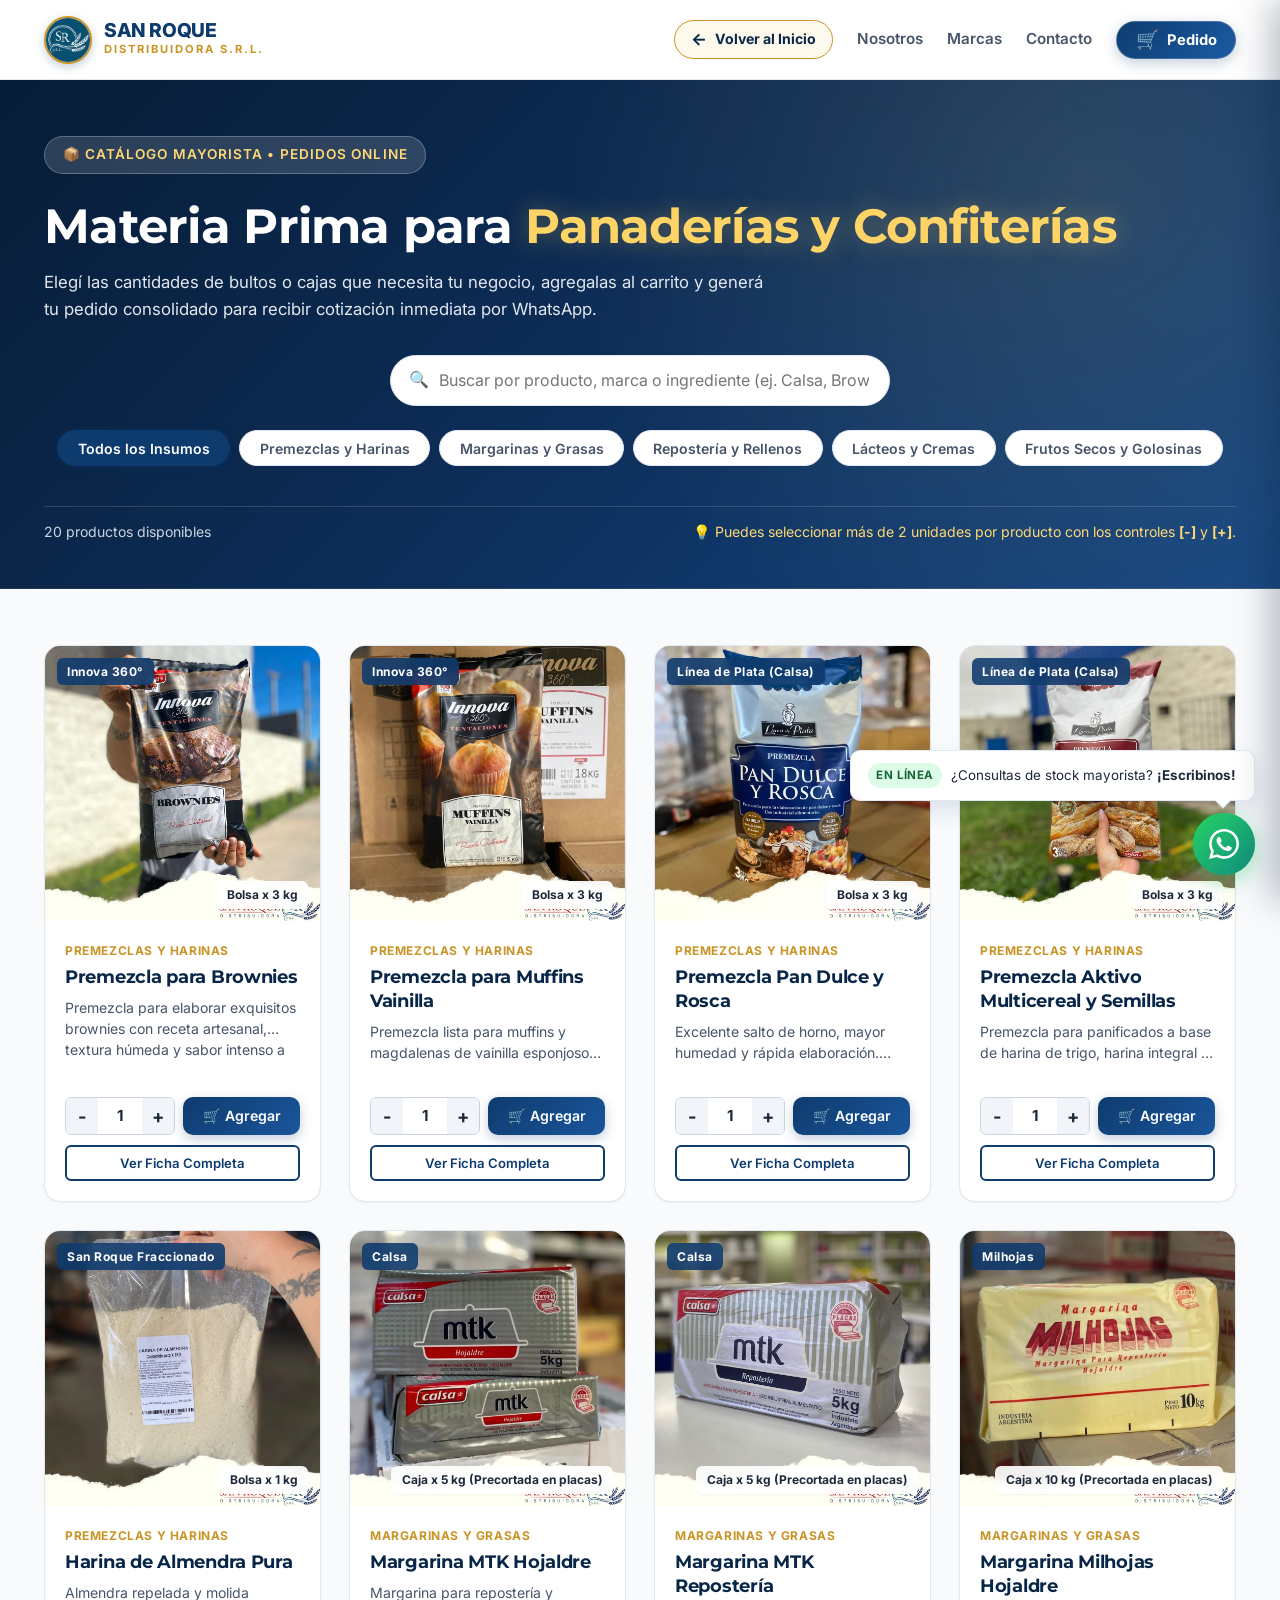
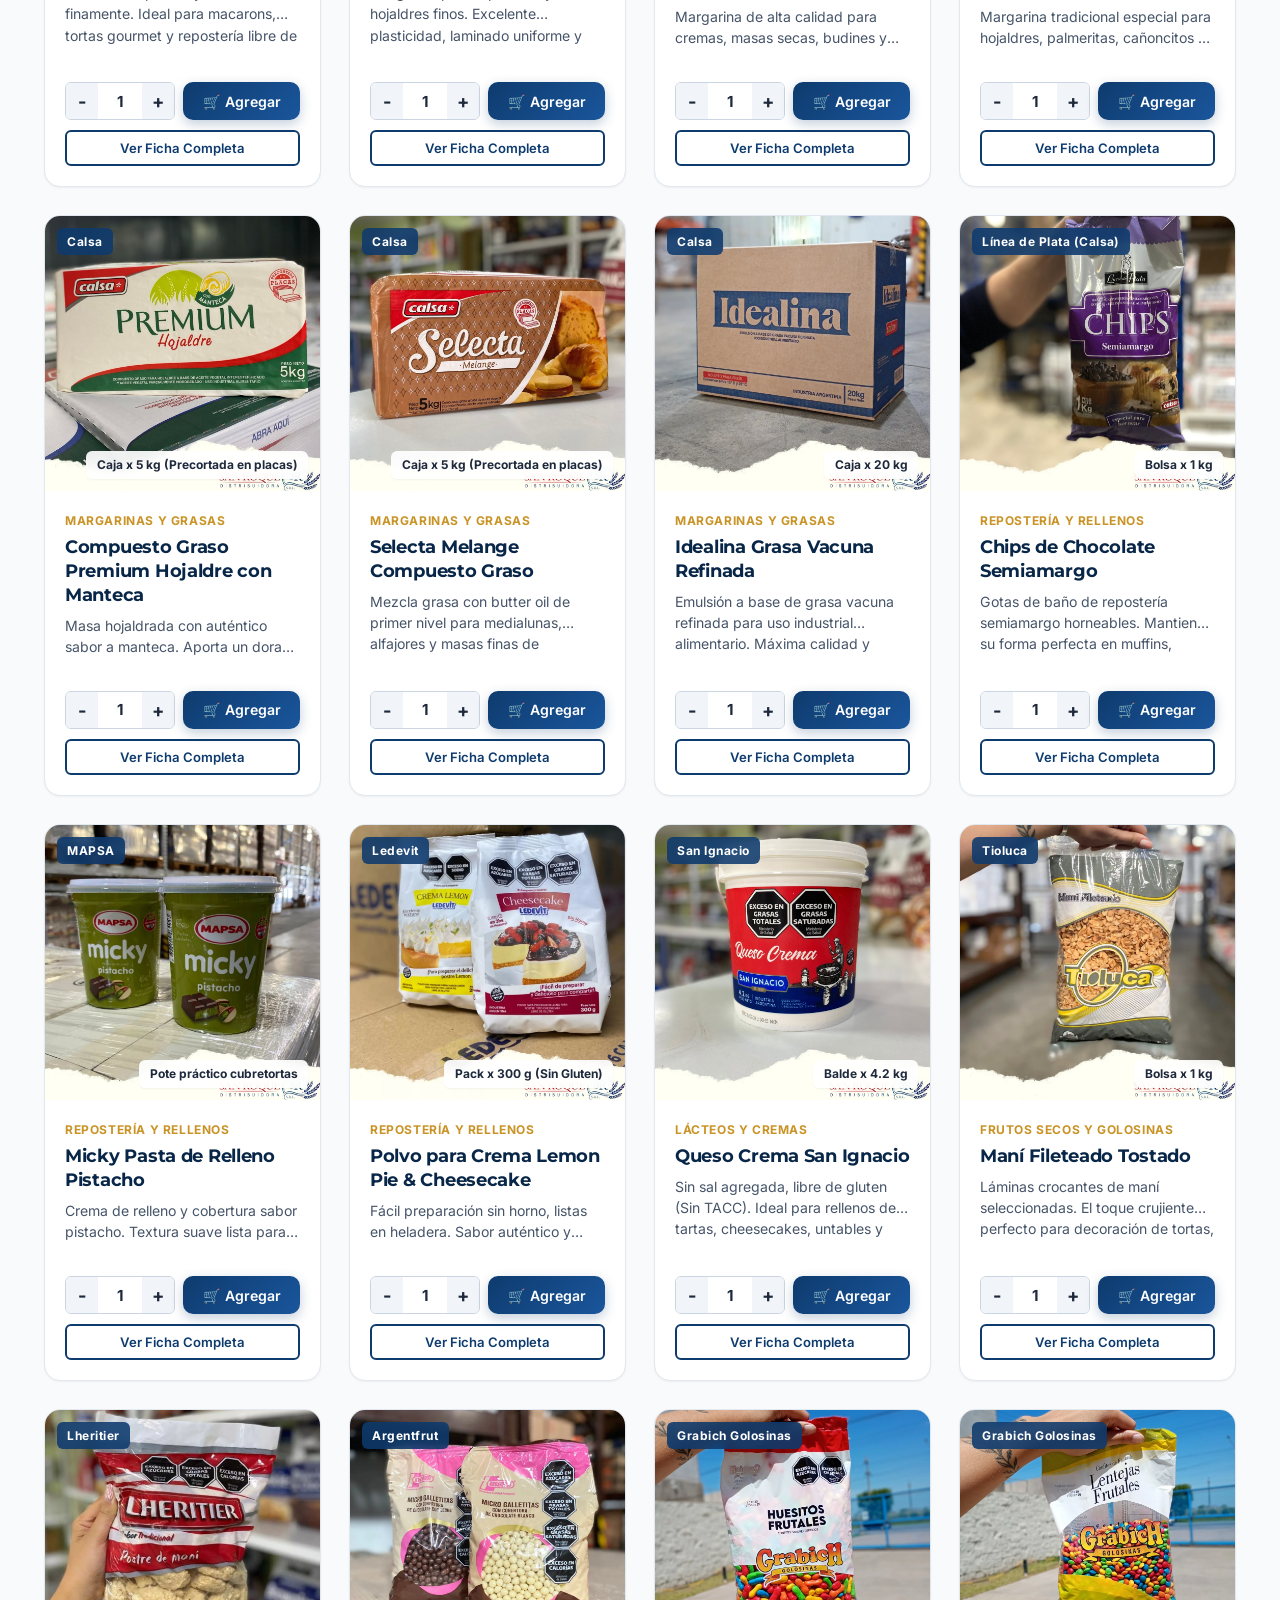
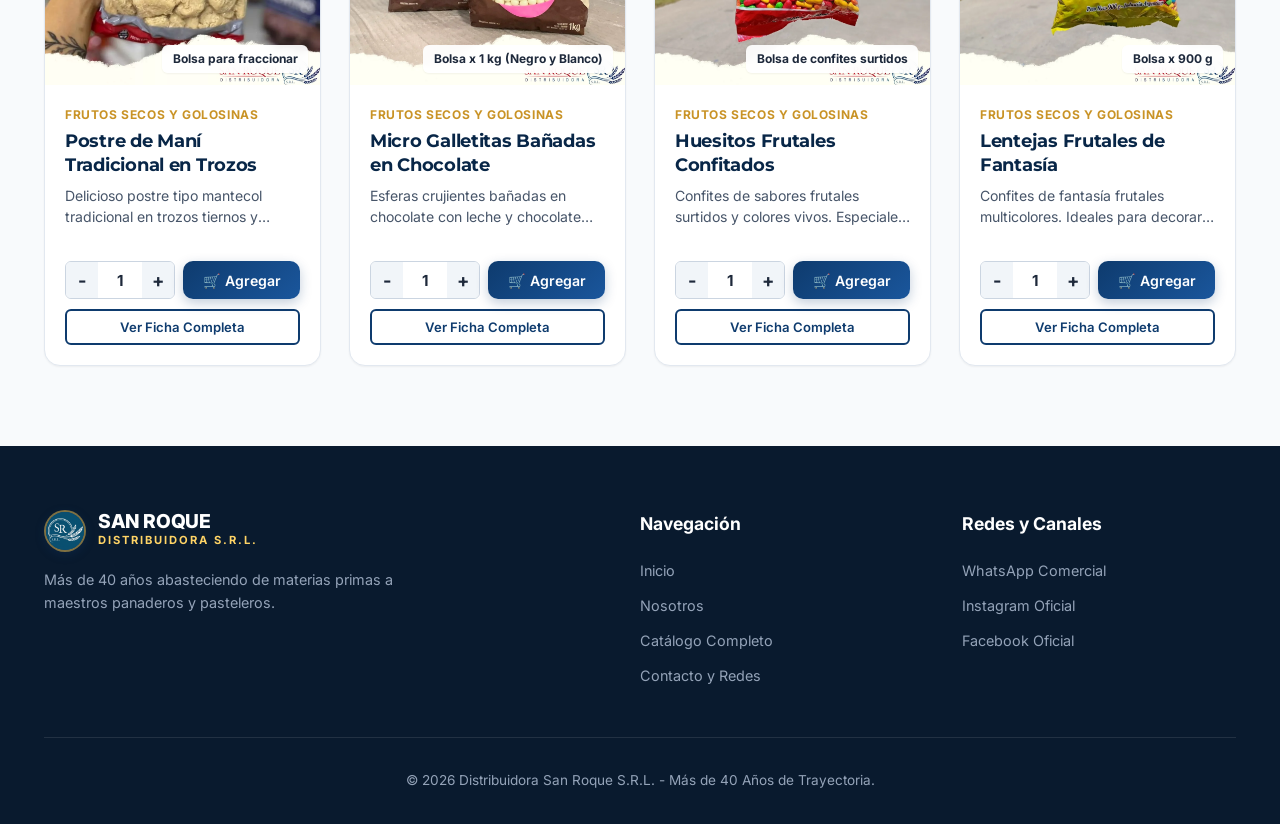
==== catalogo.html @ 1fc4676a "update" ====
<!DOCTYPE html>
<html lang="es">
<head>
  <meta charset="UTF-8">
  <meta name="viewport" content="width=device-width, initial-scale=1.0">
  <title>Catálogo Mayorista | Materia Prima para Panaderías y Confiterías | San Roque</title>
  <meta name="description" content="Catálogo completo de materias primas para panaderías y repostería. Agrega productos al carrito y haz tu pedido mayorista consolidado directamente por WhatsApp.">
  
  <!-- Google Fonts: Montserrat + Outfit + Inter -->
  <link rel="preconnect" href="https://fonts.googleapis.com">
  <link rel="preconnect" href="https://fonts.gstatic.com" crossorigin>
  <link href="https://fonts.googleapis.com/css2?family=Inter:wght@400;500;600;700&family=Montserrat:wght@600;700;800&family=Outfit:wght@600;700;800&display=swap" rel="stylesheet">
  
  <!-- Estilos CSS -->
  <link rel="stylesheet" href="css/style.css">
</head>
<body class="page-catalogo">

  <!-- Header Específico de Catálogo -->
  <header class="site-header site-header-catalogo">
    <div class="container header-container">
      <a href="index.html" class="brand-logo" aria-label="Distribuidora San Roque Volver al Inicio">
        <img src="imagenes de pagina/logo.jpg" alt="Distribuidora San Roque Logo" class="logo-img">
        <div class="logo-text">
          <span class="logo-title">SAN ROQUE</span>
          <span class="logo-subtitle">DISTRIBUIDORA S.R.L.</span>
        </div>
      </a>

      <!-- Acciones de Navegación del Catálogo -->
      <div class="catalogo-header-actions">
        <a href="index.html" class="btn-back-home" aria-label="Volver al Inicio">
          <span class="back-icon" aria-hidden="true">←</span>
          <span class="back-text-full">Volver al Inicio</span>
          <span class="back-text-short">Inicio</span>
        </a>

        <nav class="catalogo-nav-desktop" aria-label="Navegación secundaria">
          <a href="index.html#nosotros" class="nav-link">Nosotros</a>
          <a href="index.html#marcas" class="nav-link">Marcas</a>
          <a href="index.html#contacto" class="nav-link">Contacto</a>
        </nav>

        <!-- Botón de Carrito con Contador Dinámico -->
        <button class="btn-cart-toggle open-cart-btn" id="header-cart-btn" aria-label="Ver Carrito de Compras">
          <span class="cart-btn-icon">🛒</span>
          <span class="cart-btn-label">Pedido</span>
          <span class="cart-badge cart-badge-hidden" id="header-cart-badge">0</span>
        </button>
      </div>
    </div>
  </header>

  <!-- Main Catálogo Screen -->
  <main class="catalogo-main-content">
    <!-- Banner de Cabecera con Degradado Corporativo -->
    <section class="catalogo-hero">
      <div class="container">
        <div class="catalogo-hero-content">
          <div class="hero-pill">
            <span>📦 Catálogo Mayorista • Pedidos Online</span>
          </div>
          <h1 class="catalogo-hero-title">
            Materia Prima para <span>Panaderías y Confiterías</span>
          </h1>
          <p class="catalogo-hero-desc">
            Elegí las cantidades de bultos o cajas que necesita tu negocio, agregalas al carrito y generá tu pedido consolidado para recibir cotización inmediata por WhatsApp.
          </p>

          <!-- Barra de Búsqueda y Filtros -->
          <div class="catalog-controls catalogo-page-controls">
            <!-- Buscador -->
            <div class="search-box">
              <span class="search-icon">🔍</span>
              <input type="text" id="product-search" placeholder="Buscar por producto, marca o ingrediente (ej. Calsa, Brownies, Margarina)..." aria-label="Buscar producto">
            </div>

            <!-- Filtros de categoría -->
            <div class="filter-pills" role="tablist">
              <button class="filter-btn active" data-category="all">Todos los Insumos</button>
              <button class="filter-btn" data-category="premezclas">Premezclas y Harinas</button>
              <button class="filter-btn" data-category="margarinas">Margarinas y Grasas</button>
              <button class="filter-btn" data-category="reposteria">Repostería y Rellenos</button>
              <button class="filter-btn" data-category="lacteos">Lácteos y Cremas</button>
              <button class="filter-btn" data-category="golosinas">Frutos Secos y Golosinas</button>
            </div>

            <!-- Contador de disponibilidad -->
            <div class="catalogo-status-bar">
              <span id="total-products-count">Cargando insumos...</span>
              <span class="status-tip">💡 Puedes seleccionar más de 2 unidades por producto con los controles <strong>[-]</strong> y <strong>[+]</strong>.</span>
            </div>
          </div>
        </div>
      </div>
    </section>

    <!-- Grilla de Productos -->
    <section class="catalogo-products-section">
      <div class="container">
        <div class="products-grid" id="products-grid">
          <!-- Inyectado dinámicamente con catalogo.js -->
        </div>
      </div>
    </section>
  </main>

  <!-- Panel Lateral Desplegable: Carrito de Compras (Drawer) -->
  <div class="cart-overlay" id="cart-overlay"></div>
  
  <aside class="cart-drawer" id="cart-drawer" aria-label="Carrito de Pedidos" aria-hidden="true">
    <div class="cart-drawer-header">
      <div class="cart-header-title-box">
        <h3>🛒 Tu Pedido de Insumos</h3>
        <span class="cart-total-badge" id="cart-total-qty">0 bultos</span>
      </div>
      <button class="close-cart-btn" id="close-cart-btn" aria-label="Cerrar Carrito">✕</button>
    </div>

    <div class="cart-drawer-body">
      <!-- Estado cuando el carrito está vacío -->
      <div class="cart-drawer-empty" id="cart-drawer-empty">
        <div class="cart-empty-icon">🧺</div>
        <h4>Tu carrito de pedidos está vacío</h4>
        <p>Explora nuestras líneas de productos, selecciona las cantidades que necesitas y agrégalas aquí para armar tu pedido.</p>
      </div>

      <!-- Lista dinámica de productos agregados -->
      <div class="cart-items-list" id="cart-items-list">
        <!-- Renderizado dinámicamente con catalogo.js -->
      </div>
    </div>

    <!-- Pie del Carrito con Formulario de Datos y Botón de WhatsApp -->
    <div class="cart-drawer-footer" id="cart-drawer-footer" style="display: none;">
      <div class="cart-customer-info">
        <label class="cart-input-label" for="customer-name">Nombre o Razón Social</label>
        <input type="text" id="customer-name" class="cart-input" placeholder="Ej: Panadería La Espiga">
        
        <label class="cart-input-label" for="customer-notes" style="margin-top: 0.5rem;">Localidad o indicación (opcional)</label>
        <input type="text" id="customer-notes" class="cart-input" placeholder="Ej: Ramos Mejía, entregar por la mañana">
      </div>

      <button type="button" class="btn btn-whatsapp-order" id="btn-send-whatsapp-order">
        <span class="btn-wa-icon">📲</span>
        <span>Hacer Pedido por WhatsApp</span>
      </button>

      <div class="cart-footer-actions">
        <button type="button" class="btn-clear-cart" id="btn-clear-cart">
          Vaciar pedido
        </button>
      </div>
    </div>
  </aside>

  <!-- Botón Flotante de Carrito en Móviles / Tablets -->
  <button class="floating-cart-btn open-cart-btn" id="floating-cart-btn" aria-label="Ver pedido en carrito">
    <span class="floating-cart-icon">🛒</span>
    <span class="cart-badge floating-cart-badge cart-badge-hidden">0</span>
  </button>

  <!-- Botón Flotante de WhatsApp -->
  <div class="floating-whatsapp-wrapper" id="whatsapp-wrapper">
    <div class="whatsapp-tooltip" id="whatsapp-tooltip">
      <span class="tooltip-badge">En línea</span>
      <p>¿Consultas de stock mayorista? <strong>¡Escribinos!</strong></p>
    </div>
    <a href="https://wa.me/5491112345678?text=Hola%20Distribuidora%20San%20Roque%2C%20quisiera%20hacer%20una%20consulta%20mayorista" target="_blank" rel="noopener noreferrer" class="floating-whatsapp" aria-label="Contactar por WhatsApp">
      <span class="pulse-ring"></span>
      <span class="pulse-ring pulse-ring-delay"></span>
      <svg width="30" height="30" fill="currentColor" viewBox="0 0 24 24"><path d="M.057 24l1.687-6.163c-1.041-1.804-1.588-3.849-1.587-5.946.003-6.556 5.338-11.891 11.893-11.891 3.181.001 6.167 1.24 8.413 3.488 2.245 2.248 3.481 5.236 3.48 8.414-.003 6.557-5.338 11.892-11.893 11.892-1.99-.001-3.951-.5-5.688-1.448l-6.305 1.654zm6.597-3.807c1.676.995 3.276 1.591 5.392 1.592 5.448 0 9.886-4.434 9.889-9.885.002-5.462-4.415-9.89-9.881-9.892-5.452 0-9.887 4.434-9.889 9.884-.001 2.225.651 3.891 1.746 5.634l-.999 3.648 3.742-.981zm11.387-5.464c-.074-.124-.272-.198-.57-.347-.297-.149-1.758-.868-2.031-.967-.272-.099-.47-.149-.669.149-.198.297-.768.967-.941 1.165-.173.198-.347.223-.644.074-.297-.149-1.255-.462-2.39-1.475-.883-.788-1.48-1.761-1.653-2.059-.173-.297-.018-.458.13-.606.134-.133.297-.347.446-.521.151-.172.2-.296.3-.495.099-.198.05-.372-.025-.521-.075-.148-.669-1.611-.916-2.206-.242-.579-.487-.501-.669-.51l-.57-.01c-.198 0-.52.074-.792.372s-1.04 1.016-1.04 2.479 1.065 2.876 1.213 3.074c.149.198 2.095 3.2 5.076 4.487.709.306 1.263.489 1.694.626.712.226 1.36.194 1.872.118.571-.085 1.758-.719 2.006-1.413.248-.695.248-1.29.173-1.414z"/></svg>
    </a>
  </div>

  <!-- Modal Detalle de Producto con Selector de Cantidad -->
  <div class="modal-overlay" id="product-modal" aria-hidden="true">
    <div class="modal-content" role="dialog" aria-modal="true">
      <button class="modal-close-btn" id="modal-close-btn" aria-label="Cerrar modal">&times;</button>
      <div class="modal-grid">
        <div class="modal-image-wrapper">
          <img id="modal-image" src="" alt="Producto">
        </div>
        <div class="modal-details">
          <span class="modal-brand" id="modal-brand">Marca</span>
          <h3 class="modal-title" id="modal-title">Título del Producto</h3>
          
          <div class="modal-meta-box">
            <div class="modal-meta-row">
              <strong>Categoría:</strong>
              <span id="modal-category">-</span>
            </div>
            <div class="modal-meta-row" style="margin-top: 0.35rem;">
              <strong>Presentación:</strong>
              <span id="modal-presentation">-</span>
            </div>
          </div>

          <p class="modal-desc" id="modal-description"></p>

          <!-- Cantidad y Agregar al Carrito dentro del Modal -->
          <div class="modal-order-box">
            <label style="font-size: 0.88rem; font-weight: 600; color: var(--text-primary); margin-bottom: 0.4rem; display: block;">
              Cantidad de bultos a solicitar:
            </label>
            <div style="display: flex; gap: 0.75rem; align-items: center; margin-bottom: 0.85rem;">
              <div class="qty-selector" style="flex: 0 0 130px;">
                <button type="button" class="qty-btn" id="modal-qty-minus">-</button>
                <input type="number" class="qty-input" id="modal-qty-input" value="1" min="1" max="999">
                <button type="button" class="qty-btn" id="modal-qty-plus">+</button>
              </div>
              <button class="btn btn-primary" id="modal-add-to-cart-btn" style="flex: 1;">
                🛒 Agregar al Carrito
              </button>
            </div>
          </div>

          <div style="margin-top: 0.5rem;">
            <a href="#" id="modal-whatsapp-btn" target="_blank" rel="noopener noreferrer" class="btn btn-whatsapp" style="width: 100%;">
              Consultar por este producto en WhatsApp
            </a>
          </div>
        </div>
      </div>
    </div>
  </div>

  <!-- Footer -->
  <footer class="site-footer">
    <div class="container">
      <div class="footer-grid">
        <div class="footer-brand">
          <div class="brand-logo" style="margin-bottom: 1rem;">
            <img src="imagenes de pagina/logo.jpg" alt="Distribuidora San Roque Logo" class="logo-img logo-img-footer">
            <div class="logo-text">
              <span class="logo-title" style="color: #fff;">SAN ROQUE</span>
              <span class="logo-subtitle" style="color: #ffd466;">DISTRIBUIDORA S.R.L.</span>
            </div>
          </div>
          <p>
            Más de 40 años abasteciendo de materias primas a maestros panaderos y pasteleros.
          </p>
        </div>
        <div class="footer-col">
          <h5>Navegación</h5>
          <ul class="footer-links">
            <li><a href="index.html#inicio">Inicio</a></li>
            <li><a href="index.html#nosotros">Nosotros</a></li>
            <li><a href="catalogo.html">Catálogo Completo</a></li>
            <li><a href="index.html#contacto">Contacto y Redes</a></li>
          </ul>
        </div>
        <div class="footer-col">
          <h5>Redes y Canales</h5>
          <ul class="footer-links">
            <li><a href="https://wa.me/5491112345678" target="_blank" rel="noopener noreferrer">WhatsApp Comercial</a></li>
            <li><a href="https://www.instagram.com/distribuidorasanroquesrl/" target="_blank" rel="noopener noreferrer">Instagram Oficial</a></li>
            <li><a href="https://www.facebook.com/DISTSANROQUESRL/?locale=es_LA" target="_blank" rel="noopener noreferrer">Facebook Oficial</a></li>
          </ul>
        </div>
      </div>
      <div class="footer-bottom">
        <p>&copy; 2026 Distribuidora San Roque S.R.L. - Más de 40 Años de Trayectoria.</p>
      </div>
    </div>
  </footer>

  <!-- Barra de Navegación Inferior Móvil para Catálogo -->
  <nav class="mobile-bottom-nav" id="mobile-bottom-nav" aria-label="Navegación Móvil">
    <a href="index.html" class="mobile-nav-item">
      <span class="mobile-nav-icon">🏠</span>
      <span class="mobile-nav-label">Inicio</span>
    </a>
    <a href="catalogo.html" class="mobile-nav-item active">
      <span class="mobile-nav-icon">📦</span>
      <span class="mobile-nav-label">Catálogo</span>
    </a>
    <a href="javascript:void(0)" class="mobile-nav-item open-cart-btn">
      <span class="mobile-nav-icon">🛒</span>
      <span class="mobile-nav-label">Mi Pedido</span>
    </a>
    <a href="index.html#contacto" class="mobile-nav-item">
      <span class="mobile-nav-icon">📍</span>
      <span class="mobile-nav-label">Contacto</span>
    </a>
    <a href="https://wa.me/5491112345678?text=Hola%20Distribuidora%20San%20Roque%2C%20quisiera%20hacer%20un%20pedido" target="_blank" rel="noopener noreferrer" class="mobile-nav-item mobile-nav-wa">
      <span class="mobile-nav-icon">💬</span>
      <span class="mobile-nav-label">Pedir</span>
    </a>
  </nav>

  <!-- Contenedor para Notificaciones Toast Dinámicas -->
  <div class="toast-container" id="toast-container" aria-live="polite"></div>

  <!-- Scripts -->
  <script src="js/products-data.js"></script>
  <script src="js/cart.js"></script>
  <script src="js/catalogo.js"></script>
</body>
</html>
---- css/style.css ----
/* ==========================================================================
   Distribuidora San Roque S.R.L. - Estilos Globales y Sistema de Diseño
   ========================================================================== */

:root {
  /* Paleta Corporativa - Artisanal Supply Framework (Stitch) */
  --color-primary: #0e3b6e;
  --color-primary-dark: #082647;
  --color-primary-light: #1a569c;
  --color-secondary: #c99326;
  --color-secondary-hover: #b07d1a;
  --color-secondary-light: #e5b04b;
  --color-secondary-subtle: #fef9ed;
  --color-accent: #25d366;
  /* WhatsApp */
  --color-accent-hover: #1eb954;

  /* Neutros y Superficies */
  --bg-main: #f8fafc;
  --bg-surface: #ffffff;
  --bg-surface-alt: #f1f5f9;
  --bg-dark: #091a2e;
  --text-primary: #1e293b;
  --text-secondary: #475569;
  --text-muted: #64748b;
  --text-light: #f8fafc;
  --border-color: #e2e8f0;
  --border-focus: #94a3b8;

  /* Sombras y Elevaciones Industriales Tonal */
  --shadow-sm: 0 1px 2px 0 rgb(0 0 0 / 0.05);
  --shadow-md: 0 4px 12px rgba(14, 59, 110, 0.08);
  --shadow-lg: 0 10px 20px -3px rgba(14, 59, 110, 0.12);
  --shadow-xl: 0 20px 30px -5px rgba(14, 59, 110, 0.16);
  --shadow-glow: 0 0 20px rgba(201, 147, 38, 0.35);

  /* Bordes */
  --radius-sm: 6px;
  --radius-md: 10px;
  --radius-lg: 16px;
  --radius-full: 9999px;

  /* Transiciones y Curvas de Animación Suaves y Pausadas (Stitch Artisanal) */
  --transition-fast: 0.35s cubic-bezier(0.16, 1, 0.3, 1);
  --transition-normal: 0.65s cubic-bezier(0.16, 1, 0.3, 1);
  --transition-spring: 0.95s cubic-bezier(0.34, 1.56, 0.64, 1);
  --transition-slow: 1.4s cubic-bezier(0.16, 1, 0.3, 1);

  /* Layout */
  --max-width: 1240px;
  --header-height: 80px;
}

/* Reset básico */
*,
*::before,
*::after {
  box-sizing: border-box;
  margin: 0;
  padding: 0;
}

html {
  scroll-behavior: smooth;
  font-family: 'Inter', system-ui, -apple-system, sans-serif;
  color: var(--text-primary);
  background-color: var(--bg-main);
  line-height: 1.6;
}

body {
  overflow-x: hidden;
  display: flex;
  flex-direction: column;
  min-height: 100vh;
}

img {
  max-width: 100%;
  height: auto;
  display: block;
}

a {
  color: inherit;
  text-decoration: none;
}

button,
input,
textarea,
select {
  font-family: inherit;
  font-size: inherit;
}

.container {
  width: 100%;
  max-width: var(--max-width);
  margin-left: auto;
  margin-right: auto;
  padding-left: 1.5rem;
  padding-right: 1.5rem;
}

/* Tipografía de títulos - Stitch Artisanal Supply Framework */
h1,
h2,
h3,
h4,
.font-heading {
  font-family: 'Montserrat', 'Outfit', sans-serif;
  font-weight: 700;
  line-height: 1.25;
  color: var(--color-primary-dark);
  letter-spacing: -0.015em;
}

/* ==========================================================================
   Header y Barra de Navegación
   ========================================================================== */
.site-header {
  position: sticky;
  top: 0;
  left: 0;
  right: 0;
  height: var(--header-height);
  background: rgba(255, 255, 255, 0.94);
  backdrop-filter: blur(12px);
  -webkit-backdrop-filter: blur(12px);
  border-bottom: 1px solid var(--border-color);
  z-index: 1000;
  transition: box-shadow var(--transition-normal);
}

.site-header.scrolled {
  box-shadow: var(--shadow-md);
}

.header-container {
  display: flex;
  align-items: center;
  justify-content: space-between;
  height: 100%;
}

.brand-logo {
  display: flex;
  align-items: center;
  gap: 0.75rem;
}

.logo-badge {
  width: 46px;
  height: 46px;
  border-radius: 50%;
  background: linear-gradient(135deg, var(--color-primary), var(--color-primary-dark));
  color: #fff;
  display: flex;
  align-items: center;
  justify-content: center;
  font-family: 'Outfit', sans-serif;
  font-weight: 800;
  font-size: 1.25rem;
  box-shadow: 0 3px 8px rgba(14, 59, 110, 0.35);
  border: 2px solid var(--color-secondary);
}

.logo-img {
  width: 48px;
  height: 48px;
  border-radius: 50%;
  object-fit: cover;
  box-shadow: 0 3px 10px rgba(14, 59, 110, 0.25);
  border: 2px solid var(--color-secondary);
  transition: transform 0.45s ease, box-shadow 0.45s ease;
  flex-shrink: 0;
  background-color: #0e3b6e;
}

.brand-logo:hover .logo-img {
  transform: scale(1.06) rotate(-2deg);
  box-shadow: 0 6px 16px rgba(14, 59, 110, 0.35);
}

.logo-img-footer {
  width: 42px;
  height: 42px;
  border-color: rgba(201, 147, 38, 0.6);
}

.logo-text {
  display: flex;
  flex-direction: column;
}

.logo-title {
  font-size: 1.2rem;
  font-weight: 800;
  letter-spacing: -0.02em;
  color: var(--color-primary);
  line-height: 1.1;
}

.logo-subtitle {
  font-size: 0.7rem;
  text-transform: uppercase;
  letter-spacing: 0.18em;
  color: var(--color-secondary);
  font-weight: 700;
}

.nav-menu {
  display: flex;
  align-items: center;
  gap: 1.75rem;
  list-style: none;
}

.nav-link {
  font-size: 0.95rem;
  font-weight: 600;
  color: var(--text-secondary);
  transition: color var(--transition-fast);
  position: relative;
  padding: 0.5rem 0;
}

.nav-link:hover,
.nav-link.active {
  color: var(--color-primary);
}

.nav-link::after {
  content: '';
  position: absolute;
  bottom: 0;
  left: 0;
  width: 0;
  height: 2px;
  background-color: var(--color-secondary);
  transition: width var(--transition-fast);
}

.nav-link:hover::after,
.nav-link.active::after {
  width: 100%;
}

.header-cta {
  display: flex;
  align-items: center;
  gap: 0.75rem;
}

.mobile-menu-toggle {
  display: none;
  background: transparent;
  border: none;
  font-size: 1.5rem;
  color: var(--color-primary);
  cursor: pointer;
  padding: 0.5rem;
}

/* ==========================================================================
   Botones Globales
   ========================================================================== */
.btn {
  display: inline-flex;
  align-items: center;
  justify-content: center;
  gap: 0.5rem;
  padding: 0.75rem 1.5rem;
  border-radius: var(--radius-md);
  font-weight: 600;
  font-size: 0.95rem;
  cursor: pointer;
  border: none;
  transition: all var(--transition-fast);
  text-align: center;
}

.btn-primary {
  background: linear-gradient(135deg, var(--color-primary), var(--color-primary-light));
  color: #ffffff;
  box-shadow: 0 4px 12px rgba(14, 59, 110, 0.25);
}

.btn-primary:hover {
  background: linear-gradient(135deg, var(--color-primary-dark), var(--color-primary));
  box-shadow: 0 6px 16px rgba(14, 59, 110, 0.35);
  transform: translateY(-2px);
}

.btn-secondary {
  background: var(--color-secondary);
  color: #fff;
  box-shadow: 0 4px 12px rgba(201, 147, 38, 0.25);
}

.btn-secondary:hover {
  background: var(--color-secondary-hover);
  transform: translateY(-2px);
}

.btn-outline {
  background: transparent;
  border: 2px solid var(--color-primary);
  color: var(--color-primary);
}

.btn-outline:hover {
  background: var(--color-primary);
  color: #ffffff;
}

.btn-whatsapp {
  background-color: var(--color-accent);
  color: #ffffff;
  box-shadow: 0 4px 12px rgba(37, 211, 102, 0.3);
}

.btn-whatsapp:hover {
  background-color: var(--color-accent-hover);
  transform: translateY(-2px);
}

.btn-sm {
  padding: 0.5rem 1rem;
  font-size: 0.85rem;
  border-radius: var(--radius-sm);
}

/* ==========================================================================
   Hero Section
   ========================================================================== */
/* Grain overlay texture (Stitch Artisanal Supply Framework) */
.grain-overlay {
  position: absolute;
  top: 0;
  left: 0;
  width: 100%;
  height: 100%;
  pointer-events: none;
  background-image: url('data:image/svg+xml,%3Csvg viewBox="0 0 200 200" xmlns="http://www.w3.org/2000/svg"%3E%3Cfilter id="noiseFilter"%3E%3CfeTurbulence type="fractalNoise" baseFrequency="0.65" numOctaves="3" stitchTiles="stitch"/%3E%3C/filter%3E%3Crect width="100%25" height="100%25" filter="url(%23noiseFilter)"/%3E%3C/svg%3E');
  opacity: 0.04;
  z-index: 1;
}

.hero {
  position: relative;
  min-height: calc(100vh - var(--header-height));
  display: flex;
  align-items: center;
  background: linear-gradient(135deg, rgba(8, 38, 71, 0.92) 0%, rgba(14, 59, 110, 0.85) 100%),
    url('../imagenes de pagina/imagen de local.jpg') center/cover no-repeat;
  color: #ffffff;
  padding: 5rem 0;
  overflow: hidden;
}

.hero-content {
  max-width: 780px;
  position: relative;
  z-index: 2;
}

.hero-pill {
  display: inline-flex;
  align-items: center;
  gap: 0.5rem;
  background: rgba(255, 255, 255, 0.15);
  backdrop-filter: blur(8px);
  border: 1px solid rgba(255, 255, 255, 0.25);
  padding: 0.45rem 1.1rem;
  border-radius: var(--radius-full);
  font-size: 0.85rem;
  font-weight: 600;
  text-transform: uppercase;
  letter-spacing: 0.08em;
  color: #ffd875;
  margin-bottom: 1.5rem;
  animation: heroSlideUp 1.4s cubic-bezier(0.16, 1, 0.3, 1) backwards, pillGlow 5.5s ease-in-out infinite 1.4s;
}

.hero-title {
  font-size: clamp(2.3rem, 5vw, 3.8rem);
  color: #ffffff;
  margin-bottom: 1.25rem;
  line-height: 1.15;
  animation: heroSlideUp 1.4s cubic-bezier(0.16, 1, 0.3, 1) 0.25s backwards;
}

.hero-title span {
  color: #ffd466;
  text-shadow: 0 0 30px rgba(255, 212, 102, 0.4);
}

.hero-desc {
  font-size: clamp(1.05rem, 2vw, 1.25rem);
  color: #e2e8f0;
  margin-bottom: 2.25rem;
  line-height: 1.6;
  animation: heroSlideUp 1.4s cubic-bezier(0.16, 1, 0.3, 1) 0.5s backwards;
}

.hero-buttons {
  display: flex;
  flex-wrap: wrap;
  gap: 1rem;
  margin-bottom: 3.5rem;
  animation: heroSlideUp 1.4s cubic-bezier(0.16, 1, 0.3, 1) 0.75s backwards;
}

.hero-features {
  display: grid;
  grid-template-columns: repeat(auto-fit, minmax(180px, 1fr));
  gap: 1.5rem;
  border-top: 1px solid rgba(255, 255, 255, 0.2);
  padding-top: 2rem;
  animation: heroSlideUp 1.4s cubic-bezier(0.16, 1, 0.3, 1) 1s backwards;
}

.hero-feature-item {
  display: flex;
  flex-direction: column;
}

.hero-feature-num {
  font-family: 'Outfit', sans-serif;
  font-size: 1.8rem;
  font-weight: 800;
  color: #ffd466;
  transition: transform var(--transition-fast);
}

.hero-feature-item:hover .hero-feature-num {
  transform: scale(1.08);
}

.hero-feature-text {
  font-size: 0.9rem;
  color: #cbd5e1;
}

/* ==========================================================================
   Secciones Generales
   ========================================================================== */
section {
  padding: 5rem 0;
}

.section-header {
  text-align: center;
  max-width: 680px;
  margin: 0 auto 3.5rem;
}

.section-pill {
  display: inline-block;
  color: var(--color-secondary);
  font-size: 0.85rem;
  font-weight: 700;
  text-transform: uppercase;
  letter-spacing: 0.15em;
  margin-bottom: 0.75rem;
}

.section-title {
  font-size: clamp(1.8rem, 3.5vw, 2.6rem);
  margin-bottom: 1rem;
}

.section-subtitle {
  color: var(--text-secondary);
  font-size: 1.05rem;
}

/* ==========================================================================
   Sección Nosotros (Con Degradado Cálido Artesanal)
   ========================================================================== */
.about-section {
  background: linear-gradient(180deg, #fdfbf7 0%, #f6efe2 50%, #fcfaf5 100%);
  position: relative;
  border-bottom: 1px solid rgba(201, 147, 38, 0.18);
}

.about-grid {
  display: grid;
  grid-template-columns: 1fr 1fr;
  gap: 3.5rem;
  align-items: center;
}

.about-images-wrapper {
  position: relative;
}

.about-img-main {
  width: 100%;
  border-radius: var(--radius-lg);
  box-shadow: var(--shadow-xl);
  object-fit: cover;
  aspect-ratio: 4/3;
}

.about-floating-card {
  position: absolute;
  bottom: -25px;
  right: -25px;
  background: var(--bg-surface);
  padding: 1.5rem;
  border-radius: var(--radius-md);
  box-shadow: var(--shadow-xl);
  border: 1px solid var(--border-color);
  max-width: 240px;
  animation: floatCard 7s ease-in-out infinite;
}

.about-floating-card strong {
  display: block;
  font-size: 1.6rem;
  color: var(--color-primary);
  font-family: 'Outfit', sans-serif;
}

.about-floating-card span {
  font-size: 0.85rem;
  color: var(--text-secondary);
}

.about-text h3 {
  font-size: 1.8rem;
  margin-bottom: 1.25rem;
}

.about-text p {
  color: var(--text-secondary);
  margin-bottom: 1.25rem;
}

.about-points {
  list-style: none;
  margin-top: 1.75rem;
  display: flex;
  flex-direction: column;
  gap: 0.9rem;
}

.about-points li {
  display: flex;
  align-items: center;
  gap: 0.75rem;
  font-weight: 600;
  color: var(--color-primary-dark);
}

.about-points li span.icon {
  display: flex;
  align-items: center;
  justify-content: center;
  width: 26px;
  height: 26px;
  border-radius: 50%;
  background-color: #e0f2fe;
  color: var(--color-primary);
  font-size: 0.85rem;
}

/* ==========================================================================
   Sección Vista Previa Catálogo en Inicio (Degradado Azul Profundo & Glassmorphism)
   ========================================================================== */
.catalog-preview-section {
  background: radial-gradient(circle at 10% 20%, rgba(255, 212, 102, 0.08) 0%, transparent 40%),
              radial-gradient(circle at 90% 80%, rgba(37, 211, 102, 0.06) 0%, transparent 40%),
              linear-gradient(135deg, #071e3d 0%, #0d3463 50%, #154c8e 100%);
  color: #ffffff;
  position: relative;
  overflow: hidden;
  border-bottom: 1px solid rgba(255, 255, 255, 0.1);
}

.catalog-preview-section .section-title {
  color: #ffffff;
}

.catalog-preview-section .section-subtitle {
  color: #cbd5e1;
}

.catalog-preview-section .section-pill {
  color: #ffd466;
  background: rgba(255, 212, 102, 0.12);
  border: 1px solid rgba(255, 212, 102, 0.35);
  padding: 0.4rem 1rem;
  border-radius: var(--radius-full);
}

.catalog-preview-grid {
  display: grid;
  grid-template-columns: repeat(auto-fit, minmax(280px, 1fr));
  gap: 1.75rem;
  margin-bottom: 3rem;
}

.category-card-preview {
  background: rgba(255, 255, 255, 0.07);
  backdrop-filter: blur(12px);
  -webkit-backdrop-filter: blur(12px);
  border: 1px solid rgba(255, 255, 255, 0.15);
  border-radius: var(--radius-lg);
  padding: 2.25rem 1.75rem;
  display: flex;
  flex-direction: column;
  transition: transform 0.4s cubic-bezier(0.16, 1, 0.3, 1), background 0.4s ease, border-color 0.4s ease, box-shadow 0.4s ease;
}

.category-card-preview:hover {
  transform: translateY(-8px);
  background: rgba(255, 255, 255, 0.14);
  border-color: rgba(255, 212, 102, 0.5);
  box-shadow: 0 15px 30px rgba(0, 0, 0, 0.25);
}

.category-card-icon {
  font-size: 2.5rem;
  margin-bottom: 1rem;
}

.category-card-preview h3 {
  font-size: 1.3rem;
  color: #ffffff;
  margin-bottom: 0.6rem;
  font-family: 'Outfit', sans-serif;
}

.category-card-preview p {
  font-size: 0.95rem;
  color: #cbd5e1;
  line-height: 1.55;
  margin-bottom: 1.5rem;
}

.category-preview-link {
  margin-top: auto;
  font-weight: 700;
  font-size: 0.92rem;
  color: #ffd466;
  text-decoration: none;
  display: inline-flex;
  align-items: center;
  gap: 0.4rem;
  transition: transform 0.2s ease, color 0.2s ease;
}

.category-card-preview:hover .category-preview-link {
  color: #ffffff;
  transform: translateX(6px);
}

.cta-preview-card {
  background: linear-gradient(135deg, rgba(201, 147, 38, 0.3) 0%, rgba(14, 59, 110, 0.4) 100%);
  border: 1px solid rgba(255, 212, 102, 0.45);
}

.preview-banner-box {
  background: linear-gradient(135deg, rgba(255, 255, 255, 0.12) 0%, rgba(255, 255, 255, 0.05) 100%);
  border: 1px solid rgba(255, 255, 255, 0.25);
  border-radius: var(--radius-xl);
  padding: 2.5rem;
  display: flex;
  align-items: center;
  justify-content: space-between;
  gap: 2rem;
  flex-wrap: wrap;
  box-shadow: 0 10px 30px rgba(0, 0, 0, 0.2);
}

.preview-banner-text h3 {
  font-size: 1.6rem;
  color: #ffffff;
  margin-bottom: 0.5rem;
  font-family: 'Outfit', sans-serif;
}

.preview-banner-text p {
  color: #cbd5e1;
  font-size: 1rem;
  max-width: 620px;
  line-height: 1.55;
}

/* ==========================================================================
   Catálogo de Productos
   ========================================================================== */
.catalog-section {
  background-color: var(--bg-surface-alt);
}

.catalog-controls {
  display: flex;
  flex-direction: column;
  gap: 1.5rem;
  margin-bottom: 2.5rem;
}

.search-box {
  position: relative;
  max-width: 500px;
  margin: 0 auto;
  width: 100%;
}

.search-box input {
  width: 100%;
  padding: 0.9rem 1.25rem 0.9rem 3rem;
  border-radius: var(--radius-full);
  border: 1px solid var(--border-color);
  background: var(--bg-surface);
  box-shadow: var(--shadow-sm);
  outline: none;
  transition: all var(--transition-fast);
}

.search-box input:focus {
  border-color: var(--color-primary);
  box-shadow: 0 0 0 3px rgba(14, 59, 110, 0.15);
}

.search-icon {
  position: absolute;
  left: 1.2rem;
  top: 50%;
  transform: translateY(-50%);
  color: var(--text-muted);
}

.filter-pills {
  display: flex;
  flex-wrap: wrap;
  justify-content: center;
  gap: 0.6rem;
}

.filter-btn {
  padding: 0.55rem 1.2rem;
  border-radius: var(--radius-full);
  border: 1px solid var(--border-color);
  background: var(--bg-surface);
  color: var(--text-secondary);
  font-weight: 600;
  font-size: 0.88rem;
  cursor: pointer;
  transition: all var(--transition-fast);
}

.filter-btn:hover {
  border-color: var(--color-primary-light);
  color: var(--color-primary);
}

.filter-btn.active {
  background: var(--color-primary);
  color: #ffffff;
  border-color: var(--color-primary);
  box-shadow: 0 2px 8px rgba(14, 59, 110, 0.25);
}

/* Grilla de Productos */
.products-grid {
  display: grid;
  grid-template-columns: repeat(auto-fill, minmax(270px, 1fr));
  gap: 1.75rem;
}

.product-card {
  background: var(--bg-surface);
  border-radius: var(--radius-lg);
  border: 1px solid var(--border-color);
  overflow: hidden;
  display: flex;
  flex-direction: column;
  box-shadow: var(--shadow-sm);
  transition: transform 0.35s cubic-bezier(0.16, 1, 0.3, 1), box-shadow 0.35s cubic-bezier(0.16, 1, 0.3, 1), border-color 0.3s ease;
  position: relative;
}

.product-card:hover {
  transform: translateY(-8px);
  box-shadow: 0 16px 32px -4px rgba(14, 59, 110, 0.14), 0 4px 12px rgba(14, 59, 110, 0.06);
  border-color: rgba(201, 147, 38, 0.45);
}

.product-image-container {
  position: relative;
  aspect-ratio: 1/1;
  background-color: #ffffff;
  overflow: hidden;
  cursor: pointer;
}

.product-image-container::after {
  content: '';
  position: absolute;
  top: 0;
  left: -120%;
  width: 60%;
  height: 100%;
  background: linear-gradient(90deg, transparent, rgba(255, 255, 255, 0.45), transparent);
  transform: skewX(-25deg);
  pointer-events: none;
}

.product-card:hover .product-image-container::after {
  animation: lightSweep 1.2s ease forwards;
}

.product-image {
  width: 100%;
  height: 100%;
  object-fit: cover;
  transition: transform 0.7s cubic-bezier(0.16, 1, 0.3, 1);
}

.product-card:hover .product-image {
  transform: scale(1.07);
}

.product-badge-brand {
  position: absolute;
  top: 12px;
  left: 12px;
  background: rgba(14, 59, 110, 0.88);
  backdrop-filter: blur(4px);
  color: #fff;
  padding: 0.25rem 0.65rem;
  border-radius: var(--radius-sm);
  font-size: 0.75rem;
  font-weight: 700;
  letter-spacing: 0.04em;
  z-index: 2;
}

.product-badge-presentation {
  position: absolute;
  bottom: 12px;
  right: 12px;
  background: rgba(255, 255, 255, 0.92);
  backdrop-filter: blur(4px);
  color: var(--text-primary);
  padding: 0.25rem 0.65rem;
  border-radius: var(--radius-sm);
  font-size: 0.75rem;
  font-weight: 700;
  box-shadow: var(--shadow-sm);
  z-index: 2;
}

.product-body {
  padding: 1.25rem;
  display: flex;
  flex-direction: column;
  flex-grow: 1;
}

.product-category-tag {
  font-size: 0.75rem;
  text-transform: uppercase;
  letter-spacing: 0.05em;
  color: var(--color-secondary);
  font-weight: 700;
  margin-bottom: 0.35rem;
}

.product-title {
  font-size: 1.15rem;
  font-weight: 700;
  color: var(--color-primary-dark);
  margin-bottom: 0.5rem;
  cursor: pointer;
  transition: color var(--transition-fast);
  line-height: 1.3;
}

.product-title:hover {
  color: var(--color-primary-light);
}

.product-description {
  font-size: 0.88rem;
  color: var(--text-secondary);
  line-height: 1.5;
  margin-bottom: 1.25rem;
  flex-grow: 1;
  display: -webkit-box;
  -webkit-line-clamp: 2;
  line-clamp: 2;
  -webkit-box-orient: vertical;
  overflow: hidden;
}

.product-actions {
  display: flex;
  gap: 0.5rem;
  margin-top: auto;
}

.no-products-found {
  grid-column: 1 / -1;
  text-align: center;
  padding: 4rem 1rem;
  color: var(--text-muted);
}

.no-products-found h3 {
  color: var(--text-secondary);
  margin-bottom: 0.5rem;
}

/* ==========================================================================
   Marcas (Con Degradado Platino / Slate Suave)
   ========================================================================== */
.brands-section {
  background: linear-gradient(180deg, #f1f5fa 0%, #e2eaf5 50%, #ecf2f9 100%);
  position: relative;
  border-bottom: 1px solid #dbe3ed;
}

.brands-grid {
  display: grid;
  grid-template-columns: repeat(auto-fit, minmax(220px, 1fr));
  gap: 1.5rem;
}

.brand-card {
  background: #ffffff;
  border: 1px solid rgba(14, 59, 110, 0.1);
  padding: 1.75rem 1.5rem;
  border-radius: var(--radius-md);
  text-align: center;
  box-shadow: 0 4px 15px rgba(14, 59, 110, 0.05);
  transition: all var(--transition-fast);
}

.brand-card:hover {
  border-color: var(--color-primary-light);
  transform: translateY(-5px);
  box-shadow: 0 12px 25px rgba(14, 59, 110, 0.12);
}

.brand-card h4 {
  font-size: 1.25rem;
  color: var(--color-primary);
  margin-bottom: 0.5rem;
  font-family: 'Outfit', sans-serif;
}

.brand-card p {
  font-size: 0.88rem;
  color: var(--text-secondary);
  line-height: 1.45;
}

/* ==========================================================================
   Ventajas / Logística (Degradado Blanco a Hielo Luminoso)
   ========================================================================== */
.features-section {
  background: linear-gradient(180deg, #ffffff 0%, #f8fafc 50%, #ffffff 100%);
  border-bottom: 1px solid #e2e8f0;
}

.features-grid {
  display: grid;
  grid-template-columns: repeat(auto-fit, minmax(280px, 1fr));
  gap: 2rem;
}

.feature-box {
  background: #ffffff;
  padding: 2.25rem 1.75rem;
  border-radius: var(--radius-lg);
  border: 1px solid var(--border-color);
  box-shadow: 0 4px 14px rgba(14, 59, 110, 0.05);
  display: flex;
  flex-direction: column;
  gap: 1rem;
  transition: transform var(--transition-fast), box-shadow var(--transition-fast);
}

.feature-box:hover {
  transform: translateY(-5px);
  box-shadow: 0 12px 28px rgba(14, 59, 110, 0.1);
}

.feature-icon-wrapper {
  width: 52px;
  height: 52px;
  border-radius: var(--radius-md);
  background: #e0f2fe;
  color: var(--color-primary);
  display: flex;
  align-items: center;
  justify-content: center;
  font-size: 1.5rem;
}

.feature-box h4 {
  font-size: 1.2rem;
  font-family: 'Outfit', sans-serif;
}

.feature-box p {
  color: var(--text-secondary);
  font-size: 0.95rem;
  line-height: 1.55;
}

/* ==========================================================================
   Contacto, Redes Sociales y Ubicación (Degradado Crema & Tarjetas Oficiales)
   ========================================================================== */
.contact-section {
  background: linear-gradient(180deg, #fbf8f2 0%, #f4eee2 50%, #faf6ee 100%);
  position: relative;
  border-bottom: 1px solid rgba(201, 147, 38, 0.15);
}

/* Grilla de Canales Oficiales */
.social-channels-grid {
  display: grid;
  grid-template-columns: repeat(auto-fit, minmax(280px, 1fr));
  gap: 1.5rem;
  margin-bottom: 2rem;
}

.social-channel-card {
  background: #ffffff;
  border-radius: var(--radius-lg);
  padding: 1.75rem;
  display: flex;
  flex-direction: column;
  border: 1px solid var(--border-color);
  box-shadow: 0 4px 18px rgba(14, 59, 110, 0.06);
  transition: transform var(--transition-fast), box-shadow var(--transition-fast), border-color var(--transition-fast);
  position: relative;
  overflow: hidden;
}

.social-channel-card:hover {
  transform: translateY(-6px);
  box-shadow: 0 14px 30px rgba(14, 59, 110, 0.14);
}

.social-channel-card.card-whatsapp:hover {
  border-color: #25d366;
}

.social-channel-card.card-instagram:hover {
  border-color: #e1306c;
}

.social-channel-card.card-facebook:hover {
  border-color: #1877f2;
}

.social-icon-wrapper {
  width: 54px;
  height: 54px;
  border-radius: 14px;
  display: flex;
  align-items: center;
  justify-content: center;
  margin-bottom: 1.25rem;
  color: #ffffff;
}

.wa-icon-bg {
  background: linear-gradient(135deg, #25d366, #128c7e);
  box-shadow: 0 4px 12px rgba(37, 211, 102, 0.35);
}

.ig-icon-bg {
  background: linear-gradient(45deg, #f09433 0%, #e6683c 25%, #dc2743 50%, #cc2366 75%, #bc1888 100%);
  box-shadow: 0 4px 12px rgba(220, 39, 67, 0.35);
}

.fb-icon-bg {
  background: linear-gradient(135deg, #1877f2, #0d5dc7);
  box-shadow: 0 4px 12px rgba(24, 119, 242, 0.35);
}

.social-channel-badge {
  font-size: 0.72rem;
  text-transform: uppercase;
  letter-spacing: 0.08em;
  font-weight: 700;
  color: var(--text-secondary);
  margin-bottom: 0.35rem;
  display: block;
}

.social-channel-card h4 {
  font-size: 1.25rem;
  color: var(--color-primary-dark);
  margin-bottom: 0.4rem;
  font-family: 'Outfit', sans-serif;
}

.social-channel-card p {
  font-size: 0.9rem;
  color: var(--text-secondary);
  line-height: 1.45;
  margin-bottom: 0.75rem;
}

.social-channel-handle {
  font-family: 'Outfit', sans-serif;
  font-weight: 700;
  color: var(--color-primary);
  font-size: 0.95rem;
  display: block;
  margin-bottom: 1.25rem;
}

.btn-channel {
  margin-top: auto;
  width: 100%;
  padding: 0.75rem 1rem;
  border-radius: var(--radius-sm);
  font-weight: 600;
  font-size: 0.92rem;
  text-align: center;
  display: inline-flex;
  align-items: center;
  justify-content: center;
  color: #ffffff !important;
  transition: opacity var(--transition-fast), transform var(--transition-fast);
  text-decoration: none;
  cursor: pointer;
}

.btn-channel:hover {
  opacity: 0.92;
  transform: translateY(-2px);
}

.btn-channel-wa {
  background: linear-gradient(135deg, #25d366, #128c7e);
  box-shadow: 0 4px 14px rgba(37, 211, 102, 0.35);
}

.btn-channel-ig {
  background: linear-gradient(45deg, #f09433 0%, #e6683c 25%, #dc2743 50%, #cc2366 75%, #bc1888 100%);
  box-shadow: 0 4px 14px rgba(220, 39, 67, 0.35);
}

.btn-channel-fb {
  background: linear-gradient(135deg, #1877f2, #0d5dc7);
  box-shadow: 0 4px 14px rgba(24, 119, 242, 0.35);
}

.contact-grid {
  display: grid;
  grid-template-columns: 1fr 1fr;
  gap: 3.5rem;
}

.contact-info-list {
  display: flex;
  flex-direction: column;
  gap: 1.5rem;
  margin-top: 1.25rem;
}

.contact-item {
  display: flex;
  gap: 1rem;
  align-items: flex-start;
}

.contact-icon {
  width: 44px;
  height: 44px;
  border-radius: 50%;
  background-color: #e0f2fe;
  color: var(--color-primary);
  display: flex;
  align-items: center;
  justify-content: center;
  font-size: 1.2rem;
  flex-shrink: 0;
}

.contact-item h5 {
  font-size: 1rem;
  color: var(--color-primary-dark);
  margin-bottom: 0.2rem;
}

.contact-item p {
  color: var(--text-secondary);
  font-size: 0.95rem;
}

.contact-form-card {
  background: var(--bg-surface);
  padding: 2.5rem;
  border-radius: var(--radius-lg);
  border: 1px solid var(--border-color);
  box-shadow: var(--shadow-lg);
}

.form-group {
  margin-bottom: 1.25rem;
}

.form-label {
  display: block;
  font-size: 0.88rem;
  font-weight: 600;
  margin-bottom: 0.4rem;
  color: var(--text-primary);
}

.form-control {
  width: 100%;
  padding: 0.75rem 1rem;
  border-radius: var(--radius-sm);
  border: 1px solid var(--border-color);
  background-color: #fff;
  transition: all var(--transition-fast);
}

.form-control:focus {
  outline: none;
  border-color: var(--color-primary);
  box-shadow: 0 0 0 3px rgba(14, 59, 110, 0.12);
}

textarea.form-control {
  min-height: 120px;
  resize: vertical;
}

/* ==========================================================================
   Footer
   ========================================================================== */
.site-footer {
  background-color: var(--bg-dark);
  color: #94a3b8;
  padding: 4rem 0 2rem;
  margin-top: auto;
}

.footer-grid {
  display: grid;
  grid-template-columns: 2fr 1fr 1fr;
  gap: 3rem;
  margin-bottom: 3rem;
}

.footer-brand h3 {
  color: #ffffff;
  font-size: 1.5rem;
  margin-bottom: 0.75rem;
}

.footer-brand p {
  max-width: 380px;
  font-size: 0.9rem;
  line-height: 1.6;
}

.footer-col h5 {
  color: #ffffff;
  font-size: 1.1rem;
  margin-bottom: 1.25rem;
}

.footer-links {
  list-style: none;
  display: flex;
  flex-direction: column;
  gap: 0.6rem;
}

.footer-links a {
  font-size: 0.9rem;
  transition: color var(--transition-fast);
}

.footer-links a:hover {
  color: #ffd466;
}

.footer-bottom {
  border-top: 1px solid rgba(255, 255, 255, 0.1);
  padding-top: 2rem;
  text-align: center;
  font-size: 0.85rem;
}

/* ==========================================================================
   Modal de Detalle de Producto
   ========================================================================== */
.modal-overlay {
  position: fixed;
  inset: 0;
  background: rgba(9, 26, 46, 0.75);
  backdrop-filter: blur(6px);
  z-index: 2000;
  display: flex;
  align-items: center;
  justify-content: center;
  padding: 1.5rem;
  opacity: 0;
  pointer-events: none;
  transition: opacity var(--transition-normal);
}

.modal-overlay.active {
  opacity: 1;
  pointer-events: auto;
}

.modal-content {
  background: var(--bg-surface);
  border-radius: var(--radius-lg);
  max-width: 800px;
  width: 100%;
  max-height: 90vh;
  overflow-y: auto;
  position: relative;
  box-shadow: var(--shadow-xl);
  transform: scale(0.92) translateY(20px);
  opacity: 0;
  transition: transform var(--transition-spring), opacity var(--transition-normal);
}

.modal-overlay.active .modal-content {
  transform: scale(1) translateY(0);
  opacity: 1;
}

.modal-close-btn {
  position: absolute;
  top: 1rem;
  right: 1rem;
  background: rgba(255, 255, 255, 0.9);
  border: 1px solid var(--border-color);
  width: 36px;
  height: 36px;
  border-radius: 50%;
  display: flex;
  align-items: center;
  justify-content: center;
  font-size: 1.25rem;
  cursor: pointer;
  z-index: 10;
  transition: all var(--transition-fast);
}

.modal-close-btn:hover {
  background: #fee2e2;
  color: #dc2626;
  border-color: #fca5a5;
  transform: rotate(90deg) scale(1.1);
}

.modal-grid {
  display: grid;
  grid-template-columns: 1fr 1fr;
}

.modal-image-wrapper {
  background: #ffffff;
  padding: 1rem;
  display: flex;
  align-items: center;
  justify-content: center;
}

.modal-image-wrapper img {
  max-height: 420px;
  width: 100%;
  object-fit: contain;
  border-radius: var(--radius-md);
}

.modal-details {
  padding: 2.25rem;
  display: flex;
  flex-direction: column;
}

.modal-brand {
  font-size: 0.85rem;
  font-weight: 700;
  color: var(--color-secondary);
  text-transform: uppercase;
  letter-spacing: 0.08em;
  margin-bottom: 0.25rem;
}

.modal-title {
  font-size: 1.6rem;
  margin-bottom: 1rem;
}

.modal-meta-box {
  background: var(--bg-surface-alt);
  padding: 0.85rem 1rem;
  border-radius: var(--radius-sm);
  margin-bottom: 1.25rem;
  border: 1px solid var(--border-color);
}

.modal-meta-row {
  display: flex;
  justify-content: space-between;
  font-size: 0.9rem;
}

.modal-desc {
  font-size: 0.95rem;
  color: var(--text-secondary);
  line-height: 1.6;
  margin-bottom: 1.75rem;
}

/* ==========================================================================
   Botón Flotante WhatsApp con Tooltip y Pulso (Stitch Enhancements)
   ========================================================================== */
.floating-whatsapp-wrapper {
  position: fixed;
  bottom: 25px;
  right: 25px;
  z-index: 1000;
  display: flex;
  align-items: center;
  flex-direction: column;
}

.floating-whatsapp {
  position: relative;
  width: 62px;
  height: 62px;
  border-radius: 50%;
  background: linear-gradient(135deg, #25d366, #128c7e);
  color: #ffffff;
  display: flex;
  align-items: center;
  justify-content: center;
  font-size: 2rem;
  box-shadow: 0 6px 20px rgba(37, 211, 102, 0.4);
  transition: transform var(--transition-fast), box-shadow var(--transition-fast);
  animation: floatWhatsApp 6s ease-in-out infinite;
}

.floating-whatsapp:hover {
  transform: scale(1.12);
  box-shadow: 0 8px 25px rgba(37, 211, 102, 0.65);
}

.pulse-ring {
  position: absolute;
  top: 50%;
  left: 50%;
  transform: translate(-50%, -50%);
  width: 100%;
  height: 100%;
  border-radius: 50%;
  background-color: rgba(37, 211, 102, 0.45);
  z-index: -1;
  animation: ringPulse 3.8s cubic-bezier(0.25, 0, 0, 1) infinite;
  pointer-events: none;
}

.pulse-ring-delay {
  animation-delay: 1.9s;
}

.whatsapp-tooltip {
  position: absolute;
  bottom: 74px;
  right: 0;
  background: #ffffff;
  color: var(--text-primary);
  padding: 0.75rem 1.1rem;
  border-radius: var(--radius-md);
  box-shadow: 0 10px 25px -3px rgba(14, 59, 110, 0.15);
  border: 1px solid var(--border-color);
  white-space: nowrap;
  font-size: 0.84rem;
  display: flex;
  align-items: center;
  gap: 0.6rem;
  animation: tooltipBounce 6.5s ease-in-out infinite;
  cursor: pointer;
  transition: opacity var(--transition-fast), transform var(--transition-fast);
}

.whatsapp-tooltip::after {
  content: '';
  position: absolute;
  bottom: -6px;
  right: 25px;
  width: 12px;
  height: 12px;
  background: #ffffff;
  border-right: 1px solid var(--border-color);
  border-bottom: 1px solid var(--border-color);
  transform: rotate(45deg);
}

.whatsapp-tooltip .tooltip-badge {
  background: #dcfce7;
  color: #166534;
  font-weight: 700;
  font-size: 0.72rem;
  padding: 0.2rem 0.5rem;
  border-radius: var(--radius-full);
  text-transform: uppercase;
  letter-spacing: 0.04em;
}

/* ==========================================================================
   Sistema de Notificaciones Toast Dinámicas
   ========================================================================== */
.toast-container {
  position: fixed;
  bottom: 25px;
  left: 50%;
  transform: translateX(-50%);
  z-index: 3000;
  display: flex;
  flex-direction: column;
  gap: 0.75rem;
  pointer-events: none;
  width: 90%;
  max-width: 440px;
}

.toast {
  pointer-events: auto;
  background: #ffffff;
  color: var(--text-primary);
  border-radius: var(--radius-md);
  padding: 1rem 1.25rem;
  box-shadow: 0 12px 30px -4px rgba(14, 59, 110, 0.22);
  border-left: 4px solid var(--color-primary);
  display: flex;
  align-items: center;
  justify-content: space-between;
  gap: 0.75rem;
  font-size: 0.92rem;
  animation: toastIn 0.4s cubic-bezier(0.16, 1, 0.3, 1) forwards;
}

.toast.toast-success {
  border-left-color: #22c55e;
}

.toast.toast-hide {
  animation: toastOut 0.3s cubic-bezier(0.4, 0, 1, 1) forwards;
}

.toast-content {
  display: flex;
  align-items: center;
  gap: 0.6rem;
}

.toast-icon {
  font-size: 1.25rem;
  flex-shrink: 0;
}

/* ==========================================================================
   Scroll Reveal Animations
   ========================================================================== */
.animate-on-scroll {
  opacity: 0;
  transform: translateY(28px);
  transition: opacity 0.75s cubic-bezier(0.16, 1, 0.3, 1), transform 0.75s cubic-bezier(0.16, 1, 0.3, 1);
  will-change: opacity, transform;
}

.animate-on-scroll.animate-slide-left {
  transform: translateX(36px);
}

.animate-on-scroll.animate-slide-right {
  transform: translateX(-36px);
}

.animate-on-scroll.animate-scale-up {
  transform: scale(0.94);
}

.animate-on-scroll.revealed {
  opacity: 1;
  transform: translate(0, 0) scale(1);
}

/* Staggered animation for grid items */
.animate-stagger>* {
  opacity: 0;
  transform: translateY(22px);
  transition: opacity 0.7s cubic-bezier(0.16, 1, 0.3, 1), transform 0.7s cubic-bezier(0.16, 1, 0.3, 1);
}

.animate-stagger.revealed>*:nth-child(1) {
  transition-delay: 0.08s;
  opacity: 1;
  transform: translateY(0);
}

.animate-stagger.revealed>*:nth-child(2) {
  transition-delay: 0.16s;
  opacity: 1;
  transform: translateY(0);
}

.animate-stagger.revealed>*:nth-child(3) {
  transition-delay: 0.24s;
  opacity: 1;
  transform: translateY(0);
}

.animate-stagger.revealed>*:nth-child(4) {
  transition-delay: 0.32s;
  opacity: 1;
  transform: translateY(0);
}

.animate-stagger.revealed>*:nth-child(5) {
  transition-delay: 0.40s;
  opacity: 1;
  transform: translateY(0);
}

.animate-stagger.revealed>*:nth-child(6) {
  transition-delay: 0.48s;
  opacity: 1;
  transform: translateY(0);
}

/* ==========================================================================
   Keyframe Animations
   ========================================================================== */
@keyframes heroSlideUp {
  0% {
    opacity: 0;
    transform: translateY(30px);
  }

  100% {
    opacity: 1;
    transform: translateY(0);
  }
}

@keyframes pillGlow {

  0%,
  100% {
    box-shadow: 0 0 0 rgba(255, 216, 117, 0);
    border-color: rgba(255, 255, 255, 0.25);
  }

  50% {
    box-shadow: 0 0 16px rgba(255, 216, 117, 0.35);
    border-color: rgba(255, 216, 117, 0.6);
  }
}

@keyframes floatCard {

  0%,
  100% {
    transform: translateY(0);
  }

  50% {
    transform: translateY(-8px);
  }
}

@keyframes lightSweep {
  0% {
    left: -120%;
  }

  100% {
    left: 140%;
  }
}

@keyframes floatWhatsApp {

  0%,
  100% {
    transform: translateY(0);
  }

  50% {
    transform: translateY(-6px);
  }
}

@keyframes ringPulse {
  0% {
    width: 62px;
    height: 62px;
    opacity: 0.85;
  }

  100% {
    width: 110px;
    height: 110px;
    opacity: 0;
  }
}

@keyframes tooltipBounce {

  0%,
  100% {
    transform: translateY(0);
  }

  50% {
    transform: translateY(-4px);
  }
}

@keyframes toastIn {
  0% {
    opacity: 0;
    transform: translateY(20px) scale(0.95);
  }

  100% {
    opacity: 1;
    transform: translateY(0) scale(1);
  }
}

@keyframes toastOut {
  0% {
    opacity: 1;
    transform: translateY(0) scale(1);
  }

  100% {
    opacity: 0;
    transform: translateY(15px) scale(0.95);
  }
}

/* ==========================================================================
   Accesibilidad: Reduced Motion
   ========================================================================== */
@media (prefers-reduced-motion: reduce) {

  *,
  *::before,
  *::after {
    animation-duration: 0.01ms !important;
    animation-iteration-count: 1 !important;
    transition-duration: 0.01ms !important;
    scroll-behavior: auto !important;
  }

  .animate-on-scroll,
  .animate-stagger>* {
    opacity: 1 !important;
    transform: none !important;
  }
}

/* ==========================================================================
   Badge en Menú de Navegación
   ========================================================================== */
.nav-pill-badge {
  display: inline-block;
  font-size: 0.72rem;
  background: linear-gradient(135deg, #ef4444, #dc2626);
  color: #ffffff;
  padding: 0.15rem 0.5rem;
  border-radius: var(--radius-full);
  font-weight: 700;
  margin-left: 0.3rem;
  vertical-align: middle;
  box-shadow: 0 2px 6px rgba(239, 68, 68, 0.3);
}

/* ==========================================================================
   Botón de Carrito en Header y Badges
   ========================================================================== */
.btn-cart-toggle {
  display: inline-flex;
  align-items: center;
  gap: 0.5rem;
  background: linear-gradient(135deg, var(--color-primary), #1b5ba4);
  color: #ffffff;
  border: 1px solid rgba(255, 255, 255, 0.2);
  padding: 0.55rem 1.15rem;
  border-radius: var(--radius-full);
  font-weight: 700;
  font-size: 0.92rem;
  cursor: pointer;
  box-shadow: 0 4px 14px rgba(14, 59, 110, 0.25);
  transition: transform var(--transition-fast), box-shadow var(--transition-fast), background var(--transition-fast);
}

.btn-cart-toggle:hover {
  transform: translateY(-2px);
  box-shadow: 0 6px 18px rgba(14, 59, 110, 0.35);
  background: linear-gradient(135deg, var(--color-primary-light), #1e66b8);
}

.cart-btn-icon {
  font-size: 1.15rem;
  line-height: 1;
}

.cart-badge {
  background: #ef4444;
  color: #ffffff;
  font-size: 0.75rem;
  font-weight: 800;
  padding: 0.15rem 0.55rem;
  border-radius: var(--radius-full);
  min-width: 22px;
  text-align: center;
  box-shadow: 0 2px 6px rgba(239, 68, 68, 0.4);
  transition: transform 0.3s ease;
}

.cart-badge.cart-badge-hidden {
  display: none !important;
}

.cart-badge.pulse {
  transform: scale(1.35);
}

/* Botón Flotante de Carrito (Móvil / Tablet) */
.floating-cart-btn {
  position: fixed;
  bottom: 84px;
  left: 18px;
  width: 54px;
  height: 54px;
  border-radius: 50%;
  background: linear-gradient(135deg, #0e3b6e, #1a569a);
  color: #ffffff;
  display: none;
  align-items: center;
  justify-content: center;
  font-size: 1.4rem;
  box-shadow: 0 6px 20px rgba(14, 59, 110, 0.4);
  z-index: 1000;
  border: none;
  cursor: pointer;
  transition: transform var(--transition-fast);
}

.floating-cart-btn:hover {
  transform: scale(1.08);
}

.floating-cart-badge {
  position: absolute;
  top: -3px;
  right: -3px;
}

/* ==========================================================================
   Pantalla Dedicada: Catálogo (catalogo.html)
   ========================================================================== */
.page-catalogo {
  background-color: #f8fafc;
}

.site-header-catalogo {
  border-bottom: 1px solid #e2e8f0;
}

.catalogo-header-actions {
  display: flex;
  align-items: center;
  gap: 1.5rem;
}

.btn-back-home {
  display: inline-flex;
  align-items: center;
  gap: 0.5rem;
  padding: 0.45rem 1rem;
  border-radius: var(--radius-full);
  background: var(--color-secondary-subtle);
  border: 1.5px solid var(--color-secondary);
  color: var(--color-primary-dark);
  font-weight: 700;
  font-size: 0.88rem;
  transition: all var(--transition-fast);
  white-space: nowrap;
  flex-shrink: 0;
}

.btn-back-home:hover {
  background: var(--color-secondary);
  color: #ffffff;
  transform: translateX(-3px);
  box-shadow: 0 4px 12px rgba(201, 147, 38, 0.3);
}

.btn-back-home .back-icon {
  font-size: 1.05rem;
  line-height: 1;
  transition: transform var(--transition-fast);
}

.btn-back-home:hover .back-icon {
  transform: translateX(-2px);
}

.btn-back-home .back-text-short {
  display: none;
}

.btn-back-home .back-text-full {
  display: inline;
}

.catalogo-nav-desktop {
  display: flex;
  gap: 1.5rem;
  align-items: center;
}

.catalogo-hero {
  background: radial-gradient(circle at 85% 20%, rgba(255, 212, 102, 0.12) 0%, transparent 45%),
              linear-gradient(135deg, #071c36 0%, #0d2e59 50%, #154784 100%);
  color: #ffffff;
  padding: 3.5rem 0 2.75rem;
  position: relative;
  overflow: hidden;
  border-bottom: 1px solid rgba(255, 255, 255, 0.12);
}

.catalogo-hero-title {
  font-size: clamp(2rem, 4vw, 3rem);
  color: #ffffff;
  margin-bottom: 0.85rem;
  line-height: 1.2;
}

.catalogo-hero-title span {
  color: #ffd466;
  text-shadow: 0 0 25px rgba(255, 212, 102, 0.35);
}

.catalogo-hero-desc {
  font-size: 1.05rem;
  color: #e2e8f0;
  max-width: 720px;
  line-height: 1.6;
  margin-bottom: 2rem;
}

.catalogo-page-controls {
  margin-bottom: 0;
}

.catalogo-status-bar {
  display: flex;
  justify-content: space-between;
  align-items: center;
  flex-wrap: wrap;
  gap: 1rem;
  margin-top: 1rem;
  font-size: 0.88rem;
  color: #cbd5e1;
  border-top: 1px solid rgba(255, 255, 255, 0.15);
  padding-top: 0.85rem;
}

.status-tip {
  color: #ffd875;
}

.catalogo-products-section {
  padding: 3.5rem 0 5rem;
  background-color: #f8fafc;
}

/* ==========================================================================
   Controles de Pedido y Cantidad en Ficha de Producto
   ========================================================================== */
.product-order-controls {
  display: flex;
  gap: 0.5rem;
  align-items: center;
  margin-top: 0.85rem;
}

.qty-selector {
  display: flex;
  align-items: center;
  border: 1px solid #cbd5e1;
  border-radius: var(--radius-sm);
  overflow: hidden;
  background: #ffffff;
  height: 38px;
  flex-shrink: 0;
}

.qty-btn {
  background: #f1f5f9;
  border: none;
  color: var(--text-primary);
  font-size: 1.15rem;
  font-weight: 700;
  width: 32px;
  height: 100%;
  cursor: pointer;
  transition: background 0.2s ease;
  display: flex;
  align-items: center;
  justify-content: center;
}

.qty-btn:hover {
  background: #e2e8f0;
}

.qty-input {
  width: 44px;
  text-align: center;
  border: none;
  font-size: 0.95rem;
  font-weight: 700;
  color: var(--text-primary);
  outline: none;
  background: transparent;
  -moz-appearance: textfield;
}

.qty-input::-webkit-outer-spin-button,
.qty-input::-webkit-inner-spin-button {
  -webkit-appearance: none;
  margin: 0;
}

.btn-add-cart {
  flex: 1;
  height: 38px;
  padding: 0 0.85rem;
  font-size: 0.88rem;
  font-weight: 600;
  display: flex;
  align-items: center;
  justify-content: center;
  gap: 0.35rem;
  white-space: nowrap;
  transition: all var(--transition-fast);
}

.btn-added-success {
  background: #16a34a !important;
  color: #ffffff !important;
}

.modal-order-box {
  background: #f8fafc;
  padding: 1rem;
  border-radius: var(--radius-md);
  border: 1px solid #e2e8f0;
  margin-top: 1rem;
}

/* ==========================================================================
   Panel Lateral Desplegable: Carrito de Compras (Drawer)
   ========================================================================== */
.cart-overlay {
  position: fixed;
  inset: 0;
  background: rgba(8, 28, 54, 0.65);
  backdrop-filter: blur(5px);
  -webkit-backdrop-filter: blur(5px);
  z-index: 2900;
  opacity: 0;
  pointer-events: none;
  transition: opacity 0.35s cubic-bezier(0.16, 1, 0.3, 1);
}

.cart-overlay.active {
  opacity: 1;
  pointer-events: auto;
}

.cart-drawer {
  position: fixed;
  top: 0;
  right: 0;
  bottom: 0;
  width: 100%;
  max-width: 460px;
  background: #ffffff;
  z-index: 3000;
  box-shadow: -8px 0 35px rgba(8, 28, 54, 0.3);
  display: flex;
  flex-direction: column;
  transform: translateX(100%);
  transition: transform 0.4s cubic-bezier(0.16, 1, 0.3, 1);
}

.cart-drawer.active {
  transform: translateX(0);
}

.cart-drawer-header {
  padding: 1.25rem 1.5rem;
  background: linear-gradient(135deg, #09203f 0%, #0e3b6e 100%);
  color: #ffffff;
  display: flex;
  align-items: center;
  justify-content: space-between;
  border-bottom: 1px solid rgba(255, 255, 255, 0.15);
}

.cart-header-title-box {
  display: flex;
  align-items: center;
  gap: 0.75rem;
}

.cart-header-title-box h3 {
  font-size: 1.2rem;
  margin: 0;
  color: #ffffff;
  font-family: 'Outfit', sans-serif;
}

.cart-total-badge {
  background: rgba(255, 212, 102, 0.25);
  border: 1px solid #ffd466;
  color: #ffd466;
  font-size: 0.75rem;
  padding: 0.2rem 0.65rem;
  border-radius: var(--radius-full);
  font-weight: 700;
}

.close-cart-btn {
  background: rgba(255, 255, 255, 0.12);
  border: 1px solid rgba(255, 255, 255, 0.2);
  color: #ffffff;
  font-size: 1.2rem;
  cursor: pointer;
  width: 34px;
  height: 34px;
  border-radius: 50%;
  display: flex;
  align-items: center;
  justify-content: center;
  transition: all 0.2s ease;
}

.close-cart-btn:hover {
  background: rgba(255, 255, 255, 0.25);
  transform: scale(1.1);
}

.cart-drawer-body {
  flex: 1;
  overflow-y: auto;
  padding: 1.25rem;
}

.cart-drawer-empty {
  text-align: center;
  padding: 4rem 1.5rem;
  color: var(--text-secondary);
}

.cart-empty-icon {
  font-size: 3.5rem;
  margin-bottom: 1rem;
}

.cart-drawer-empty h4 {
  font-size: 1.25rem;
  color: var(--color-primary-dark);
  margin-bottom: 0.5rem;
}

.cart-drawer-empty p {
  font-size: 0.92rem;
  line-height: 1.5;
}

.cart-items-list {
  display: flex;
  flex-direction: column;
  gap: 0.85rem;
}

.cart-item-row {
  display: flex;
  gap: 0.85rem;
  padding: 0.85rem;
  border-radius: var(--radius-md);
  border: 1px solid #e2e8f0;
  background: #ffffff;
  box-shadow: 0 2px 8px rgba(14, 59, 110, 0.04);
}

.cart-item-thumb {
  width: 68px;
  height: 68px;
  object-fit: cover;
  border-radius: var(--radius-sm);
  border: 1px solid #e2e8f0;
  flex-shrink: 0;
}

.cart-item-info {
  flex: 1;
  display: flex;
  flex-direction: column;
}

.cart-item-brand {
  font-size: 0.68rem;
  font-weight: 700;
  text-transform: uppercase;
  color: var(--color-secondary);
}

.cart-item-title {
  font-size: 0.92rem;
  font-weight: 700;
  color: var(--color-primary-dark);
  margin: 0.15rem 0;
  line-height: 1.25;
}

.cart-item-pres {
  font-size: 0.76rem;
  color: var(--text-secondary);
}

.cart-item-controls {
  display: flex;
  align-items: center;
  justify-content: space-between;
  margin-top: 0.5rem;
}

.cart-qty-picker {
  display: flex;
  align-items: center;
  border: 1px solid #cbd5e1;
  border-radius: var(--radius-sm);
  overflow: hidden;
  background: #ffffff;
}

.btn-cart-minus,
.btn-cart-plus {
  background: #f1f5f9;
  border: none;
  width: 26px;
  height: 26px;
  cursor: pointer;
  font-weight: 700;
  font-size: 0.95rem;
  display: flex;
  align-items: center;
  justify-content: center;
  transition: background 0.2s ease;
}

.btn-cart-minus:hover,
.btn-cart-plus:hover {
  background: #e2e8f0;
}

.cart-qty-num {
  padding: 0 0.6rem;
  font-size: 0.88rem;
  font-weight: 700;
  color: var(--text-primary);
}

.btn-cart-remove {
  background: none;
  border: none;
  color: #ef4444;
  font-size: 0.78rem;
  font-weight: 600;
  cursor: pointer;
  padding: 0.2rem 0.4rem;
  transition: color 0.2s ease;
}

.btn-cart-remove:hover {
  text-decoration: underline;
  color: #b91c1c;
}

.cart-drawer-footer {
  padding: 1.25rem 1.5rem;
  background: #f8fafc;
  border-top: 1px solid #e2e8f0;
}

.cart-customer-info {
  margin-bottom: 1rem;
}

.cart-input-label {
  display: block;
  font-size: 0.78rem;
  font-weight: 600;
  color: var(--text-secondary);
  margin-bottom: 0.25rem;
}

.cart-input {
  width: 100%;
  padding: 0.6rem 0.8rem;
  border: 1px solid #cbd5e1;
  border-radius: var(--radius-sm);
  font-size: 0.88rem;
  background: #ffffff;
  outline: none;
}

.cart-input:focus {
  border-color: var(--color-primary);
  box-shadow: 0 0 0 2px rgba(14, 59, 110, 0.12);
}

.btn-whatsapp-order {
  width: 100%;
  padding: 0.95rem;
  background: linear-gradient(135deg, #25d366 0%, #128c7e 100%);
  color: #ffffff;
  border: none;
  border-radius: var(--radius-md);
  font-size: 1.05rem;
  font-weight: 700;
  cursor: pointer;
  display: flex;
  align-items: center;
  justify-content: center;
  gap: 0.5rem;
  box-shadow: 0 6px 18px rgba(37, 211, 102, 0.35);
  transition: transform var(--transition-fast), box-shadow var(--transition-fast);
}

.btn-whatsapp-order:hover {
  transform: translateY(-2px);
  box-shadow: 0 8px 24px rgba(37, 211, 102, 0.45);
}

.btn-wa-icon {
  font-size: 1.2rem;
}

.cart-footer-actions {
  margin-top: 0.75rem;
  text-align: center;
}

.btn-clear-cart {
  background: none;
  border: none;
  color: #64748b;
  font-size: 0.8rem;
  cursor: pointer;
  text-decoration: underline;
  padding: 0.3rem 0.6rem;
}

.btn-clear-cart:hover {
  color: #ef4444;
}

/* ==========================================================================
   Notificaciones Toast Flotantes
   ========================================================================== */
.toast-container {
  position: fixed;
  bottom: 28px;
  right: 28px;
  z-index: 99999;
  display: flex;
  flex-direction: column;
  gap: 0.65rem;
  pointer-events: none;
  max-width: calc(100vw - 32px);
}

.toast {
  pointer-events: auto;
  display: flex;
  align-items: center;
  justify-content: space-between;
  gap: 0.85rem;
  background: #ffffff;
  color: #0f172a;
  padding: 0.85rem 1.15rem;
  border-radius: 12px;
  box-shadow: 0 12px 32px rgba(8, 28, 54, 0.18), 0 2px 8px rgba(8, 28, 54, 0.08);
  border: 1px solid #e2e8f0;
  border-left: 5px solid #16a34a;
  font-size: 0.9rem;
  font-weight: 600;
  min-width: 280px;
  max-width: 400px;
  animation: toastSlideUp 0.35s cubic-bezier(0.16, 1, 0.3, 1) forwards;
  transition: transform 0.25s ease, opacity 0.25s ease;
}

.toast-success {
  border-left-color: #16a34a;
}

.toast-info {
  border-left-color: #0284c7;
}

.toast-error {
  border-left-color: #dc2626;
}

.toast-content {
  display: flex;
  align-items: center;
  gap: 0.65rem;
  overflow: hidden;
  text-overflow: ellipsis;
  line-height: 1.35;
}

.toast-icon {
  font-size: 1.35rem;
  flex-shrink: 0;
}

.toast-hide {
  opacity: 0;
  transform: translateY(14px) scale(0.95);
  pointer-events: none;
}

@keyframes toastSlideUp {
  0% {
    opacity: 0;
    transform: translateY(24px) scale(0.92);
  }
  100% {
    opacity: 1;
    transform: translateY(0) scale(1);
  }
}

/* ==========================================================================
   Responsive Breakpoints
   ========================================================================== */
@media (max-width: 992px) {

  .about-grid,
  .contact-grid {
    grid-template-columns: 1fr;
    gap: 2.5rem;
  }

  .about-floating-card {
    right: 10px;
    bottom: -15px;
  }

  .modal-grid {
    grid-template-columns: 1fr;
  }

  .footer-grid {
    grid-template-columns: 1fr;
    gap: 2rem;
  }
}

/* Base style for Mobile Bottom Nav (Desktop: hidden) */
.mobile-bottom-nav {
  display: none;
}

/* ==========================================================================
   Diseño Móvil Completo - Stitch Artisanal Supply Framework (Smartphone)
   ========================================================================== */
@media (max-width: 768px) {
  /* Espacio inferior para la barra de navegación móvil */
  body {
    padding-bottom: 74px;
  }

  /* Header compacto tipo App Bar */
  .site-header {
    height: 64px;
    padding: 0 0.5rem;
  }

  .logo-img {
    width: 40px;
    height: 40px;
  }

  .logo-title {
    font-size: 1.05rem;
  }

  .logo-subtitle {
    font-size: 0.62rem;
    letter-spacing: 0.12em;
  }

  .mobile-menu-toggle {
    display: flex;
    align-items: center;
    justify-content: center;
    width: 44px;
    height: 44px;
    border-radius: var(--radius-sm);
    font-size: 1.4rem;
  }

  .nav-menu {
    position: fixed;
    top: 64px;
    left: 0;
    right: 0;
    background: rgba(255, 255, 255, 0.98);
    backdrop-filter: blur(16px);
    -webkit-backdrop-filter: blur(16px);
    flex-direction: column;
    padding: 1.5rem 1.25rem 2rem;
    gap: 0.85rem;
    box-shadow: var(--shadow-xl);
    border-bottom: 2px solid var(--color-secondary);
    transform: translateY(-160%);
    transition: transform 0.45s cubic-bezier(0.16, 1, 0.3, 1);
    z-index: 999;
  }

  .nav-menu.open {
    transform: translateY(0);
  }

  .nav-link {
    font-size: 1.05rem;
    padding: 0.6rem 0.5rem;
    border-bottom: 1px solid #f1f5f9;
    display: block;
    width: 100%;
  }

  .header-cta .btn {
    display: none;
  }

  /* Header Específico de Catálogo en Móvil */
  .site-header-catalogo {
    height: 62px;
    padding: 0 0.5rem;
  }

  .site-header-catalogo .header-container {
    display: flex;
    align-items: center;
    justify-content: space-between;
    gap: 0.5rem;
    width: 100%;
  }

  .site-header-catalogo .brand-logo {
    gap: 0.45rem;
    flex-shrink: 1;
    min-width: 0;
  }

  .site-header-catalogo .logo-img {
    width: 38px;
    height: 38px;
    flex-shrink: 0;
  }

  .site-header-catalogo .logo-title {
    font-size: 0.98rem;
    white-space: nowrap;
  }

  .site-header-catalogo .logo-subtitle {
    font-size: 0.56rem;
    letter-spacing: 0.1em;
    white-space: nowrap;
  }

  .catalogo-nav-desktop {
    display: none !important;
  }

  .catalogo-header-actions {
    display: flex;
    align-items: center;
    gap: 0.45rem;
    flex-shrink: 0;
  }

  .btn-back-home {
    padding: 0.4rem 0.75rem;
    font-size: 0.8rem;
    gap: 0.25rem;
    background-color: var(--color-secondary-subtle);
    border: 1.5px solid var(--color-secondary);
    color: var(--color-primary-dark);
    font-weight: 700;
    border-radius: var(--radius-full);
    box-shadow: 0 2px 6px rgba(201, 147, 38, 0.2);
    min-height: 36px;
  }

  .btn-back-home .back-text-full {
    display: none !important;
  }

  .btn-back-home .back-text-short {
    display: inline !important;
  }

  .btn-back-home .back-icon {
    font-size: 0.95rem;
  }

  .site-header-catalogo .btn-cart-toggle {
    padding: 0.4rem 0.75rem;
    font-size: 0.8rem;
    gap: 0.35rem;
    min-height: 36px;
  }

  .site-header-catalogo .cart-btn-label {
    display: none;
  }

  .site-header-catalogo .cart-btn-icon {
    font-size: 1.05rem;
  }

  .site-header-catalogo .cart-badge {
    font-size: 0.7rem;
    padding: 0.12rem 0.45rem;
    min-width: 19px;
  }

  /* Hero Section Móvil */
  .hero {
    min-height: auto;
    padding: 3.5rem 0 2.5rem;
  }

  .hero-content {
    text-align: center;
  }

  .hero-pill {
    font-size: 0.76rem;
    padding: 0.35rem 0.85rem;
    margin-bottom: 1rem;
  }

  .hero-title {
    font-size: 1.95rem;
    line-height: 1.2;
    margin-bottom: 1rem;
  }

  .hero-desc {
    font-size: 0.95rem;
    line-height: 1.55;
    margin-bottom: 1.75rem;
  }

  .hero-buttons {
    flex-direction: column;
    gap: 0.75rem;
    margin-bottom: 2.25rem;
  }

  .hero-buttons .btn {
    width: 100%;
    min-height: 48px;
    display: flex;
    align-items: center;
    justify-content: center;
    font-size: 0.95rem;
  }

  .hero-features {
    grid-template-columns: repeat(2, 1fr);
    gap: 1rem;
    padding-top: 1.5rem;
  }

  .hero-feature-item:last-child {
    grid-column: 1 / -1;
  }

  .hero-feature-num {
    font-size: 1.5rem;
  }

  .hero-feature-text {
    font-size: 0.8rem;
  }

  /* Secciones Generales Móvil */
  section {
    padding: 3.25rem 0;
  }

  .section-header {
    margin-bottom: 2rem;
  }

  .section-title {
    font-size: 1.6rem;
    line-height: 1.25;
  }

  .section-subtitle {
    font-size: 0.92rem;
  }

  /* Vista Previa de Catálogo y Redes Sociales en Móvil */
  .catalog-preview-grid {
    grid-template-columns: 1fr;
    gap: 1.25rem;
  }

  .preview-banner-box {
    padding: 1.75rem 1.25rem;
    flex-direction: column;
    text-align: center;
  }

  .preview-banner-box .btn {
    width: 100%;
  }

  .social-channels-grid {
    grid-template-columns: 1fr;
    gap: 1.25rem;
  }

  /* Banner Hero de Catálogo en Móvil */
  .catalogo-hero {
    padding: 2rem 0 1.5rem !important;
  }

  .catalogo-hero-content {
    text-align: center !important;
  }

  .catalogo-hero .hero-pill {
    font-size: 0.74rem !important;
    padding: 0.3rem 0.8rem !important;
    margin-bottom: 0.75rem !important;
    display: inline-flex !important;
  }

  .catalogo-hero-title {
    font-size: 1.5rem !important;
    line-height: 1.25 !important;
    margin-bottom: 0.65rem !important;
    text-align: center !important;
  }

  .catalogo-hero-desc {
    font-size: 0.88rem !important;
    line-height: 1.5 !important;
    margin-bottom: 1.35rem !important;
    margin-left: auto !important;
    margin-right: auto !important;
    text-align: center !important;
  }

  .catalogo-status-bar {
    flex-direction: column !important;
    align-items: center !important;
    text-align: center !important;
    gap: 0.4rem !important;
    padding-top: 0.75rem !important;
    font-size: 0.82rem !important;
  }

  .status-tip {
    font-size: 0.78rem !important;
    line-height: 1.4 !important;
    display: block !important;
  }

  /* Filtros de Categoría con Scroll Horizontal Móvil */
  .catalog-controls {
    margin-bottom: 1.75rem;
    gap: 1rem;
  }

  .filter-pills {
    display: flex !important;
    overflow-x: auto !important;
    white-space: nowrap !important;
    padding: 0.25rem 0.5rem 0.6rem !important;
    margin-left: -0.5rem !important;
    margin-right: -0.5rem !important;
    gap: 0.5rem !important;
    -webkit-overflow-scrolling: touch !important;
    scrollbar-width: none !important;
  }

  .filter-pills::-webkit-scrollbar {
    display: none !important;
  }

  .filter-btn {
    flex-shrink: 0 !important;
    padding: 0.5rem 1rem !important;
    font-size: 0.82rem !important;
    border-radius: var(--radius-full) !important;
  }

  /* Grilla de Catálogo en 2 Columnas de Alta Densidad */
  .products-grid {
    grid-template-columns: repeat(2, 1fr) !important;
    gap: 0.65rem !important;
  }

  .product-card {
    border-radius: var(--radius-md) !important;
    box-shadow: 0 2px 10px rgba(14, 59, 110, 0.05) !important;
  }

  .product-image-container {
    height: 125px !important;
  }

  .product-badge-brand {
    font-size: 0.65rem !important;
    padding: 0.15rem 0.45rem !important;
    top: 6px !important;
    left: 6px !important;
  }

  .product-badge-presentation {
    font-size: 0.65rem !important;
    padding: 0.15rem 0.45rem !important;
    bottom: 6px !important;
    right: 6px !important;
  }

  .product-body {
    padding: 0.75rem 0.65rem !important;
  }

  .product-category-tag {
    font-size: 0.65rem !important;
    margin-bottom: 0.2rem !important;
  }

  .product-title {
    font-size: 0.88rem !important;
    line-height: 1.25 !important;
    margin-bottom: 0.35rem !important;
    display: -webkit-box !important;
    -webkit-line-clamp: 2 !important;
    line-clamp: 2 !important;
    -webkit-box-orient: vertical !important;
    overflow: hidden !important;
    height: 2.3rem !important;
  }

  .product-description {
    display: none !important;
  }

  .product-order-controls {
    flex-direction: column !important;
    gap: 0.35rem !important;
    margin-top: 0.45rem !important;
  }

  .product-order-controls .qty-selector {
    width: 100% !important;
    height: 32px !important;
    justify-content: space-between !important;
  }

  .product-order-controls .qty-btn {
    width: 32px !important;
    font-size: 1rem !important;
  }

  .product-order-controls .qty-input {
    width: 38px !important;
    font-size: 0.88rem !important;
  }

  .product-order-controls .btn-add-cart {
    width: 100% !important;
    height: 35px !important;
    font-size: 0.8rem !important;
    padding: 0 0.45rem !important;
  }

  .product-actions {
    flex-direction: column !important;
    gap: 0.35rem !important;
    margin-top: 0.35rem !important;
  }

  .product-actions .btn {
    padding: 0.45rem 0.5rem !important;
    font-size: 0.78rem !important;
    min-height: 38px !important;
    width: 100% !important;
    justify-content: center !important;
    border-radius: var(--radius-sm) !important;
  }

  /* Modal de Producto en formato Bottom Sheet Móvil */
  .modal-overlay {
    align-items: flex-end !important;
    padding: 0 !important;
  }

  .modal-content {
    max-width: 100% !important;
    width: 100% !important;
    max-height: 86vh !important;
    overflow-y: auto !important;
    border-radius: 24px 24px 0 0 !important;
    padding: 1.5rem 1.25rem 2.5rem !important;
    animation: sheetSlideUp 0.4s cubic-bezier(0.16, 1, 0.3, 1) !important;
  }

  .modal-grid {
    grid-template-columns: 1fr !important;
    gap: 1.25rem !important;
  }

  .modal-image-wrapper {
    height: 200px !important;
  }

  /* Botón Flotante de WhatsApp en Móvil (posicionado sobre la barra inferior) */
  .floating-whatsapp-wrapper {
    bottom: 78px !important;
    right: 14px !important;
  }

  .floating-whatsapp {
    width: 52px !important;
    height: 52px !important;
    font-size: 1.7rem !important;
  }

  /* Ocultar mensaje flotante 'Estamos en línea' de WhatsApp en móviles */
  .whatsapp-tooltip {
    display: none !important;
  }

  /* Mostrar botón flotante de carrito en móviles */
  .floating-cart-btn {
    display: flex !important;
  }
  .mobile-bottom-nav {
    display: flex !important;
    position: fixed !important;
    bottom: 0 !important;
    left: 0 !important;
    right: 0 !important;
    height: 64px !important;
    background: rgba(255, 255, 255, 0.97) !important;
    backdrop-filter: blur(16px) !important;
    -webkit-backdrop-filter: blur(16px) !important;
    border-top: 1px solid #e2e8f0 !important;
    box-shadow: 0 -4px 16px rgba(14, 59, 110, 0.08) !important;
    z-index: 2500 !important;
    align-items: center !important;
    justify-content: space-around !important;
    padding: 0 0.5rem max(0.4rem, env(safe-area-inset-bottom)) !important;
  }

  .mobile-nav-item {
    display: flex !important;
    flex-direction: column !important;
    align-items: center !important;
    justify-content: center !important;
    flex: 1 !important;
    height: 100% !important;
    color: var(--text-secondary) !important;
    text-decoration: none !important;
    transition: color 0.3s ease, transform 0.2s ease !important;
    min-width: 48px !important;
  }

  .mobile-nav-item:active {
    transform: scale(0.94);
  }

  .mobile-nav-icon {
    font-size: 1.25rem !important;
    line-height: 1 !important;
    margin-bottom: 0.2rem !important;
  }

  .mobile-nav-label {
    font-size: 0.68rem !important;
    font-weight: 600 !important;
    letter-spacing: 0.02em !important;
  }

  .mobile-nav-item.active {
    color: var(--color-primary) !important;
    font-weight: 700 !important;
  }

  .mobile-nav-item.active .mobile-nav-label {
    color: var(--color-primary) !important;
  }

  .mobile-nav-item.mobile-nav-wa {
    color: #15803d !important;
  }

  .mobile-nav-item.mobile-nav-wa .mobile-nav-label {
    color: #15803d !important;
    font-weight: 700 !important;
  }

  /* Toast en móvil: centrado sobre la barra inferior */
  .toast-container {
    bottom: 76px !important;
    left: 12px !important;
    right: 12px !important;
    align-items: center !important;
  }

  .toast {
    width: 100% !important;
    max-width: 100% !important;
  }
}

/* Animación de entrada Bottom Sheet para móvil */
@keyframes sheetSlideUp {
  0% {
    transform: translateY(100%);
    opacity: 0.8;
  }

  100% {
    transform: translateY(0);
    opacity: 1;
  }
}
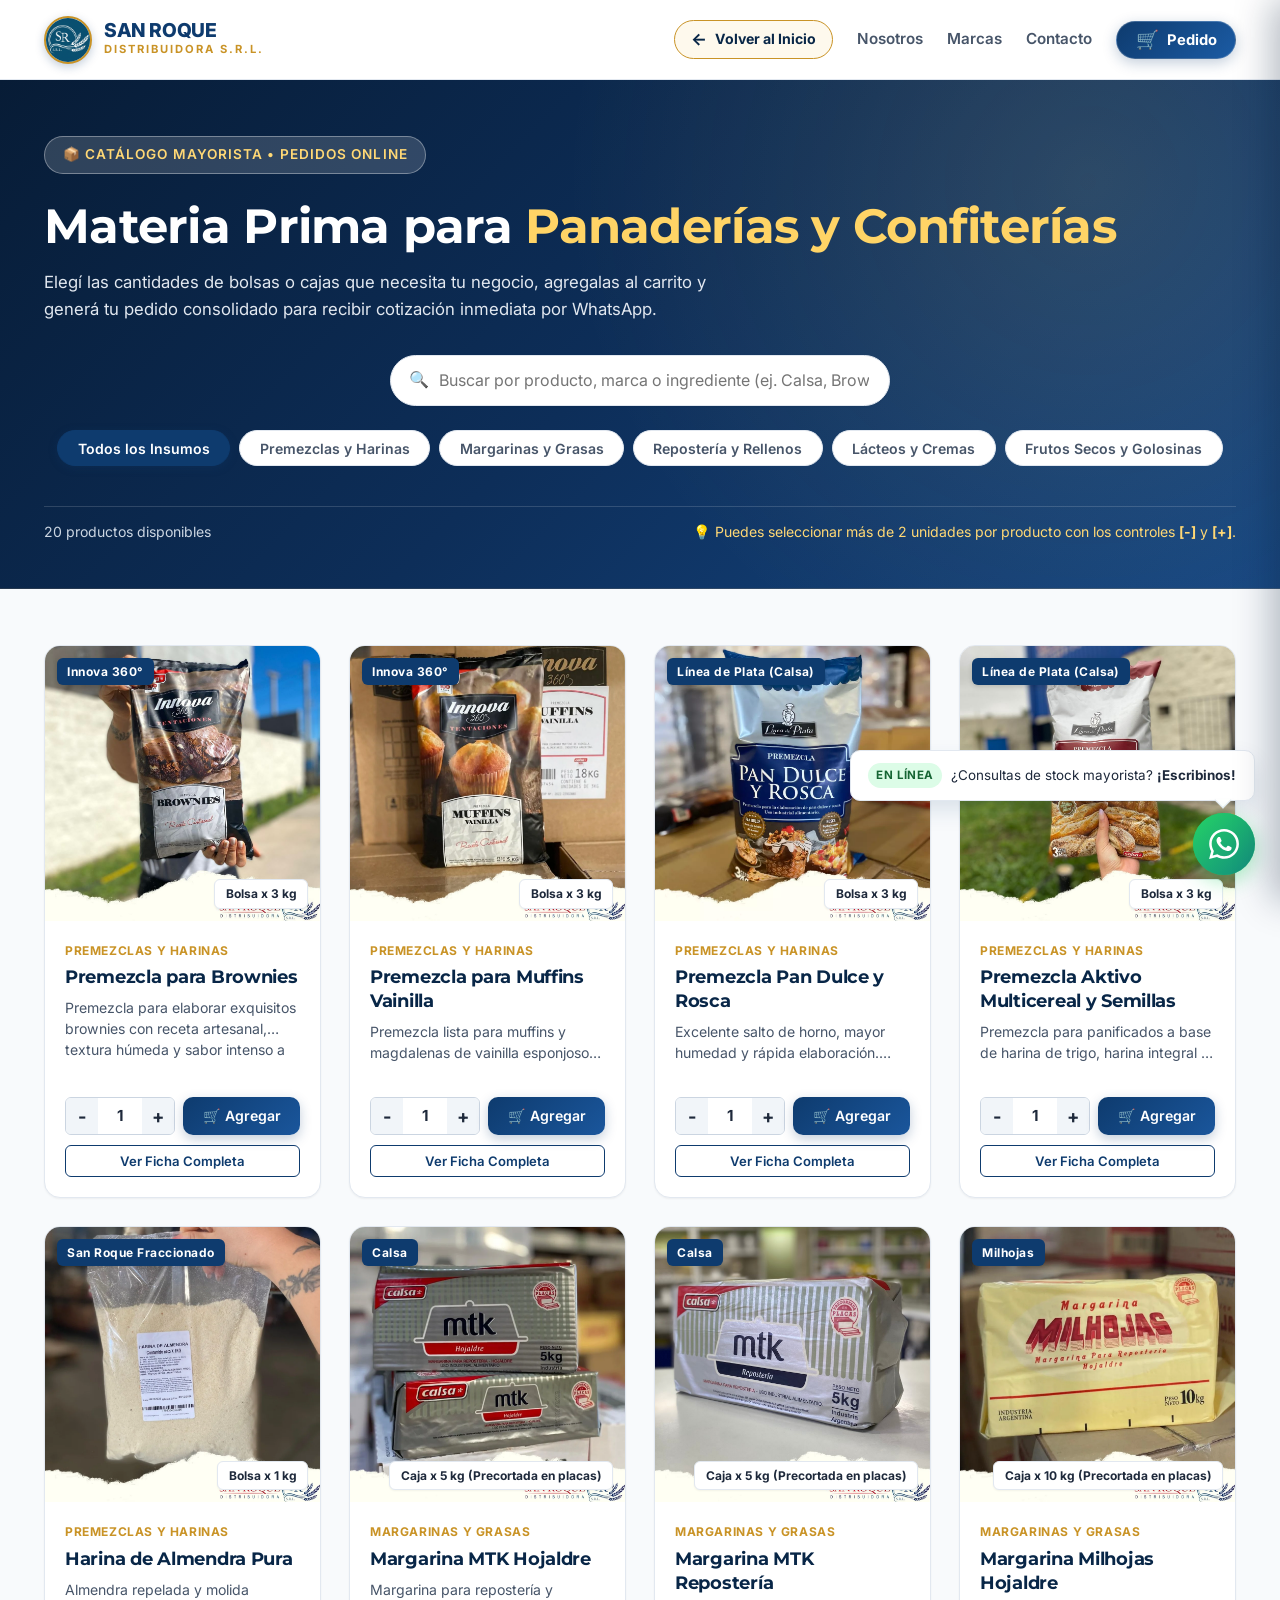
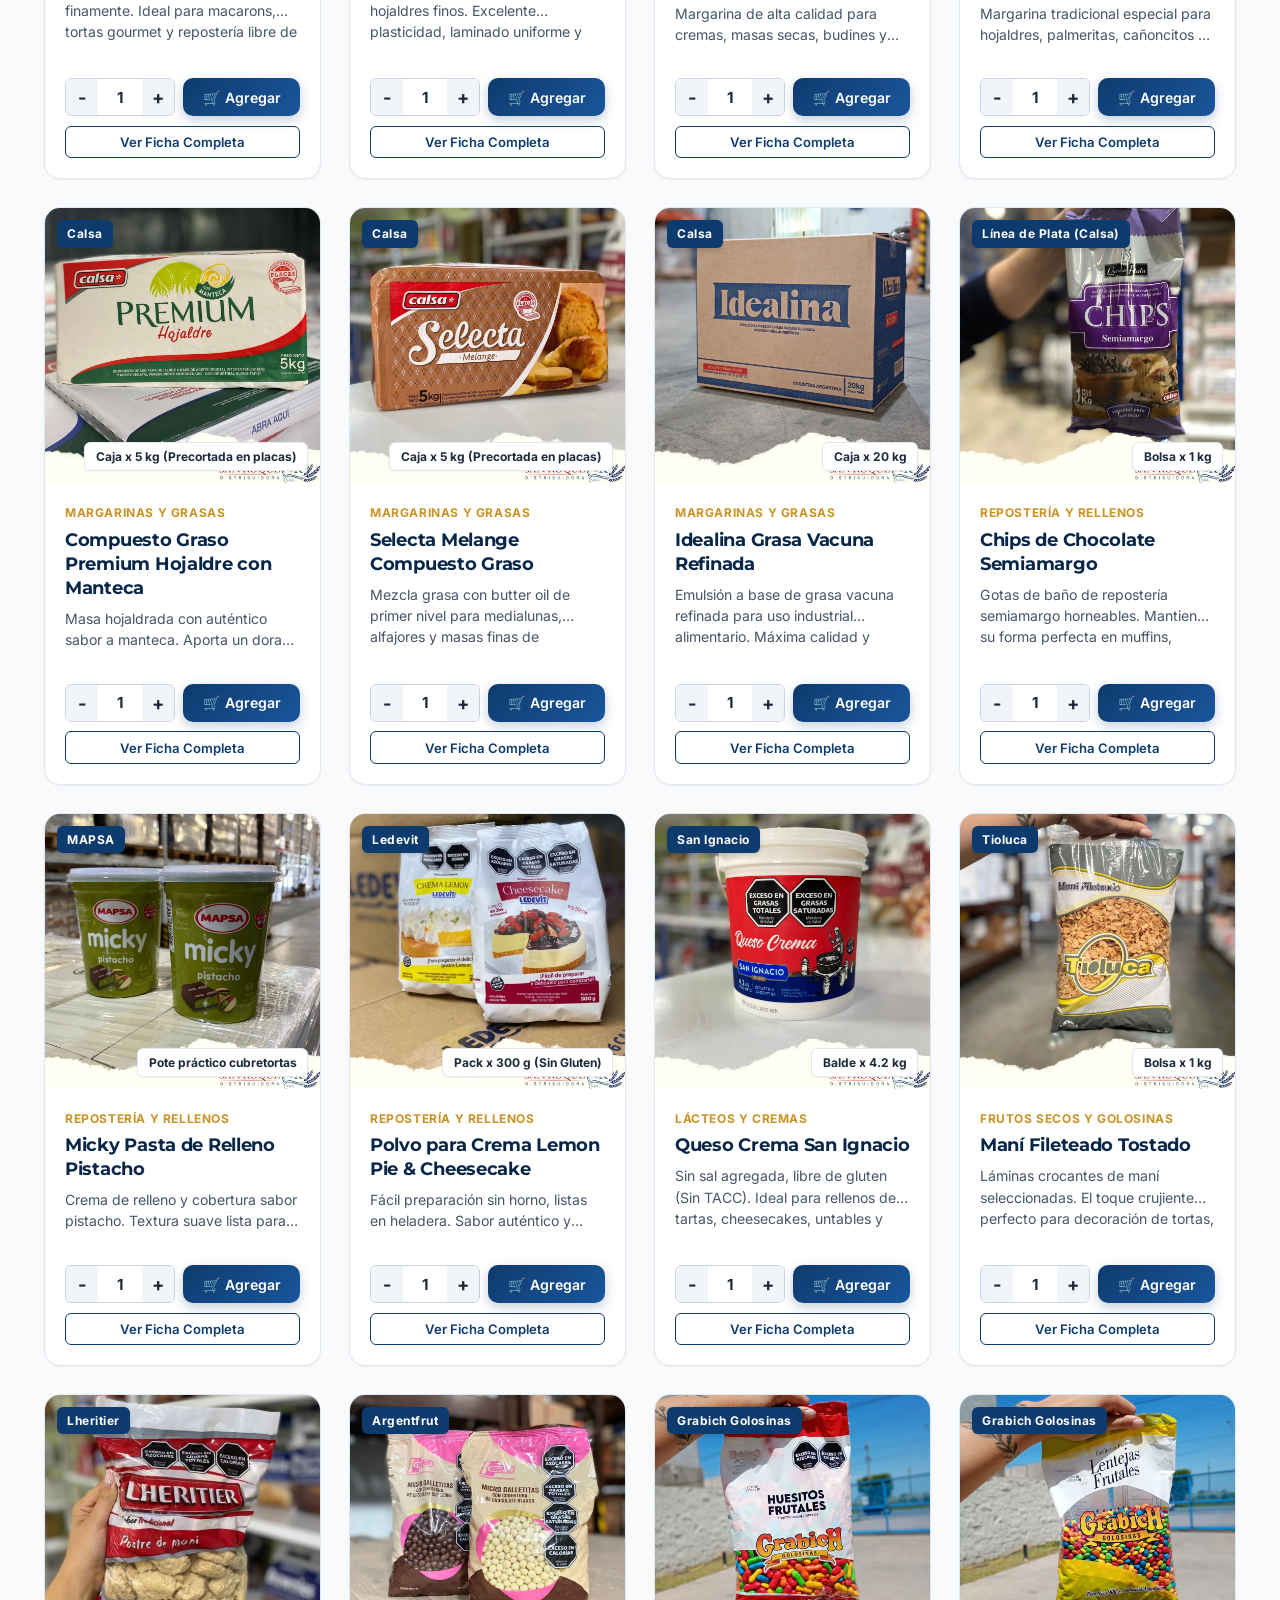
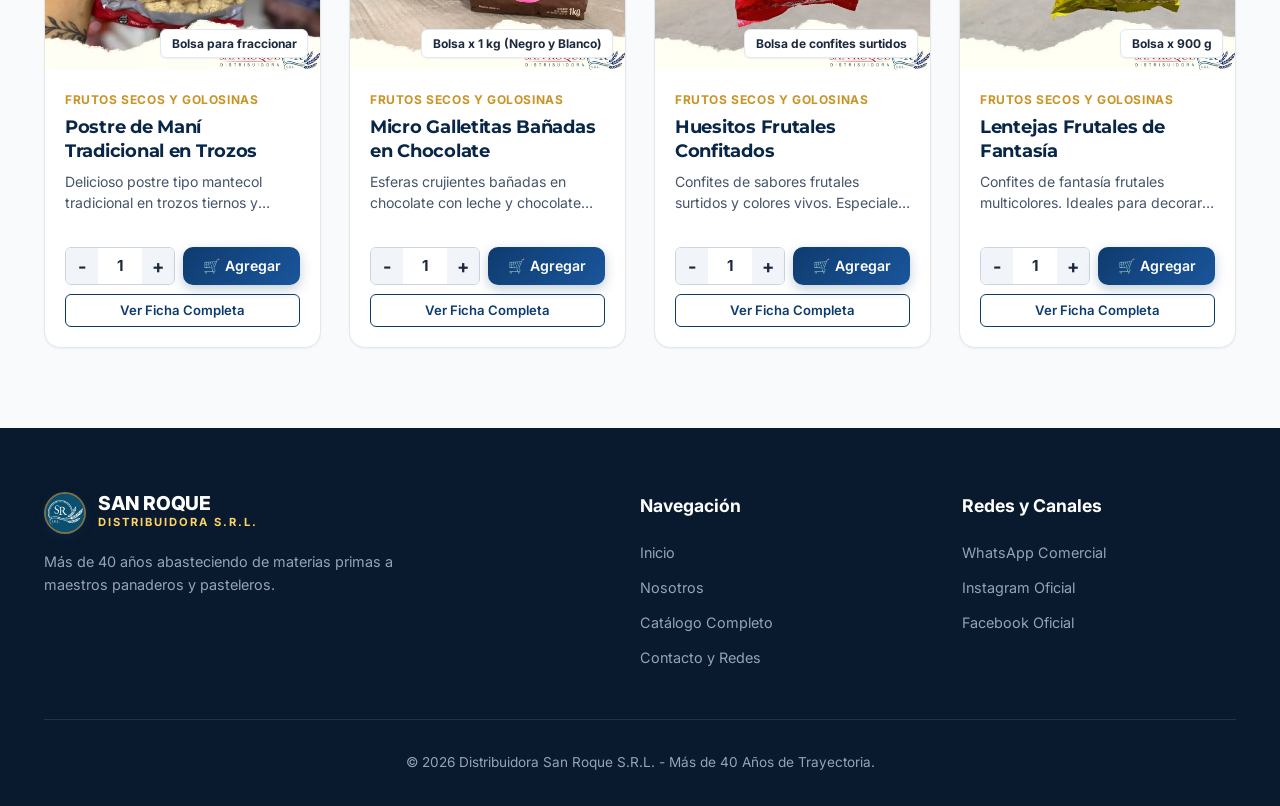
==== commit 059055a9: "actualizacion" ====
--- a/catalogo.html
+++ b/catalogo.html
@@ -1,19 +1,24 @@
 <!DOCTYPE html>
 <html lang="es">
+
 <head>
   <meta charset="UTF-8">
   <meta name="viewport" content="width=device-width, initial-scale=1.0">
   <title>Catálogo Mayorista | Materia Prima para Panaderías y Confiterías | San Roque</title>
-  <meta name="description" content="Catálogo completo de materias primas para panaderías y repostería. Agrega productos al carrito y haz tu pedido mayorista consolidado directamente por WhatsApp.">
-  
+  <meta name="description"
+    content="Catálogo completo de materias primas para panaderías y repostería. Agrega productos al carrito y haz tu pedido mayorista consolidado directamente por WhatsApp.">
+
   <!-- Google Fonts: Montserrat + Outfit + Inter -->
   <link rel="preconnect" href="https://fonts.googleapis.com">
   <link rel="preconnect" href="https://fonts.gstatic.com" crossorigin>
-  <link href="https://fonts.googleapis.com/css2?family=Inter:wght@400;500;600;700&family=Montserrat:wght@600;700;800&family=Outfit:wght@600;700;800&display=swap" rel="stylesheet">
-  
+  <link
+    href="https://fonts.googleapis.com/css2?family=Inter:wght@400;500;600;700&family=Montserrat:wght@600;700;800&family=Outfit:wght@600;700;800&display=swap"
+    rel="stylesheet">
+
   <!-- Estilos CSS -->
   <link rel="stylesheet" href="css/style.css">
 </head>
+
 <body class="page-catalogo">
 
   <!-- Header Específico de Catálogo -->
@@ -64,7 +69,8 @@
             Materia Prima para <span>Panaderías y Confiterías</span>
           </h1>
           <p class="catalogo-hero-desc">
-            Elegí las cantidades de bultos o cajas que necesita tu negocio, agregalas al carrito y generá tu pedido consolidado para recibir cotización inmediata por WhatsApp.
+            Elegí las cantidades de bolsas o cajas que necesita tu negocio, agregalas al carrito y generá tu pedido
+            consolidado para recibir cotización inmediata por WhatsApp.
           </p>
 
           <!-- Barra de Búsqueda y Filtros -->
@@ -72,7 +78,9 @@
             <!-- Buscador -->
             <div class="search-box">
               <span class="search-icon">🔍</span>
-              <input type="text" id="product-search" placeholder="Buscar por producto, marca o ingrediente (ej. Calsa, Brownies, Margarina)..." aria-label="Buscar producto">
+              <input type="text" id="product-search"
+                placeholder="Buscar por producto, marca o ingrediente (ej. Calsa, Brownies, Margarina)..."
+                aria-label="Buscar producto">
             </div>
 
             <!-- Filtros de categoría -->
@@ -88,7 +96,8 @@
             <!-- Contador de disponibilidad -->
             <div class="catalogo-status-bar">
               <span id="total-products-count">Cargando insumos...</span>
-              <span class="status-tip">💡 Puedes seleccionar más de 2 unidades por producto con los controles <strong>[-]</strong> y <strong>[+]</strong>.</span>
+              <span class="status-tip">💡 Puedes seleccionar más de 2 unidades por producto con los controles
+                <strong>[-]</strong> y <strong>[+]</strong>.</span>
             </div>
           </div>
         </div>
@@ -107,12 +116,12 @@
 
   <!-- Panel Lateral Desplegable: Carrito de Compras (Drawer) -->
   <div class="cart-overlay" id="cart-overlay"></div>
-  
+
   <aside class="cart-drawer" id="cart-drawer" aria-label="Carrito de Pedidos" aria-hidden="true">
     <div class="cart-drawer-header">
       <div class="cart-header-title-box">
         <h3>🛒 Tu Pedido de Insumos</h3>
-        <span class="cart-total-badge" id="cart-total-qty">0 bultos</span>
+        <span class="cart-total-badge" id="cart-total-qty">0 bolsas</span>
       </div>
       <button class="close-cart-btn" id="close-cart-btn" aria-label="Cerrar Carrito">✕</button>
     </div>
@@ -122,7 +131,8 @@
       <div class="cart-drawer-empty" id="cart-drawer-empty">
         <div class="cart-empty-icon">🧺</div>
         <h4>Tu carrito de pedidos está vacío</h4>
-        <p>Explora nuestras líneas de productos, selecciona las cantidades que necesitas y agrégalas aquí para armar tu pedido.</p>
+        <p>Explora nuestras líneas de productos, selecciona las cantidades que necesitas y agrégalas aquí para armar tu
+          pedido.</p>
       </div>
 
       <!-- Lista dinámica de productos agregados -->
@@ -136,8 +146,9 @@
       <div class="cart-customer-info">
         <label class="cart-input-label" for="customer-name">Nombre o Razón Social</label>
         <input type="text" id="customer-name" class="cart-input" placeholder="Ej: Panadería La Espiga">
-        
-        <label class="cart-input-label" for="customer-notes" style="margin-top: 0.5rem;">Localidad o indicación (opcional)</label>
+
+        <label class="cart-input-label" for="customer-notes" style="margin-top: 0.5rem;">Localidad o indicación
+          (opcional)</label>
         <input type="text" id="customer-notes" class="cart-input" placeholder="Ej: Ramos Mejía, entregar por la mañana">
       </div>
 
@@ -166,10 +177,14 @@
       <span class="tooltip-badge">En línea</span>
       <p>¿Consultas de stock mayorista? <strong>¡Escribinos!</strong></p>
     </div>
-    <a href="https://wa.me/5491112345678?text=Hola%20Distribuidora%20San%20Roque%2C%20quisiera%20hacer%20una%20consulta%20mayorista" target="_blank" rel="noopener noreferrer" class="floating-whatsapp" aria-label="Contactar por WhatsApp">
+    <a href="https://wa.me/5491112345678?text=Hola%20Distribuidora%20San%20Roque%2C%20quisiera%20hacer%20una%20consulta%20mayorista"
+      target="_blank" rel="noopener noreferrer" class="floating-whatsapp" aria-label="Contactar por WhatsApp">
       <span class="pulse-ring"></span>
       <span class="pulse-ring pulse-ring-delay"></span>
-      <svg width="30" height="30" fill="currentColor" viewBox="0 0 24 24"><path d="M.057 24l1.687-6.163c-1.041-1.804-1.588-3.849-1.587-5.946.003-6.556 5.338-11.891 11.893-11.891 3.181.001 6.167 1.24 8.413 3.488 2.245 2.248 3.481 5.236 3.48 8.414-.003 6.557-5.338 11.892-11.893 11.892-1.99-.001-3.951-.5-5.688-1.448l-6.305 1.654zm6.597-3.807c1.676.995 3.276 1.591 5.392 1.592 5.448 0 9.886-4.434 9.889-9.885.002-5.462-4.415-9.89-9.881-9.892-5.452 0-9.887 4.434-9.889 9.884-.001 2.225.651 3.891 1.746 5.634l-.999 3.648 3.742-.981zm11.387-5.464c-.074-.124-.272-.198-.57-.347-.297-.149-1.758-.868-2.031-.967-.272-.099-.47-.149-.669.149-.198.297-.768.967-.941 1.165-.173.198-.347.223-.644.074-.297-.149-1.255-.462-2.39-1.475-.883-.788-1.48-1.761-1.653-2.059-.173-.297-.018-.458.13-.606.134-.133.297-.347.446-.521.151-.172.2-.296.3-.495.099-.198.05-.372-.025-.521-.075-.148-.669-1.611-.916-2.206-.242-.579-.487-.501-.669-.51l-.57-.01c-.198 0-.52.074-.792.372s-1.04 1.016-1.04 2.479 1.065 2.876 1.213 3.074c.149.198 2.095 3.2 5.076 4.487.709.306 1.263.489 1.694.626.712.226 1.36.194 1.872.118.571-.085 1.758-.719 2.006-1.413.248-.695.248-1.29.173-1.414z"/></svg>
+      <svg width="30" height="30" fill="currentColor" viewBox="0 0 24 24">
+        <path
+          d="M.057 24l1.687-6.163c-1.041-1.804-1.588-3.849-1.587-5.946.003-6.556 5.338-11.891 11.893-11.891 3.181.001 6.167 1.24 8.413 3.488 2.245 2.248 3.481 5.236 3.48 8.414-.003 6.557-5.338 11.892-11.893 11.892-1.99-.001-3.951-.5-5.688-1.448l-6.305 1.654zm6.597-3.807c1.676.995 3.276 1.591 5.392 1.592 5.448 0 9.886-4.434 9.889-9.885.002-5.462-4.415-9.89-9.881-9.892-5.452 0-9.887 4.434-9.889 9.884-.001 2.225.651 3.891 1.746 5.634l-.999 3.648 3.742-.981zm11.387-5.464c-.074-.124-.272-.198-.57-.347-.297-.149-1.758-.868-2.031-.967-.272-.099-.47-.149-.669.149-.198.297-.768.967-.941 1.165-.173.198-.347.223-.644.074-.297-.149-1.255-.462-2.39-1.475-.883-.788-1.48-1.761-1.653-2.059-.173-.297-.018-.458.13-.606.134-.133.297-.347.446-.521.151-.172.2-.296.3-.495.099-.198.05-.372-.025-.521-.075-.148-.669-1.611-.916-2.206-.242-.579-.487-.501-.669-.51l-.57-.01c-.198 0-.52.074-.792.372s-1.04 1.016-1.04 2.479 1.065 2.876 1.213 3.074c.149.198 2.095 3.2 5.076 4.487.709.306 1.263.489 1.694.626.712.226 1.36.194 1.872.118.571-.085 1.758-.719 2.006-1.413.248-.695.248-1.29.173-1.414z" />
+      </svg>
     </a>
   </div>
 
@@ -184,7 +199,7 @@
         <div class="modal-details">
           <span class="modal-brand" id="modal-brand">Marca</span>
           <h3 class="modal-title" id="modal-title">Título del Producto</h3>
-          
+
           <div class="modal-meta-box">
             <div class="modal-meta-row">
               <strong>Categoría:</strong>
@@ -200,10 +215,12 @@
 
           <!-- Cantidad y Agregar al Carrito dentro del Modal -->
           <div class="modal-order-box">
-            <label style="font-size: 0.88rem; font-weight: 600; color: var(--text-primary); margin-bottom: 0.4rem; display: block;">
-              Cantidad de bultos a solicitar:
+            <label
+              style="font-size: 0.88rem; font-weight: 600; color: var(--text-primary); margin-bottom: 0.4rem; display: block;">
+              Cantidad de bolsas a solicitar:
             </label>
-            <div style="display: flex; gap: 0.75rem; align-items: center; margin-bottom: 0.85rem;">
+            <div class="modal-order-row"
+              style="display: flex; gap: 0.75rem; align-items: center; margin-bottom: 0.85rem;">
               <div class="qty-selector" style="flex: 0 0 130px;">
                 <button type="button" class="qty-btn" id="modal-qty-minus">-</button>
                 <input type="number" class="qty-input" id="modal-qty-input" value="1" min="1" max="999">
@@ -216,7 +233,8 @@
           </div>
 
           <div style="margin-top: 0.5rem;">
-            <a href="#" id="modal-whatsapp-btn" target="_blank" rel="noopener noreferrer" class="btn btn-whatsapp" style="width: 100%;">
+            <a href="#" id="modal-whatsapp-btn" target="_blank" rel="noopener noreferrer" class="btn btn-whatsapp"
+              style="width: 100%;">
               Consultar por este producto en WhatsApp
             </a>
           </div>
@@ -253,9 +271,12 @@
         <div class="footer-col">
           <h5>Redes y Canales</h5>
           <ul class="footer-links">
-            <li><a href="https://wa.me/5491112345678" target="_blank" rel="noopener noreferrer">WhatsApp Comercial</a></li>
-            <li><a href="https://www.instagram.com/distribuidorasanroquesrl/" target="_blank" rel="noopener noreferrer">Instagram Oficial</a></li>
-            <li><a href="https://www.facebook.com/DISTSANROQUESRL/?locale=es_LA" target="_blank" rel="noopener noreferrer">Facebook Oficial</a></li>
+            <li><a href="https://wa.me/5491112345678" target="_blank" rel="noopener noreferrer">WhatsApp Comercial</a>
+            </li>
+            <li><a href="https://www.instagram.com/distribuidorasanroquesrl/" target="_blank"
+                rel="noopener noreferrer">Instagram Oficial</a></li>
+            <li><a href="https://www.facebook.com/DISTSANROQUESRL/?locale=es_LA" target="_blank"
+                rel="noopener noreferrer">Facebook Oficial</a></li>
           </ul>
         </div>
       </div>
@@ -275,15 +296,19 @@
       <span class="mobile-nav-icon">📦</span>
       <span class="mobile-nav-label">Catálogo</span>
     </a>
-    <a href="javascript:void(0)" class="mobile-nav-item open-cart-btn">
-      <span class="mobile-nav-icon">🛒</span>
+    <a href="javascript:void(0)" class="mobile-nav-item open-cart-btn" aria-label="Ver mi pedido">
+      <div class="mobile-nav-icon-wrap">
+        <span class="mobile-nav-icon">🛒</span>
+        <span class="cart-badge cart-badge-hidden" id="mobile-nav-cart-badge">0</span>
+      </div>
       <span class="mobile-nav-label">Mi Pedido</span>
     </a>
     <a href="index.html#contacto" class="mobile-nav-item">
       <span class="mobile-nav-icon">📍</span>
       <span class="mobile-nav-label">Contacto</span>
     </a>
-    <a href="https://wa.me/5491112345678?text=Hola%20Distribuidora%20San%20Roque%2C%20quisiera%20hacer%20un%20pedido" target="_blank" rel="noopener noreferrer" class="mobile-nav-item mobile-nav-wa">
+    <a href="https://wa.me/5491112345678?text=Hola%20Distribuidora%20San%20Roque%2C%20quisiera%20hacer%20un%20pedido"
+      target="_blank" rel="noopener noreferrer" class="mobile-nav-item mobile-nav-wa">
       <span class="mobile-nav-icon">💬</span>
       <span class="mobile-nav-label">Pedir</span>
     </a>
@@ -297,4 +322,5 @@
   <script src="js/cart.js"></script>
   <script src="js/catalogo.js"></script>
 </body>
-</html>
+
+</html>
--- a/css/style.css
+++ b/css/style.css
@@ -66,6 +66,9 @@
   color: var(--text-primary);
   background-color: var(--bg-main);
   line-height: 1.6;
+  -webkit-font-smoothing: antialiased;
+  -moz-osx-font-smoothing: grayscale;
+  text-rendering: optimizeLegibility;
 }
 
 body {
@@ -125,9 +128,7 @@
   left: 0;
   right: 0;
   height: var(--header-height);
-  background: rgba(255, 255, 255, 0.94);
-  backdrop-filter: blur(12px);
-  -webkit-backdrop-filter: blur(12px);
+  background: #ffffff;
   border-bottom: 1px solid var(--border-color);
   z-index: 1000;
   transition: box-shadow var(--transition-normal);
@@ -366,13 +367,63 @@
   z-index: 2;
 }
 
+.hero-logo-badge {
+  display: inline-flex;
+  align-items: center;
+  justify-content: center;
+  margin-bottom: 1.75rem;
+  animation: heroLogoPop 1.2s cubic-bezier(0.16, 1, 0.3, 1) backwards;
+  position: relative;
+}
+
+.hero-logo-img {
+  width: 175px;
+  height: 175px;
+  border-radius: 50%;
+  object-fit: cover;
+  border: 4px solid #ffd466;
+  box-shadow: 0 14px 40px rgba(0, 0, 0, 0.5), 0 0 30px rgba(255, 212, 102, 0.4);
+  background-color: #0e3b6e;
+  transition: transform 0.4s ease, box-shadow 0.4s ease;
+  animation: heroLogoFloat 4.5s ease-in-out infinite alternate 1.2s;
+  display: block;
+}
+
+.hero-logo-img:hover {
+  transform: scale(1.06) rotate(-2deg);
+  box-shadow: 0 16px 45px rgba(0, 0, 0, 0.5), 0 0 35px rgba(255, 212, 102, 0.55);
+}
+
+@keyframes heroLogoPop {
+  0% {
+    opacity: 0;
+    transform: scale(0.4) translateY(-30px);
+  }
+  70% {
+    opacity: 1;
+    transform: scale(1.05) translateY(0);
+  }
+  100% {
+    opacity: 1;
+    transform: scale(1) translateY(0);
+  }
+}
+
+@keyframes heroLogoFloat {
+  0% {
+    transform: translateY(0);
+  }
+  100% {
+    transform: translateY(-8px);
+  }
+}
+
 .hero-pill {
   display: inline-flex;
   align-items: center;
   gap: 0.5rem;
-  background: rgba(255, 255, 255, 0.15);
-  backdrop-filter: blur(8px);
-  border: 1px solid rgba(255, 255, 255, 0.25);
+  background: rgba(255, 255, 255, 0.16);
+  border: 1px solid rgba(255, 255, 255, 0.35);
   padding: 0.45rem 1.1rem;
   border-radius: var(--radius-full);
   font-size: 0.85rem;
@@ -394,7 +445,6 @@
 
 .hero-title span {
   color: #ffd466;
-  text-shadow: 0 0 30px rgba(255, 212, 102, 0.4);
 }
 
 .hero-desc {
@@ -512,10 +562,16 @@
   background: var(--bg-surface);
   padding: 1.5rem;
   border-radius: var(--radius-md);
-  box-shadow: var(--shadow-xl);
+  box-shadow: 0 12px 28px -4px rgba(14, 59, 110, 0.14);
   border: 1px solid var(--border-color);
   max-width: 240px;
-  animation: floatCard 7s ease-in-out infinite;
+  animation: floatCard 6s ease-in-out infinite;
+  will-change: transform;
+  transform: translate3d(0, 0, 0);
+  backface-visibility: hidden;
+  -webkit-backface-visibility: hidden;
+  -webkit-font-smoothing: antialiased;
+  -moz-osx-font-smoothing: grayscale;
 }
 
 .about-floating-card strong {
@@ -523,11 +579,21 @@
   font-size: 1.6rem;
   color: var(--color-primary);
   font-family: 'Outfit', sans-serif;
+  text-rendering: geometricPrecision;
+  -webkit-font-smoothing: antialiased;
+  -moz-osx-font-smoothing: grayscale;
+  transform: translateZ(0);
+  backface-visibility: hidden;
 }
 
 .about-floating-card span {
   font-size: 0.85rem;
   color: var(--text-secondary);
+  text-rendering: geometricPrecision;
+  -webkit-font-smoothing: antialiased;
+  -moz-osx-font-smoothing: grayscale;
+  transform: translateZ(0);
+  backface-visibility: hidden;
 }
 
 .about-text h3 {
@@ -605,10 +671,8 @@
 }
 
 .category-card-preview {
-  background: rgba(255, 255, 255, 0.07);
-  backdrop-filter: blur(12px);
-  -webkit-backdrop-filter: blur(12px);
-  border: 1px solid rgba(255, 255, 255, 0.15);
+  background: rgba(255, 255, 255, 0.08);
+  border: 1px solid rgba(255, 255, 255, 0.2);
   border-radius: var(--radius-lg);
   padding: 2.25rem 1.75rem;
   display: flex;
@@ -831,8 +895,7 @@
   position: absolute;
   top: 12px;
   left: 12px;
-  background: rgba(14, 59, 110, 0.88);
-  backdrop-filter: blur(4px);
+  background: #0e3b6e;
   color: #fff;
   padding: 0.25rem 0.65rem;
   border-radius: var(--radius-sm);
@@ -840,15 +903,16 @@
   font-weight: 700;
   letter-spacing: 0.04em;
   z-index: 2;
+  box-shadow: 0 2px 5px rgba(0, 0, 0, 0.15);
 }
 
 .product-badge-presentation {
   position: absolute;
   bottom: 12px;
   right: 12px;
-  background: rgba(255, 255, 255, 0.92);
-  backdrop-filter: blur(4px);
+  background: #ffffff;
   color: var(--text-primary);
+  border: 1px solid #e2e8f0;
   padding: 0.25rem 0.65rem;
   border-radius: var(--radius-sm);
   font-size: 0.75rem;
@@ -1017,6 +1081,193 @@
 }
 
 /* ==========================================================================
+   Sección Banner CTA de Catálogo (Antes de Contacto)
+   ========================================================================== */
+.catalog-cta-section {
+  padding: 4.5rem 0;
+  background: linear-gradient(180deg, #f8fafc 0%, #edf2f7 50%, #f8fafc 100%);
+  position: relative;
+  overflow: hidden;
+}
+
+.catalog-cta-banner {
+  position: relative;
+  background: linear-gradient(135deg, #09203f 0%, #0e3b6e 60%, #1a569c 100%);
+  border-radius: var(--radius-lg);
+  padding: 3.5rem 3rem;
+  color: #ffffff;
+  box-shadow: var(--shadow-xl), 0 0 35px rgba(14, 59, 110, 0.25);
+  border: 1px solid rgba(255, 255, 255, 0.12);
+  overflow: hidden;
+}
+
+.catalog-cta-decor-circle {
+  position: absolute;
+  top: -80px;
+  right: -80px;
+  width: 320px;
+  height: 320px;
+  border-radius: 50%;
+  background: radial-gradient(circle, rgba(201, 147, 38, 0.25) 0%, rgba(201, 147, 38, 0) 70%);
+  pointer-events: none;
+}
+
+/* Grid Layout Principal para Desktop */
+.catalog-cta-grid {
+  position: relative;
+  z-index: 2;
+  display: grid;
+  grid-template-columns: 340px 1fr 230px;
+  grid-template-rows: auto auto;
+  grid-template-areas:
+    "truck title cart"
+    "truck actions cart";
+  align-items: center;
+  justify-items: center;
+  gap: 1.5rem 2.5rem;
+  width: 100%;
+}
+
+.catalog-cta-title-wrap {
+  grid-area: title;
+  text-align: center;
+  max-width: 680px;
+}
+
+.catalog-cta-title {
+  font-family: 'Outfit', 'Montserrat', sans-serif;
+  font-size: 2.25rem;
+  font-weight: 800;
+  line-height: 1.25;
+  color: #ffffff;
+  margin: 0;
+  text-shadow: 0 2px 10px rgba(0, 0, 0, 0.25);
+}
+
+.catalog-cta-title span {
+  color: #ffd466;
+  text-shadow: 0 0 20px rgba(255, 212, 102, 0.4);
+}
+
+.catalog-cta-truck {
+  grid-area: truck;
+  display: flex;
+  align-items: center;
+  justify-content: center;
+  width: 100%;
+}
+
+.catalog-cta-cart {
+  grid-area: cart;
+  display: flex;
+  align-items: center;
+  justify-content: center;
+  width: 100%;
+}
+
+.cta-img {
+  display: block;
+  width: 100%;
+  height: auto;
+  object-fit: contain;
+  filter: drop-shadow(0 15px 25px rgba(0, 0, 0, 0.35));
+  user-select: none;
+  pointer-events: none;
+  transition: transform 0.3s ease;
+}
+
+.cta-truck-img {
+  max-width: 350px;
+  transform: scale(1.08);
+  transform-origin: center center;
+}
+
+.cta-cart-img {
+  max-width: 220px;
+}
+
+.catalog-cta-actions {
+  grid-area: actions;
+  display: flex;
+  align-items: center;
+  justify-content: center;
+  gap: 1.15rem;
+  flex-wrap: wrap;
+  width: 100%;
+}
+
+.catalog-cta-main-btn {
+  background: linear-gradient(135deg, #c99326 0%, #e5b04b 100%) !important;
+  color: #09203f !important;
+  font-weight: 800 !important;
+  box-shadow: 0 6px 20px rgba(201, 147, 38, 0.4) !important;
+  border: none !important;
+  padding: 0.85rem 1.75rem !important;
+  border-radius: var(--radius-full) !important;
+  transition: all 0.25s ease !important;
+}
+
+.catalog-cta-main-btn:hover {
+  transform: translateY(-2px) scale(1.02);
+  box-shadow: 0 10px 25px rgba(201, 147, 38, 0.55) !important;
+}
+
+.catalog-cta-wa-btn {
+  border: 1.5px solid rgba(255, 255, 255, 0.6) !important;
+  color: #ffffff !important;
+  background: rgba(255, 255, 255, 0.08) !important;
+  padding: 0.85rem 1.75rem !important;
+  border-radius: var(--radius-full) !important;
+  font-weight: 700 !important;
+  transition: all 0.25s ease !important;
+}
+
+.catalog-cta-wa-btn:hover {
+  background: rgba(255, 255, 255, 0.2) !important;
+  border-color: #ffffff !important;
+  transform: translateY(-2px);
+}
+
+/* Animaciones específicas de deslizamiento lateral */
+.animate-on-scroll.animate-from-left {
+  opacity: 0;
+  transform: translateX(-80px);
+  transition: opacity 0.85s cubic-bezier(0.16, 1, 0.3, 1), transform 0.85s cubic-bezier(0.16, 1, 0.3, 1);
+  will-change: opacity, transform;
+}
+
+.animate-on-scroll.animate-from-right {
+  opacity: 0;
+  transform: translateX(80px);
+  transition: opacity 0.85s cubic-bezier(0.16, 1, 0.3, 1), transform 0.85s cubic-bezier(0.16, 1, 0.3, 1);
+  will-change: opacity, transform;
+}
+
+.animate-on-scroll.animate-from-left.revealed,
+.animate-on-scroll.animate-from-right.revealed {
+  opacity: 1;
+  transform: translateX(0);
+}
+
+.animate-on-scroll.animate-from-left.revealed .cta-truck-img {
+  animation: truckFloat 4s ease-in-out infinite alternate;
+}
+
+.animate-on-scroll.animate-from-right.revealed .cta-cart-img {
+  animation: cartFloat 3.5s ease-in-out infinite alternate;
+}
+
+@keyframes truckFloat {
+  0% { transform: translateY(0) scale(1.08); }
+  100% { transform: translateY(-7px) scale(1.08); }
+}
+
+@keyframes cartFloat {
+  0% { transform: translateY(0) rotate(0deg); }
+  100% { transform: translateY(-6px) rotate(1.2deg); }
+}
+
+/* ==========================================================================
    Contacto, Redes Sociales y Ubicación (Degradado Crema & Tarjetas Oficiales)
    ========================================================================== */
 .contact-section {
@@ -1306,8 +1557,7 @@
 .modal-overlay {
   position: fixed;
   inset: 0;
-  background: rgba(9, 26, 46, 0.75);
-  backdrop-filter: blur(6px);
+  background: rgba(9, 26, 46, 0.85);
   z-index: 2000;
   display: flex;
   align-items: center;
@@ -1600,7 +1850,8 @@
 
 .animate-on-scroll.revealed {
   opacity: 1;
-  transform: translate(0, 0) scale(1);
+  transform: none;
+  will-change: auto;
 }
 
 /* Staggered animation for grid items */
@@ -1679,11 +1930,11 @@
 
   0%,
   100% {
-    transform: translateY(0);
+    transform: translate3d(0, 0, 0);
   }
 
   50% {
-    transform: translateY(-8px);
+    transform: translate3d(0, -8px, 0);
   }
 }
 
@@ -1961,7 +2212,6 @@
 
 .catalogo-hero-title span {
   color: #ffd466;
-  text-shadow: 0 0 25px rgba(255, 212, 102, 0.35);
 }
 
 .catalogo-hero-desc {
@@ -2075,6 +2325,37 @@
   color: #ffffff !important;
 }
 
+.btn-view-product {
+  width: 100%;
+  padding: 0.45rem 0.75rem;
+  font-size: 0.82rem;
+  font-weight: 600;
+  border-radius: var(--radius-sm);
+  background: transparent;
+  color: var(--color-primary);
+  border: 1.5px solid var(--color-primary);
+  cursor: pointer;
+  display: flex;
+  align-items: center;
+  justify-content: center;
+  gap: 0.35rem;
+  transition: all var(--transition-fast);
+  margin-top: 0.6rem;
+}
+
+.btn-view-product:hover {
+  background: var(--color-primary);
+  color: #ffffff;
+}
+
+.btn-text-mobile {
+  display: none;
+}
+
+.btn-text-desktop {
+  display: inline;
+}
+
 .modal-order-box {
   background: #f8fafc;
   padding: 1rem;
@@ -2089,9 +2370,7 @@
 .cart-overlay {
   position: fixed;
   inset: 0;
-  background: rgba(8, 28, 54, 0.65);
-  backdrop-filter: blur(5px);
-  -webkit-backdrop-filter: blur(5px);
+  background: rgba(8, 28, 54, 0.75);
   z-index: 2900;
   opacity: 0;
   pointer-events: none;
@@ -2496,6 +2775,23 @@
     grid-template-columns: 1fr;
     gap: 2rem;
   }
+
+  .catalog-cta-grid {
+    grid-template-columns: 260px 1fr 180px;
+    gap: 1.25rem 1.5rem;
+  }
+
+  .catalog-cta-title {
+    font-size: 1.85rem;
+  }
+
+  .cta-truck-img {
+    max-width: 260px;
+  }
+
+  .cta-cart-img {
+    max-width: 180px;
+  }
 }
 
 /* Base style for Mobile Bottom Nav (Desktop: hidden) */
@@ -2507,8 +2803,8 @@
    Diseño Móvil Completo - Stitch Artisanal Supply Framework (Smartphone)
    ========================================================================== */
 @media (max-width: 768px) {
-  /* Espacio inferior para la barra de navegación móvil */
-  body {
+  /* Espacio inferior para la barra de navegación móvil solo en catálogo */
+  body.page-catalogo {
     padding-bottom: 74px;
   }
 
@@ -2547,9 +2843,7 @@
     top: 64px;
     left: 0;
     right: 0;
-    background: rgba(255, 255, 255, 0.98);
-    backdrop-filter: blur(16px);
-    -webkit-backdrop-filter: blur(16px);
+    background: #ffffff;
     flex-direction: column;
     padding: 1.5rem 1.25rem 2rem;
     gap: 0.85rem;
@@ -2680,6 +2974,16 @@
     text-align: center;
   }
 
+  .hero-logo-badge {
+    margin-bottom: 1.35rem;
+  }
+
+  .hero-logo-img {
+    width: 130px;
+    height: 130px;
+    border-width: 3.5px;
+  }
+
   .hero-pill {
     font-size: 0.76rem;
     padding: 0.35rem 0.85rem;
@@ -2770,9 +3074,28 @@
     gap: 1.25rem;
   }
 
-  /* Banner Hero de Catálogo en Móvil */
+  /* ==========================================================================
+     Diseño Móvil Optimizado: Catálogo San Roque (Smartphone)
+     ========================================================================== */
+
+  /* En la página de catálogo, la barra inferior móvil asume el protagonismo:
+     ocultamos los botones flotantes redundantes que tapan los productos */
+  .page-catalogo .floating-cart-btn,
+  .page-catalogo .floating-whatsapp-wrapper {
+    display: none !important;
+  }
+
+  /* En index.html también hay barra inferior móvil de 60px:
+     subimos el botón flotante de WhatsApp para que no quede tapado */
+  body:not(.page-catalogo) .floating-whatsapp-wrapper {
+    bottom: 80px !important;
+    right: 16px !important;
+  }
+
+  /* Banner Hero de Catálogo en Móvil: Compacto y enfocado a los productos */
   .catalogo-hero {
-    padding: 2rem 0 1.5rem !important;
+    padding: 1.25rem 0 0.85rem !important;
+    background: linear-gradient(180deg, rgba(14, 59, 110, 0.05) 0%, rgba(248, 250, 252, 0) 100%) !important;
   }
 
   .catalogo-hero-content {
@@ -2780,57 +3103,57 @@
   }
 
   .catalogo-hero .hero-pill {
-    font-size: 0.74rem !important;
-    padding: 0.3rem 0.8rem !important;
-    margin-bottom: 0.75rem !important;
+    font-size: 0.72rem !important;
+    padding: 0.22rem 0.75rem !important;
+    margin-bottom: 0.45rem !important;
     display: inline-flex !important;
   }
 
   .catalogo-hero-title {
-    font-size: 1.5rem !important;
-    line-height: 1.25 !important;
-    margin-bottom: 0.65rem !important;
+    font-size: 1.35rem !important;
+    line-height: 1.22 !important;
+    margin-bottom: 0.35rem !important;
     text-align: center !important;
+    letter-spacing: -0.01em !important;
   }
 
   .catalogo-hero-desc {
-    font-size: 0.88rem !important;
-    line-height: 1.5 !important;
-    margin-bottom: 1.35rem !important;
+    font-size: 0.82rem !important;
+    line-height: 1.4 !important;
+    margin-bottom: 0.85rem !important;
     margin-left: auto !important;
     margin-right: auto !important;
+    max-width: 92% !important;
+    color: var(--text-secondary) !important;
     text-align: center !important;
   }
 
-  .catalogo-status-bar {
-    flex-direction: column !important;
-    align-items: center !important;
-    text-align: center !important;
-    gap: 0.4rem !important;
-    padding-top: 0.75rem !important;
-    font-size: 0.82rem !important;
-  }
-
-  .status-tip {
-    font-size: 0.78rem !important;
-    line-height: 1.4 !important;
-    display: block !important;
-  }
-
-  /* Filtros de Categoría con Scroll Horizontal Móvil */
+  /* Controles de Búsqueda y Filtros en Móvil */
   .catalog-controls {
-    margin-bottom: 1.75rem;
-    gap: 1rem;
+    margin-bottom: 0.85rem !important;
+    gap: 0.65rem !important;
+  }
+
+  .search-box {
+    border-radius: var(--radius-full) !important;
+    padding: 0.5rem 0.95rem !important;
+    box-shadow: 0 2px 10px rgba(14, 59, 110, 0.06) !important;
+    border: 1.5px solid #e2e8f0 !important;
+    background: #ffffff !important;
+  }
+
+  .search-box input {
+    font-size: 0.84rem !important;
   }
 
   .filter-pills {
     display: flex !important;
     overflow-x: auto !important;
     white-space: nowrap !important;
-    padding: 0.25rem 0.5rem 0.6rem !important;
+    padding: 0.15rem 0.35rem 0.45rem !important;
     margin-left: -0.5rem !important;
     margin-right: -0.5rem !important;
-    gap: 0.5rem !important;
+    gap: 0.45rem !important;
     -webkit-overflow-scrolling: touch !important;
     scrollbar-width: none !important;
   }
@@ -2841,107 +3164,195 @@
 
   .filter-btn {
     flex-shrink: 0 !important;
-    padding: 0.5rem 1rem !important;
-    font-size: 0.82rem !important;
+    padding: 0.42rem 0.85rem !important;
+    font-size: 0.78rem !important;
+    font-weight: 600 !important;
     border-radius: var(--radius-full) !important;
-  }
-
-  /* Grilla de Catálogo en 2 Columnas de Alta Densidad */
+    min-height: 34px !important;
+    transition: all 0.2s ease !important;
+  }
+
+  .catalogo-status-bar {
+    display: flex !important;
+    flex-direction: row !important;
+    justify-content: space-between !important;
+    align-items: center !important;
+    padding-top: 0.3rem !important;
+    font-size: 0.78rem !important;
+    color: var(--text-muted) !important;
+    font-weight: 600 !important;
+  }
+
+  /* Ocultamos el tip de texto largo para no recargar la pantalla en celular */
+  .status-tip {
+    display: none !important;
+  }
+
+  /* Grilla de Catálogo Móvil en 2 Columnas Limpia y Elegante */
+  .catalogo-products-section {
+    padding-top: 0.25rem !important;
+    padding-bottom: 2rem !important;
+  }
+
   .products-grid {
     grid-template-columns: repeat(2, 1fr) !important;
-    gap: 0.65rem !important;
-  }
-
+    gap: 0.75rem !important;
+    padding: 0 0.15rem !important;
+  }
+
+  /* Tarjeta de Producto en Móvil (2 Columnas) */
   .product-card {
-    border-radius: var(--radius-md) !important;
-    box-shadow: 0 2px 10px rgba(14, 59, 110, 0.05) !important;
-  }
-
+    display: flex !important;
+    flex-direction: column !important;
+    border-radius: 12px !important;
+    border: 1px solid #e2e8f0 !important;
+    background: #ffffff !important;
+    overflow: hidden !important;
+    box-shadow: 0 2px 8px rgba(14, 59, 110, 0.05) !important;
+    transition: transform 0.2s ease, box-shadow 0.2s ease !important;
+  }
+
+  .product-card:active {
+    transform: scale(0.985) !important;
+  }
+
+  /* Las imágenes de los productos en las tarjetas usan aspect-ratio 1/1 y cover */
   .product-image-container {
-    height: 125px !important;
+    position: relative !important;
+    aspect-ratio: 1/1 !important;
+    width: 100% !important;
+    height: auto !important;
+    background-color: #ffffff !important;
+    display: block !important;
+    padding: 0 !important;
+    overflow: hidden !important;
+    border-bottom: 1px solid #f1f5f9 !important;
+    cursor: pointer !important;
+  }
+
+  .product-image {
+    width: 100% !important;
+    height: 100% !important;
+    max-width: none !important;
+    max-height: none !important;
+    object-fit: cover !important;
+    display: block !important;
+    transition: transform 0.3s ease !important;
   }
 
   .product-badge-brand {
-    font-size: 0.65rem !important;
-    padding: 0.15rem 0.45rem !important;
-    top: 6px !important;
-    left: 6px !important;
+    position: absolute !important;
+    top: 7px !important;
+    left: 7px !important;
+    font-size: 0.62rem !important;
+    font-weight: 700 !important;
+    padding: 0.18rem 0.45rem !important;
+    border-radius: 6px !important;
+    background: #0e3b6e !important;
+    color: #ffffff !important;
+    letter-spacing: 0.04em !important;
+    text-transform: uppercase !important;
+    box-shadow: 0 2px 6px rgba(0, 0, 0, 0.12) !important;
+    z-index: 2 !important;
   }
 
   .product-badge-presentation {
-    font-size: 0.65rem !important;
-    padding: 0.15rem 0.45rem !important;
+    position: absolute !important;
     bottom: 6px !important;
     right: 6px !important;
+    font-size: 0.62rem !important;
+    font-weight: 600 !important;
+    padding: 0.15rem 0.42rem !important;
+    border-radius: 6px !important;
+    background: #ffffff !important;
+    color: var(--color-primary-dark) !important;
+    border: 1px solid rgba(14, 59, 110, 0.2) !important;
+    box-shadow: 0 1px 4px rgba(0, 0, 0, 0.06) !important;
+    z-index: 2 !important;
   }
 
   .product-body {
-    padding: 0.75rem 0.65rem !important;
+    padding: 0.65rem 0.65rem 0.75rem !important;
+    display: flex !important;
+    flex-direction: column !important;
+    flex: 1 !important;
+    justify-content: space-between !important;
+    background: #ffffff !important;
   }
 
   .product-category-tag {
-    font-size: 0.65rem !important;
+    font-size: 0.62rem !important;
+    font-weight: 600 !important;
+    color: var(--color-secondary) !important;
+    text-transform: uppercase !important;
+    letter-spacing: 0.03em !important;
     margin-bottom: 0.2rem !important;
+    white-space: nowrap !important;
+    overflow: hidden !important;
+    text-overflow: ellipsis !important;
   }
 
   .product-title {
-    font-size: 0.88rem !important;
+    font-size: 0.84rem !important;
+    font-weight: 700 !important;
+    color: var(--text-primary) !important;
     line-height: 1.25 !important;
-    margin-bottom: 0.35rem !important;
+    margin-bottom: 0.45rem !important;
     display: -webkit-box !important;
     -webkit-line-clamp: 2 !important;
     line-clamp: 2 !important;
     -webkit-box-orient: vertical !important;
     overflow: hidden !important;
-    height: 2.3rem !important;
+    height: 2.15rem !important;
+    cursor: pointer !important;
   }
 
   .product-description {
     display: none !important;
   }
 
+  .btn-text-desktop {
+    display: none !important;
+  }
+
+  .btn-text-mobile {
+    display: inline !important;
+  }
+
+  /* Para el apartado mobile: ocultamos los controles de cantidad en la tarjeta */
   .product-order-controls {
-    flex-direction: column !important;
-    gap: 0.35rem !important;
-    margin-top: 0.45rem !important;
-  }
-
-  .product-order-controls .qty-selector {
+    display: none !important;
+  }
+
+  /* Mostramos un solo botón limpio y destacado que dice 'Ver Ficha' */
+  .product-actions {
+    display: block !important;
+    margin-top: auto !important;
+    padding-top: 0.35rem !important;
     width: 100% !important;
-    height: 32px !important;
-    justify-content: space-between !important;
-  }
-
-  .product-order-controls .qty-btn {
-    width: 32px !important;
-    font-size: 1rem !important;
-  }
-
-  .product-order-controls .qty-input {
-    width: 38px !important;
-    font-size: 0.88rem !important;
-  }
-
-  .product-order-controls .btn-add-cart {
+  }
+
+  .product-actions .btn-view-product {
     width: 100% !important;
-    height: 35px !important;
-    font-size: 0.8rem !important;
-    padding: 0 0.45rem !important;
-  }
-
-  .product-actions {
-    flex-direction: column !important;
-    gap: 0.35rem !important;
-    margin-top: 0.35rem !important;
-  }
-
-  .product-actions .btn {
-    padding: 0.45rem 0.5rem !important;
-    font-size: 0.78rem !important;
-    min-height: 38px !important;
-    width: 100% !important;
+    height: 38px !important;
+    display: flex !important;
+    align-items: center !important;
     justify-content: center !important;
-    border-radius: var(--radius-sm) !important;
+    gap: 0.4rem !important;
+    font-size: 0.84rem !important;
+    font-weight: 700 !important;
+    border-radius: 9px !important;
+    background: linear-gradient(135deg, #0e3b6e 0%, #1a569a 100%) !important;
+    color: #ffffff !important;
+    border: none !important;
+    box-shadow: 0 3px 8px rgba(14, 59, 110, 0.22) !important;
+    cursor: pointer !important;
+    transition: transform 0.15s ease, box-shadow 0.15s ease !important;
+  }
+
+  .product-actions .btn-view-product:active {
+    transform: scale(0.97) !important;
+    box-shadow: 0 1px 3px rgba(14, 59, 110, 0.35) !important;
   }
 
   /* Modal de Producto en formato Bottom Sheet Móvil */
@@ -2953,11 +3364,12 @@
   .modal-content {
     max-width: 100% !important;
     width: 100% !important;
-    max-height: 86vh !important;
+    max-height: 88vh !important;
     overflow-y: auto !important;
-    border-radius: 24px 24px 0 0 !important;
-    padding: 1.5rem 1.25rem 2.5rem !important;
-    animation: sheetSlideUp 0.4s cubic-bezier(0.16, 1, 0.3, 1) !important;
+    border-radius: 22px 22px 0 0 !important;
+    padding: 1.5rem 1.25rem calc(2rem + env(safe-area-inset-bottom)) !important;
+    animation: sheetSlideUp 0.35s cubic-bezier(0.16, 1, 0.3, 1) !important;
+    box-shadow: 0 -8px 30px rgba(0, 0, 0, 0.2) !important;
   }
 
   .modal-grid {
@@ -2965,47 +3377,212 @@
     gap: 1.25rem !important;
   }
 
+  .modal-close-btn {
+    top: 12px !important;
+    right: 12px !important;
+    width: 36px !important;
+    height: 36px !important;
+    background: #f1f5f9 !important;
+    border-radius: 50% !important;
+  }
+
+  /* Al apretar ver ficha en mobile: imagen con object-fit cover sin márgenes vacíos */
   .modal-image-wrapper {
-    height: 200px !important;
-  }
-
-  /* Botón Flotante de WhatsApp en Móvil (posicionado sobre la barra inferior) */
-  .floating-whatsapp-wrapper {
-    bottom: 78px !important;
-    right: 14px !important;
-  }
-
-  .floating-whatsapp {
-    width: 52px !important;
-    height: 52px !important;
-    font-size: 1.7rem !important;
-  }
-
-  /* Ocultar mensaje flotante 'Estamos en línea' de WhatsApp en móviles */
-  .whatsapp-tooltip {
-    display: none !important;
-  }
-
-  /* Mostrar botón flotante de carrito en móviles */
-  .floating-cart-btn {
+    height: 220px !important;
+    background: #ffffff !important;
+    border-radius: 14px !important;
+    overflow: hidden !important;
+    border: 1px solid #e2e8f0 !important;
+    display: block !important;
+    padding: 0 !important;
+  }
+
+  .modal-image-wrapper img {
+    width: 100% !important;
+    height: 100% !important;
+    max-height: none !important;
+    max-width: none !important;
+    object-fit: cover !important;
+    display: block !important;
+  }
+
+  /* Controles dentro del modal en móvil: pedir más de uno, agregar al carrito y consultar por WhatsApp */
+  .modal-order-box {
+    background: #f8fafc !important;
+    padding: 0.9rem !important;
+    border-radius: 12px !important;
+    border: 1px solid #e2e8f0 !important;
+    margin-top: 0.85rem !important;
+  }
+
+  .modal-order-row {
     display: flex !important;
-  }
+    gap: 0.65rem !important;
+    align-items: center !important;
+    margin-bottom: 0.75rem !important;
+  }
+
+  .modal-order-box .qty-selector {
+    height: 40px !important;
+    border-radius: 8px !important;
+    border: 1px solid #cbd5e1 !important;
+    background: #ffffff !important;
+    flex: 0 0 120px !important;
+    display: flex !important;
+    align-items: center !important;
+    justify-content: space-between !important;
+  }
+
+  .modal-order-box .qty-btn {
+    width: 36px !important;
+    height: 100% !important;
+    border: none !important;
+    background: #f1f5f9 !important;
+    font-size: 1.2rem !important;
+    font-weight: 700 !important;
+    cursor: pointer !important;
+  }
+
+  .modal-order-box .qty-input {
+    width: 44px !important;
+    text-align: center !important;
+    border: none !important;
+    background: transparent !important;
+    font-size: 0.95rem !important;
+    font-weight: 700 !important;
+  }
+
+  .modal-order-box #modal-add-to-cart-btn {
+    min-height: 40px !important;
+    font-size: 0.88rem !important;
+    font-weight: 700 !important;
+    border-radius: 8px !important;
+    background: linear-gradient(135deg, #0e3b6e 0%, #1a569a 100%) !important;
+    color: #ffffff !important;
+    border: none !important;
+    box-shadow: 0 3px 10px rgba(14, 59, 110, 0.25) !important;
+  }
+
+  #modal-whatsapp-btn {
+    min-height: 44px !important;
+    display: flex !important;
+    align-items: center !important;
+    justify-content: center !important;
+    font-size: 0.88rem !important;
+    font-weight: 700 !important;
+    border-radius: 8px !important;
+    background: linear-gradient(135deg, #25d366 0%, #128c7e 100%) !important;
+    color: #ffffff !important;
+    box-shadow: 0 3px 10px rgba(37, 211, 102, 0.3) !important;
+  }
+
+  /* Banner CTA Catálogo en Móvil */
+  .catalog-cta-section {
+    padding: 2.5rem 0 !important;
+  }
+
+  .catalog-cta-banner {
+    padding: 2rem 1rem !important;
+    border-radius: var(--radius-md) !important;
+  }
+
+  .catalog-cta-grid {
+    grid-template-columns: 1fr 1fr !important;
+    grid-template-rows: auto auto auto !important;
+    grid-template-areas:
+      "title title"
+      "truck cart"
+      "actions actions" !important;
+    gap: 1.25rem 0.75rem !important;
+    width: 100% !important;
+  }
+
+  .catalog-cta-title-wrap {
+    text-align: center !important;
+    max-width: 100% !important;
+  }
+
+  .catalog-cta-title {
+    font-size: 1.38rem !important;
+    line-height: 1.28 !important;
+    margin: 0 !important;
+  }
+
+  .catalog-cta-truck {
+    display: flex !important;
+    align-items: center !important;
+    justify-content: center !important;
+    max-height: 135px !important;
+    width: 100% !important;
+  }
+
+  .catalog-cta-cart {
+    display: flex !important;
+    align-items: center !important;
+    justify-content: center !important;
+    max-height: 120px !important;
+    width: 100% !important;
+  }
+
+  .cta-truck-img {
+    max-width: 100% !important;
+    max-height: 130px !important;
+    width: auto !important;
+    transform: scale(1.1) !important;
+  }
+
+  .cta-cart-img {
+    max-width: 100% !important;
+    max-height: 110px !important;
+    width: auto !important;
+  }
+
+  .catalog-cta-actions {
+    flex-direction: column !important;
+    width: 100% !important;
+    gap: 0.75rem !important;
+  }
+
+  .catalog-cta-actions .btn {
+    width: 100% !important;
+    min-height: 46px !important;
+    font-size: 0.88rem !important;
+    justify-content: center !important;
+    padding: 0.75rem 1rem !important;
+  }
+
+  /* Carrito Drawer en Móvil */
+  .cart-drawer {
+    max-width: 100% !important;
+  }
+
+  .cart-drawer-header {
+    padding: 1rem 1.25rem !important;
+  }
+
+  .cart-drawer-body {
+    padding: 1rem !important;
+  }
+
+  .cart-drawer-footer {
+    padding: 1rem 1.25rem calc(1rem + env(safe-area-inset-bottom)) !important;
+  }
+
+  /* Barra de Navegación Inferior Móvil para Catálogo */
   .mobile-bottom-nav {
     display: flex !important;
     position: fixed !important;
     bottom: 0 !important;
     left: 0 !important;
     right: 0 !important;
-    height: 64px !important;
-    background: rgba(255, 255, 255, 0.97) !important;
-    backdrop-filter: blur(16px) !important;
-    -webkit-backdrop-filter: blur(16px) !important;
+    height: 60px !important;
+    background: #ffffff !important;
     border-top: 1px solid #e2e8f0 !important;
-    box-shadow: 0 -4px 16px rgba(14, 59, 110, 0.08) !important;
+    box-shadow: 0 -4px 20px rgba(14, 59, 110, 0.07) !important;
     z-index: 2500 !important;
     align-items: center !important;
     justify-content: space-around !important;
-    padding: 0 0.5rem max(0.4rem, env(safe-area-inset-bottom)) !important;
+    padding: 0 0.5rem max(0.3rem, env(safe-area-inset-bottom)) !important;
   }
 
   .mobile-nav-item {
@@ -3017,24 +3594,56 @@
     height: 100% !important;
     color: var(--text-secondary) !important;
     text-decoration: none !important;
-    transition: color 0.3s ease, transform 0.2s ease !important;
+    transition: color 0.2s ease, transform 0.2s ease !important;
     min-width: 48px !important;
+    position: relative !important;
   }
 
   .mobile-nav-item:active {
-    transform: scale(0.94);
+    transform: scale(0.92) !important;
+  }
+
+  .mobile-nav-icon-wrap {
+    position: relative !important;
+    display: inline-flex !important;
+    align-items: center !important;
+    justify-content: center !important;
   }
 
   .mobile-nav-icon {
     font-size: 1.25rem !important;
     line-height: 1 !important;
-    margin-bottom: 0.2rem !important;
+    margin-bottom: 0.15rem !important;
+  }
+
+  .mobile-nav-icon-wrap .cart-badge {
+    position: absolute !important;
+    top: -6px !important;
+    right: -10px !important;
+    font-size: 0.65rem !important;
+    padding: 0.1rem 0.35rem !important;
+    min-width: 17px !important;
+    height: 17px !important;
+    border-radius: 9999px !important;
+    background: #ef4444 !important;
+    color: #ffffff !important;
+    font-weight: 700 !important;
+    display: flex !important;
+    align-items: center !important;
+    justify-content: center !important;
+    line-height: 1 !important;
+    box-shadow: 0 2px 6px rgba(239, 68, 68, 0.4) !important;
+    border: 1.5px solid #ffffff !important;
+  }
+
+  .mobile-nav-icon-wrap .cart-badge.cart-badge-hidden {
+    display: none !important;
   }
 
   .mobile-nav-label {
-    font-size: 0.68rem !important;
+    font-size: 0.66rem !important;
     font-weight: 600 !important;
-    letter-spacing: 0.02em !important;
+    letter-spacing: 0.01em !important;
   }
 
   .mobile-nav-item.active {
@@ -3055,17 +3664,34 @@
     font-weight: 700 !important;
   }
 
-  /* Toast en móvil: centrado sobre la barra inferior */
-  .toast-container {
-    bottom: 76px !important;
+  /* Toast en móvil: ocupa todo el ancho disponible sobre la barra inferior */
+    .toast-container {
+    position: fixed !important;
+    bottom: 90px !important;
     left: 12px !important;
     right: 12px !important;
-    align-items: center !important;
+    top: auto !important;
+    width: auto !important;
+    max-width: none !important;
+    align-items: stretch !important;
   }
 
   .toast {
     width: 100% !important;
     max-width: 100% !important;
+    min-width: 0 !important;
+    box-sizing: border-box !important;
+  }
+
+  /* Ajuste del botón WhatsApp flotante para no sobreponerse a la barra inferior */
+  .floating-whatsapp-wrapper {
+    bottom: 90px !important;
+  }
+
+  /* Ocultar el tooltip "En línea / Estamos en línea" en móvil:
+     La barra inferior ya tiene el acceso directo a WhatsApp */
+  .whatsapp-tooltip {
+    display: none !important;
   }
 }
 
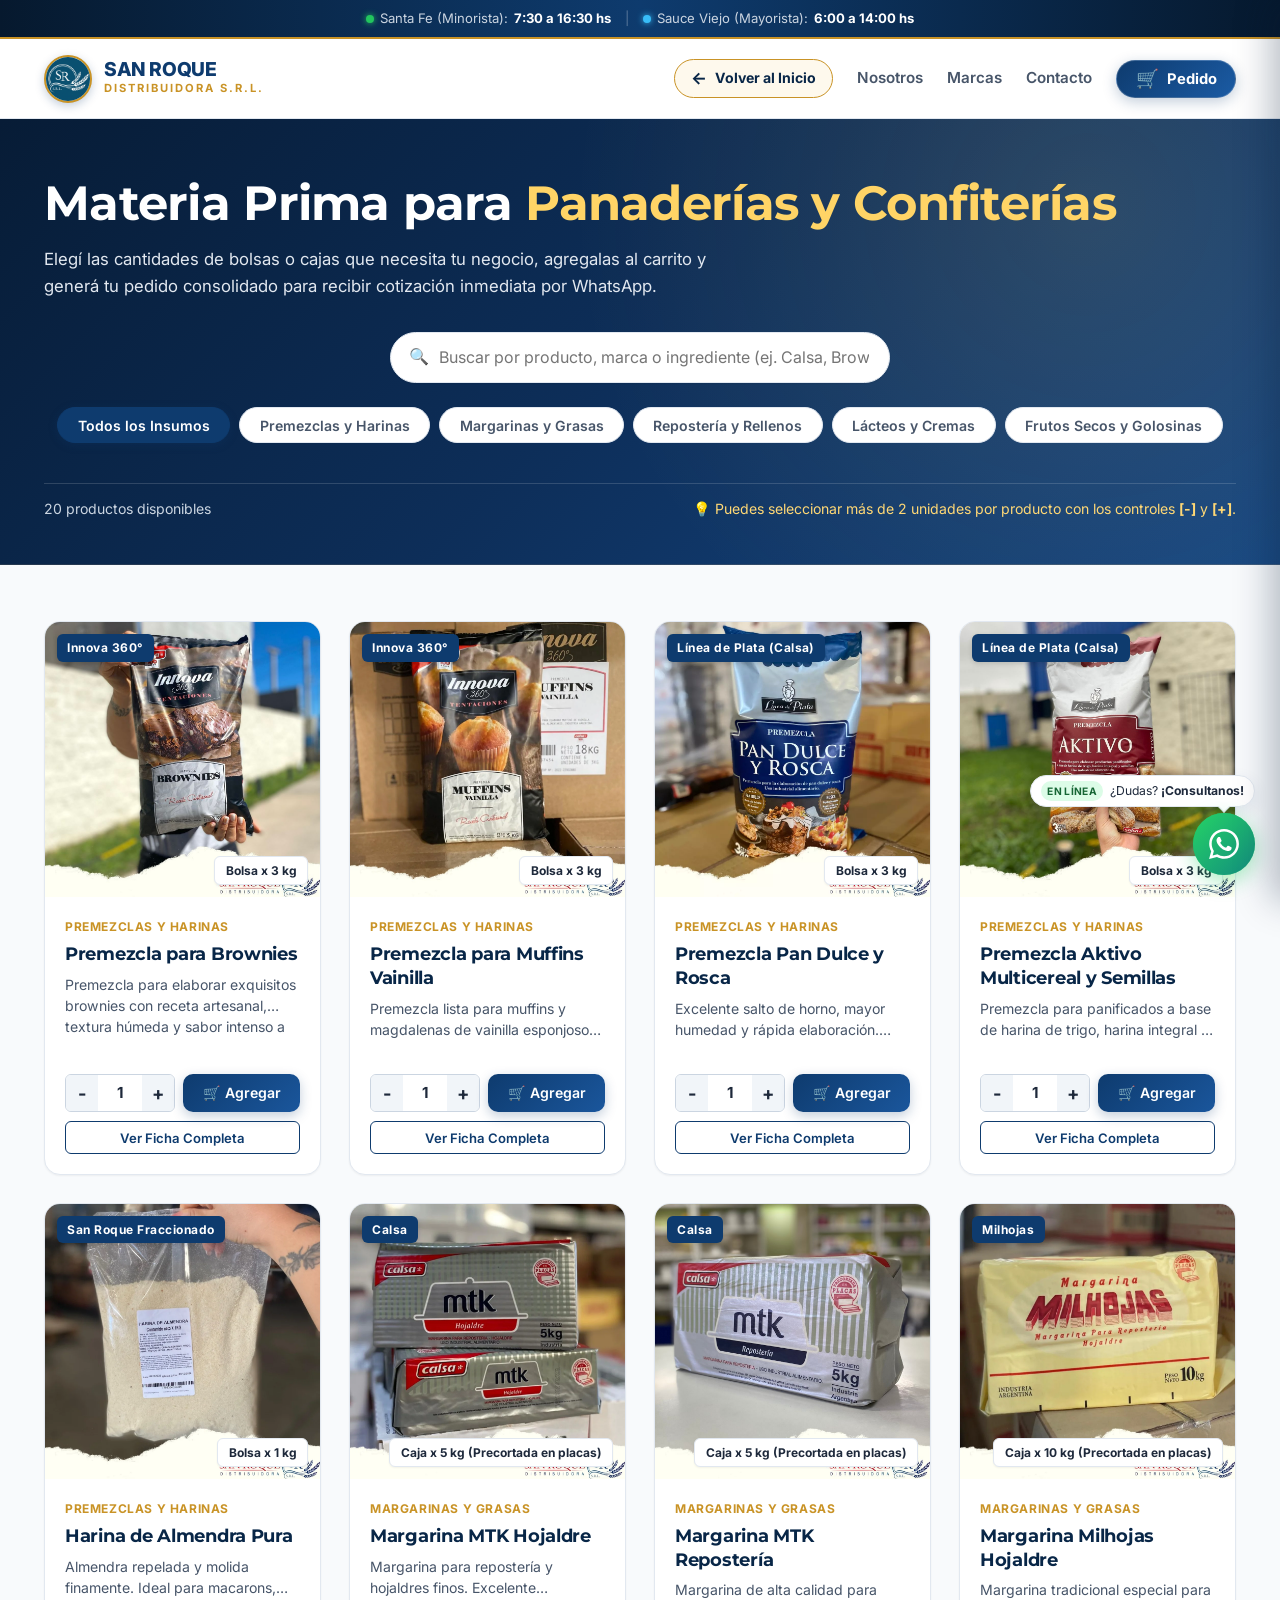
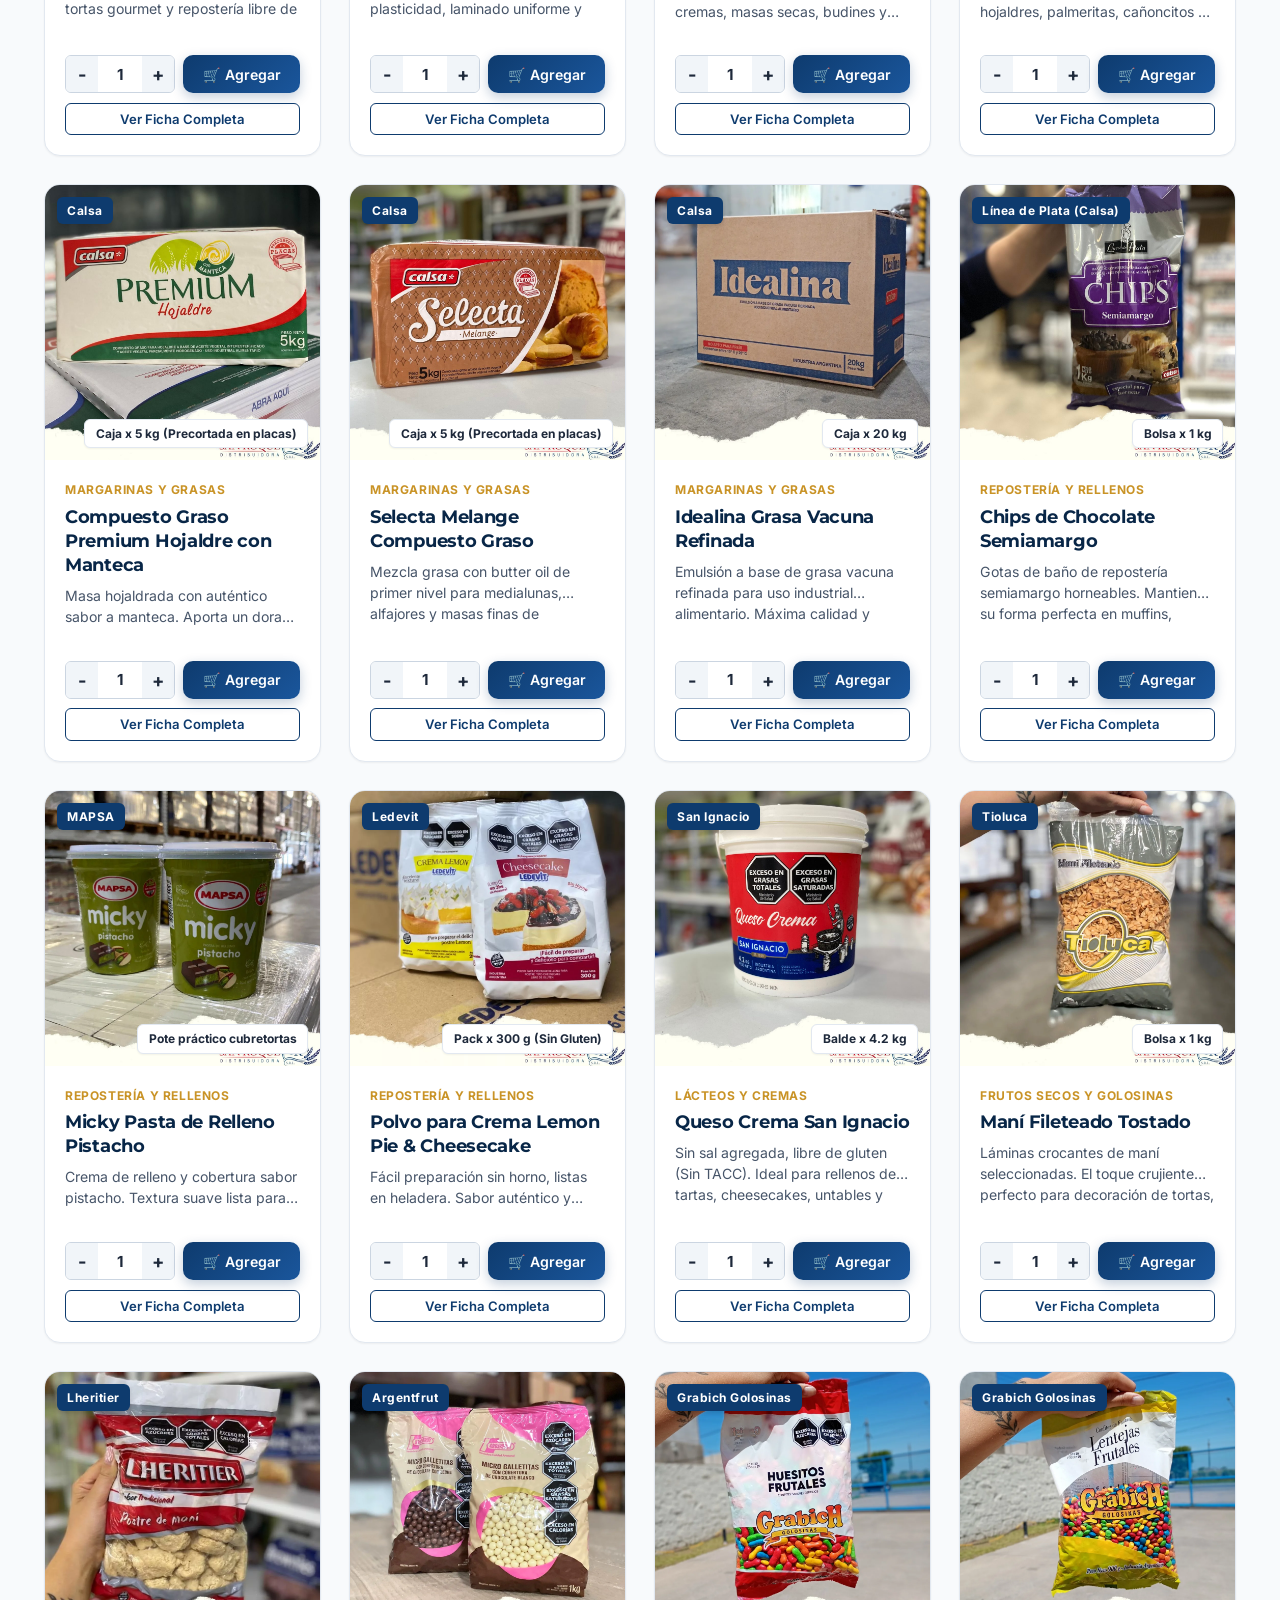
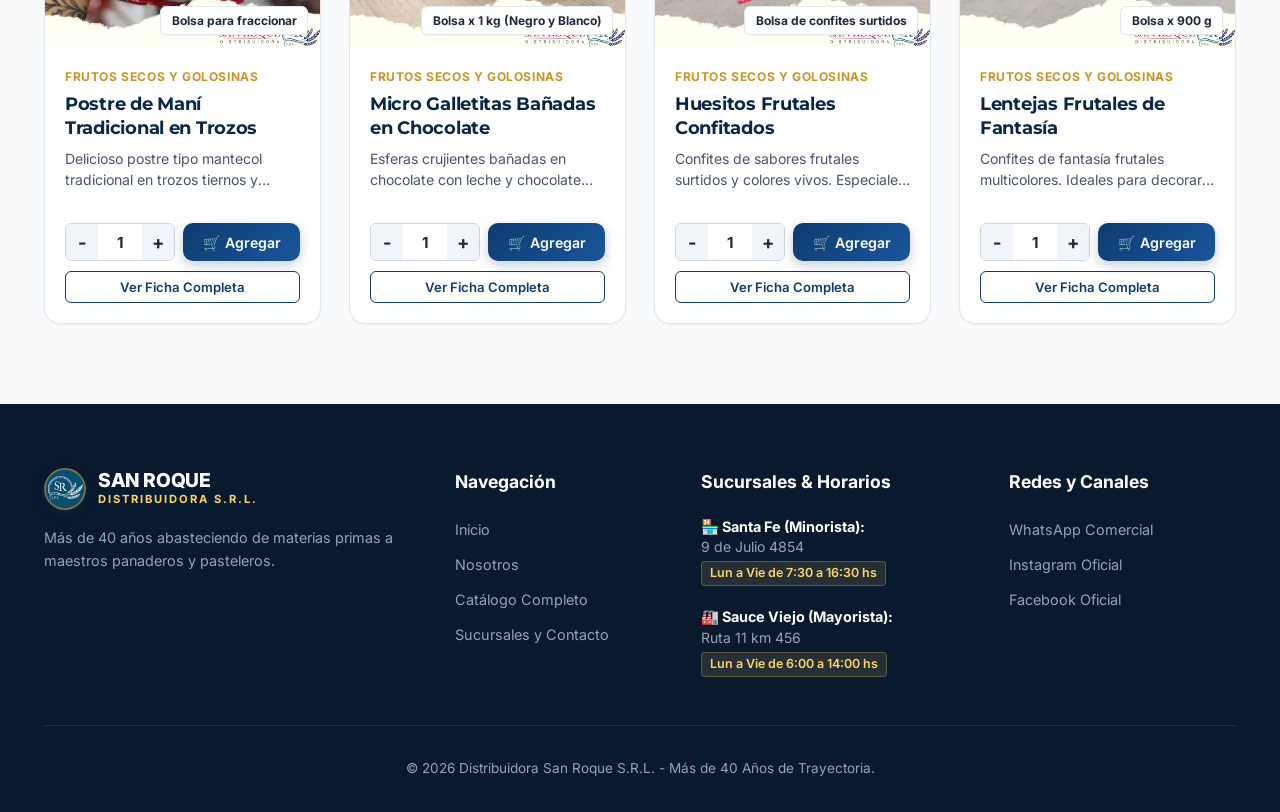
==== commit f74c0be8: "Sucursales" ====
--- a/catalogo.html
+++ b/catalogo.html
@@ -4,9 +4,9 @@
 <head>
   <meta charset="UTF-8">
   <meta name="viewport" content="width=device-width, initial-scale=1.0">
-  <title>Catálogo Mayorista | Materia Prima para Panaderías y Confiterías | San Roque</title>
+  <title>Catálogo de Productos | Materia Prima para Panaderías y Confiterías | San Roque</title>
   <meta name="description"
-    content="Catálogo completo de materias primas para panaderías y repostería. Agrega productos al carrito y haz tu pedido mayorista consolidado directamente por WhatsApp.">
+    content="Catálogo completo de materias primas para panaderías y repostería. Agrega productos al carrito y haz tu pedido consolidado directamente por WhatsApp.">
 
   <!-- Google Fonts: Montserrat + Outfit + Inter -->
   <link rel="preconnect" href="https://fonts.googleapis.com">
@@ -20,6 +20,17 @@
 </head>
 
 <body class="page-catalogo">
+
+  <!-- Barra Superior: Horarios de Sucursales -->
+  <aside class="top-promo-bar" aria-label="Horarios de Sucursales">
+    <div class="container top-promo-container">
+      <div class="top-promo-right" style="margin: 0 auto;">
+        <span class="top-promo-branch"><span class="branch-status-dot dot-retail"></span> Santa Fe (Minorista): <strong>7:30 a 16:30 hs</strong></span>
+        <span class="top-promo-divider">|</span>
+        <span class="top-promo-branch"><span class="branch-status-dot dot-wholesale"></span> Sauce Viejo (Mayorista): <strong>6:00 a 14:00 hs</strong></span>
+      </div>
+    </div>
+  </aside>
 
   <!-- Header Específico de Catálogo -->
   <header class="site-header site-header-catalogo">
@@ -61,10 +72,7 @@
     <!-- Banner de Cabecera con Degradado Corporativo -->
     <section class="catalogo-hero">
       <div class="container">
-        <div class="catalogo-hero-content">
-          <div class="hero-pill">
-            <span>📦 Catálogo Mayorista • Pedidos Online</span>
-          </div>
+
           <h1 class="catalogo-hero-title">
             Materia Prima para <span>Panaderías y Confiterías</span>
           </h1>
@@ -126,6 +134,7 @@
       <button class="close-cart-btn" id="close-cart-btn" aria-label="Cerrar Carrito">✕</button>
     </div>
 
+
     <div class="cart-drawer-body">
       <!-- Estado cuando el carrito está vacío -->
       <div class="cart-drawer-empty" id="cart-drawer-empty">
@@ -175,9 +184,9 @@
   <div class="floating-whatsapp-wrapper" id="whatsapp-wrapper">
     <div class="whatsapp-tooltip" id="whatsapp-tooltip">
       <span class="tooltip-badge">En línea</span>
-      <p>¿Consultas de stock mayorista? <strong>¡Escribinos!</strong></p>
-    </div>
-    <a href="https://wa.me/5491112345678?text=Hola%20Distribuidora%20San%20Roque%2C%20quisiera%20hacer%20una%20consulta%20mayorista"
+      <p>¿Dudas? <strong>¡Consultanos!</strong></p>
+    </div>
+    <a href="https://wa.me/5491112345678?text=Hola%20Distribuidora%20San%20Roque%2C%20quisiera%20hacer%20una%20consulta"
       target="_blank" rel="noopener noreferrer" class="floating-whatsapp" aria-label="Contactar por WhatsApp">
       <span class="pulse-ring"></span>
       <span class="pulse-ring pulse-ring-delay"></span>
@@ -265,7 +274,23 @@
             <li><a href="index.html#inicio">Inicio</a></li>
             <li><a href="index.html#nosotros">Nosotros</a></li>
             <li><a href="catalogo.html">Catálogo Completo</a></li>
-            <li><a href="index.html#contacto">Contacto y Redes</a></li>
+            <li><a href="index.html#contacto">Sucursales y Contacto</a></li>
+          </ul>
+        </div>
+        <div class="footer-col footer-col-branches">
+          <h5>Sucursales & Horarios</h5>
+          <ul class="footer-links footer-branches-list">
+            <li>
+              <strong>🏪 Santa Fe (Minorista):</strong><br>
+              <span>9 de Julio 4854</span><br>
+              <span class="footer-schedule-badge">Lun a Vie de 7:30 a 16:30 hs</span>
+            </li>
+            <li style="margin-top: 0.75rem;">
+              <strong>🏭 Sauce Viejo (Mayorista):</strong><br>
+              <span>Ruta 11 km 456</span><br>
+              <span class="footer-schedule-badge">Lun a Vie de 6:00 a 14:00 hs</span>
+            </li>
+
           </ul>
         </div>
         <div class="footer-col">
--- a/css/style.css
+++ b/css/style.css
@@ -117,6 +117,98 @@
   line-height: 1.25;
   color: var(--color-primary-dark);
   letter-spacing: -0.015em;
+}
+
+/* ==========================================================================
+   Barra Superior de Promoción (Top Promo Bar)
+   ========================================================================== */
+.top-promo-bar {
+  background: linear-gradient(90deg, #06192e 0%, #0e3b6e 50%, #06192e 100%);
+  border-bottom: 2px solid #c99326;
+  color: #f8fafc;
+  padding: 0.5rem 0;
+  font-size: 0.86rem;
+  z-index: 1001;
+  position: relative;
+}
+
+.top-promo-container {
+  display: flex;
+  align-items: center;
+  justify-content: space-between;
+  flex-wrap: wrap;
+  gap: 0.6rem;
+}
+
+.top-promo-left {
+  display: inline-flex;
+  align-items: center;
+  gap: 0.6rem;
+  font-weight: 500;
+}
+
+.top-promo-badge {
+  background: #c99326;
+  color: #06192e;
+  font-size: 0.74rem;
+  font-weight: 800;
+  text-transform: uppercase;
+  letter-spacing: 0.06em;
+  padding: 0.2rem 0.6rem;
+  border-radius: var(--radius-full);
+  display: inline-flex;
+  align-items: center;
+  gap: 0.3rem;
+  box-shadow: 0 2px 6px rgba(201, 147, 38, 0.4);
+}
+
+.top-promo-text {
+  color: #f1f5f9;
+}
+
+.top-promo-text strong {
+  color: #ffd466;
+  font-weight: 700;
+}
+
+.top-promo-right {
+  display: inline-flex;
+  align-items: center;
+  gap: 0.85rem;
+  font-size: 0.82rem;
+  color: #cbd5e1;
+}
+
+.top-promo-branch {
+  display: inline-flex;
+  align-items: center;
+  gap: 0.4rem;
+}
+
+.top-promo-branch strong {
+  color: #ffffff;
+}
+
+.branch-status-dot {
+  width: 8px;
+  height: 8px;
+  border-radius: 50%;
+  display: inline-block;
+  box-shadow: 0 0 6px currentColor;
+}
+
+.dot-retail {
+  background-color: #22c55e;
+  color: #22c55e;
+}
+
+.dot-wholesale {
+  background-color: #38bdf8;
+  color: #38bdf8;
+}
+
+.top-promo-divider {
+  color: rgba(255, 255, 255, 0.3);
 }
 
 /* ==========================================================================
@@ -993,37 +1085,70 @@
 
 .brands-grid {
   display: grid;
-  grid-template-columns: repeat(auto-fit, minmax(220px, 1fr));
-  gap: 1.5rem;
+  grid-template-columns: repeat(4, 1fr);
+  gap: 2rem;
+  max-width: 960px;
+  margin: 0 auto;
 }
 
 .brand-card {
   background: #ffffff;
-  border: 1px solid rgba(14, 59, 110, 0.1);
-  padding: 1.75rem 1.5rem;
-  border-radius: var(--radius-md);
-  text-align: center;
+  border: 1px solid rgba(14, 59, 110, 0.08);
+  padding: 2rem 1.5rem;
+  border-radius: 16px;
+  display: flex;
+  align-items: center;
+  justify-content: center;
+  min-height: 120px;
   box-shadow: 0 4px 15px rgba(14, 59, 110, 0.05);
-  transition: all var(--transition-fast);
+  transition: all 0.4s cubic-bezier(0.25, 0.46, 0.45, 0.94);
+  filter: grayscale(30%);
 }
 
 .brand-card:hover {
   border-color: var(--color-primary-light);
-  transform: translateY(-5px);
-  box-shadow: 0 12px 25px rgba(14, 59, 110, 0.12);
-}
-
-.brand-card h4 {
-  font-size: 1.25rem;
-  color: var(--color-primary);
-  margin-bottom: 0.5rem;
-  font-family: 'Outfit', sans-serif;
-}
-
-.brand-card p {
-  font-size: 0.88rem;
-  color: var(--text-secondary);
-  line-height: 1.45;
+  transform: translateY(-6px);
+  box-shadow: 0 16px 35px rgba(14, 59, 110, 0.14);
+  filter: grayscale(0%);
+}
+
+.brand-card img {
+  max-width: 100%;
+  max-height: 80px;
+  object-fit: contain;
+  transition: transform 0.4s cubic-bezier(0.25, 0.46, 0.45, 0.94);
+}
+
+.brand-card:hover img {
+  transform: scale(1.05);
+}
+
+@media (max-width: 768px) {
+  .brands-grid {
+    grid-template-columns: repeat(3, 1fr);
+    gap: 1.25rem;
+  }
+  .brand-card {
+    padding: 1.5rem 1rem;
+    min-height: 100px;
+  }
+  .brand-card img {
+    max-height: 60px;
+  }
+}
+
+@media (max-width: 480px) {
+  .brands-grid {
+    grid-template-columns: repeat(2, 1fr);
+    gap: 1rem;
+  }
+  .brand-card {
+    padding: 1.25rem 0.75rem;
+    min-height: 85px;
+  }
+  .brand-card img {
+    max-height: 50px;
+  }
 }
 
 /* ==========================================================================
@@ -1410,87 +1535,231 @@
   box-shadow: 0 4px 14px rgba(24, 119, 242, 0.35);
 }
 
-.contact-grid {
+/* ==========================================================================
+   Sucursales: Ubicación y Horarios (Santa Fe Minorista & Sauce Viejo Mayorista)
+   ========================================================================== */
+.branches-section-wrap {
+  margin-top: 3.5rem;
+}
+
+.branches-header {
+  text-align: center;
+  margin-bottom: 2.5rem;
+}
+
+.branches-title {
+  font-size: 2.1rem;
+  color: var(--color-primary-dark);
+  margin-top: 0.5rem;
+  margin-bottom: 0.6rem;
+}
+
+.branches-subtitle {
+  color: var(--text-secondary);
+  font-size: 1.05rem;
+  max-width: 680px;
+  margin: 0 auto;
+  line-height: 1.55;
+}
+
+.branches-grid {
   display: grid;
-  grid-template-columns: 1fr 1fr;
-  gap: 3.5rem;
-}
-
-.contact-info-list {
+  grid-template-columns: repeat(auto-fit, minmax(340px, 1fr));
+  gap: 2rem;
+  margin-bottom: 3rem;
+}
+
+.branch-card {
+  background: var(--bg-surface);
+  border-radius: var(--radius-lg);
+  padding: 2.25rem 2rem;
+  border: 1px solid var(--border-color);
+  box-shadow: var(--shadow-md);
   display: flex;
   flex-direction: column;
-  gap: 1.5rem;
-  margin-top: 1.25rem;
-}
-
-.contact-item {
+  position: relative;
+  overflow: hidden;
+  transition: transform var(--transition-fast), box-shadow var(--transition-fast), border-color var(--transition-fast);
+}
+
+.branch-card:hover {
+  transform: translateY(-5px);
+  box-shadow: var(--shadow-xl);
+}
+
+.branch-card-retail {
+  border-top: 5px solid #16a34a;
+}
+
+.branch-card-wholesale {
+  border-top: 5px solid var(--color-primary);
+}
+
+.branch-card-header {
+  margin-bottom: 1.5rem;
+  border-bottom: 1px solid var(--border-color);
+  padding-bottom: 1.25rem;
+}
+
+.branch-tag-pill {
+  display: inline-flex;
+  align-items: center;
+  gap: 0.4rem;
+  font-size: 0.78rem;
+  font-weight: 700;
+  text-transform: uppercase;
+  letter-spacing: 0.06em;
+  padding: 0.3rem 0.8rem;
+  border-radius: var(--radius-full);
+  margin-bottom: 0.75rem;
+}
+
+.branch-tag-retail {
+  background-color: #ecfdf5;
+  color: #15803d;
+  border: 1px solid #bbf7d0;
+}
+
+.branch-tag-wholesale {
+  background-color: #eff6ff;
+  color: #1d4ed8;
+  border: 1px solid #bfdbfe;
+}
+
+.branch-name {
+  font-size: 1.5rem;
+  color: var(--color-primary-dark);
+  margin-bottom: 0.4rem;
+}
+
+.branch-role {
+  color: var(--text-secondary);
+  font-size: 0.92rem;
+  line-height: 1.45;
+}
+
+.branch-details-list {
+  display: flex;
+  flex-direction: column;
+  gap: 1.15rem;
+  flex: 1;
+}
+
+.branch-detail-item {
   display: flex;
   gap: 1rem;
   align-items: flex-start;
 }
 
-.contact-icon {
-  width: 44px;
-  height: 44px;
-  border-radius: 50%;
-  background-color: #e0f2fe;
-  color: var(--color-primary);
+.branch-detail-icon {
+  width: 42px;
+  height: 42px;
+  border-radius: 10px;
+  background-color: #f1f5f9;
   display: flex;
   align-items: center;
   justify-content: center;
   font-size: 1.2rem;
   flex-shrink: 0;
-}
-
-.contact-item h5 {
-  font-size: 1rem;
+  border: 1px solid #e2e8f0;
+}
+
+.branch-detail-info {
+  display: flex;
+  flex-direction: column;
+  gap: 0.2rem;
+}
+
+.branch-detail-label {
+  font-size: 0.75rem;
+  text-transform: uppercase;
+  letter-spacing: 0.06em;
+  font-weight: 700;
+  color: var(--text-muted);
+}
+
+.branch-detail-value {
+  font-size: 1.05rem;
   color: var(--color-primary-dark);
-  margin-bottom: 0.2rem;
-}
-
-.contact-item p {
+}
+
+.branch-detail-desc {
+  font-size: 0.9rem;
   color: var(--text-secondary);
-  font-size: 0.95rem;
-}
-
-.contact-form-card {
-  background: var(--bg-surface);
-  padding: 2.5rem;
-  border-radius: var(--radius-lg);
-  border: 1px solid var(--border-color);
-  box-shadow: var(--shadow-lg);
-}
-
-.form-group {
-  margin-bottom: 1.25rem;
-}
-
-.form-label {
-  display: block;
+  line-height: 1.4;
+}
+
+.branch-detail-highlight {
+  background: linear-gradient(135deg, #fffbeb 0%, #fef3c7 100%);
+  padding: 0.85rem 1rem;
+  border-radius: var(--radius-md);
+  border: 1px solid #fde68a;
+}
+
+.branch-detail-highlight .branch-detail-icon {
+  background: #ffffff;
+  border-color: #fcd34d;
+}
+
+.branch-detail-highlight .branch-detail-value {
+  color: #92400e;
+  font-weight: 800;
+  font-size: 1.1rem;
+}
+
+.branch-actions {
+  display: flex;
+  gap: 0.85rem;
+  margin-top: 1.75rem;
+  padding-top: 1.25rem;
+  border-top: 1px solid var(--border-color);
+}
+
+.btn-branch-maps {
+  flex: 1;
+  background-color: #ffffff;
+  border: 1.5px solid var(--border-color);
+  color: var(--text-primary);
   font-size: 0.88rem;
+  display: inline-flex;
+  align-items: center;
+  justify-content: center;
+  gap: 0.4rem;
+  padding: 0.65rem 0.8rem;
+  border-radius: var(--radius-md);
+  text-decoration: none;
   font-weight: 600;
-  margin-bottom: 0.4rem;
-  color: var(--text-primary);
-}
-
-.form-control {
-  width: 100%;
-  padding: 0.75rem 1rem;
-  border-radius: var(--radius-sm);
-  border: 1px solid var(--border-color);
-  background-color: #fff;
   transition: all var(--transition-fast);
 }
 
-.form-control:focus {
-  outline: none;
+.btn-branch-maps:hover {
   border-color: var(--color-primary);
-  box-shadow: 0 0 0 3px rgba(14, 59, 110, 0.12);
-}
-
-textarea.form-control {
-  min-height: 120px;
-  resize: vertical;
+  color: var(--color-primary);
+  background-color: #f8fafc;
+  transform: translateY(-2px);
+}
+
+.btn-branch-wa {
+  flex: 1.1;
+  font-size: 0.88rem;
+  display: inline-flex;
+  align-items: center;
+  justify-content: center;
+  gap: 0.4rem;
+  padding: 0.65rem 0.8rem;
+  border-radius: var(--radius-md);
+  text-decoration: none;
+  font-weight: 600;
+  transition: all var(--transition-fast);
+}
+
+/* Catálogo: Encabezado de Pills */
+.catalogo-hero-header-pills {
+  display: flex;
+  flex-wrap: wrap;
+  gap: 0.75rem;
+  align-items: center;
+  margin-bottom: 1.5rem;
 }
 
 /* ==========================================================================
@@ -1505,9 +1774,31 @@
 
 .footer-grid {
   display: grid;
-  grid-template-columns: 2fr 1fr 1fr;
-  gap: 3rem;
+  grid-template-columns: 1.8fr 1fr 1.3fr 1.1fr;
+  gap: 2.5rem;
   margin-bottom: 3rem;
+}
+
+.footer-branches-list li {
+  line-height: 1.45;
+  font-size: 0.88rem;
+}
+
+.footer-branches-list strong {
+  color: #ffffff;
+  font-size: 0.9rem;
+}
+
+.footer-schedule-badge {
+  display: inline-block;
+  background: rgba(255, 212, 102, 0.12);
+  color: #ffd466;
+  font-size: 0.78rem;
+  font-weight: 600;
+  padding: 0.15rem 0.5rem;
+  border-radius: 4px;
+  border: 1px solid rgba(255, 212, 102, 0.25);
+  margin-top: 0.2rem;
 }
 
 .footer-brand h3 {
@@ -1732,31 +2023,37 @@
 
 .whatsapp-tooltip {
   position: absolute;
-  bottom: 74px;
+  bottom: 68px;
   right: 0;
   background: #ffffff;
   color: var(--text-primary);
-  padding: 0.75rem 1.1rem;
-  border-radius: var(--radius-md);
-  box-shadow: 0 10px 25px -3px rgba(14, 59, 110, 0.15);
+  padding: 0.32rem 0.65rem;
+  border-radius: var(--radius-full);
+  box-shadow: 0 6px 18px -2px rgba(14, 59, 110, 0.12);
   border: 1px solid var(--border-color);
   white-space: nowrap;
-  font-size: 0.84rem;
-  display: flex;
-  align-items: center;
-  gap: 0.6rem;
+  font-size: 0.76rem;
+  display: flex;
+  align-items: center;
+  gap: 0.4rem;
   animation: tooltipBounce 6.5s ease-in-out infinite;
   cursor: pointer;
   transition: opacity var(--transition-fast), transform var(--transition-fast);
 }
 
+.whatsapp-tooltip p {
+  margin: 0;
+  font-size: 0.76rem;
+  line-height: 1.2;
+}
+
 .whatsapp-tooltip::after {
   content: '';
   position: absolute;
-  bottom: -6px;
-  right: 25px;
-  width: 12px;
-  height: 12px;
+  bottom: -5px;
+  right: 26px;
+  width: 8px;
+  height: 8px;
   background: #ffffff;
   border-right: 1px solid var(--border-color);
   border-bottom: 1px solid var(--border-color);
@@ -1767,11 +2064,11 @@
   background: #dcfce7;
   color: #166534;
   font-weight: 700;
-  font-size: 0.72rem;
-  padding: 0.2rem 0.5rem;
+  font-size: 0.64rem;
+  padding: 0.12rem 0.4rem;
   border-radius: var(--radius-full);
   text-transform: uppercase;
-  letter-spacing: 0.04em;
+  letter-spacing: 0.03em;
 }
 
 /* ==========================================================================
@@ -2756,10 +3053,32 @@
    ========================================================================== */
 @media (max-width: 992px) {
 
+  .top-promo-container {
+    flex-direction: column;
+    text-align: center;
+    gap: 0.4rem;
+  }
+
+  .top-promo-left,
+  .top-promo-right {
+    justify-content: center;
+  }
+
   .about-grid,
-  .contact-grid {
+  .branches-grid {
     grid-template-columns: 1fr;
-    gap: 2.5rem;
+    gap: 2rem;
+  }
+
+  .shipping-promo-body {
+    grid-template-columns: 1fr;
+    text-align: center;
+    justify-items: center;
+    gap: 1.5rem;
+  }
+
+  .shipping-promo-description {
+    margin: 0 auto;
   }
 
   .about-floating-card {
@@ -2772,7 +3091,7 @@
   }
 
   .footer-grid {
-    grid-template-columns: 1fr;
+    grid-template-columns: 1fr 1fr;
     gap: 2rem;
   }
 
@@ -2805,7 +3124,7 @@
 @media (max-width: 768px) {
   /* Espacio inferior para la barra de navegación móvil solo en catálogo */
   body.page-catalogo {
-    padding-bottom: 74px;
+    padding-bottom: 82px;
   }
 
   /* Header compacto tipo App Bar */
@@ -3092,10 +3411,13 @@
     right: 16px !important;
   }
 
-  /* Banner Hero de Catálogo en Móvil: Compacto y enfocado a los productos */
+  /* Banner Hero de Catálogo en Móvil: Con el mismo tono azul corporativo de la versión web */
   .catalogo-hero {
-    padding: 1.25rem 0 0.85rem !important;
-    background: linear-gradient(180deg, rgba(14, 59, 110, 0.05) 0%, rgba(248, 250, 252, 0) 100%) !important;
+    padding: 1.75rem 0 1.25rem !important;
+    background: radial-gradient(circle at 85% 20%, rgba(255, 212, 102, 0.12) 0%, transparent 45%),
+                linear-gradient(135deg, #071c36 0%, #0d2e59 50%, #154784 100%) !important;
+    color: #ffffff !important;
+    border-bottom: 1px solid rgba(255, 255, 255, 0.12) !important;
   }
 
   .catalogo-hero-content {
@@ -3103,57 +3425,78 @@
   }
 
   .catalogo-hero .hero-pill {
-    font-size: 0.72rem !important;
-    padding: 0.22rem 0.75rem !important;
-    margin-bottom: 0.45rem !important;
+    font-size: 0.74rem !important;
+    padding: 0.28rem 0.85rem !important;
+    margin-bottom: 0.6rem !important;
     display: inline-flex !important;
+    background: rgba(255, 255, 255, 0.16) !important;
+    border: 1px solid rgba(255, 255, 255, 0.35) !important;
+    color: #ffd875 !important;
   }
 
   .catalogo-hero-title {
-    font-size: 1.35rem !important;
-    line-height: 1.22 !important;
-    margin-bottom: 0.35rem !important;
+    font-size: 1.45rem !important;
+    line-height: 1.25 !important;
+    margin-bottom: 0.4rem !important;
     text-align: center !important;
+    color: #ffffff !important;
     letter-spacing: -0.01em !important;
   }
 
+  .catalogo-hero-title span {
+    color: #ffd466 !important;
+  }
+
   .catalogo-hero-desc {
-    font-size: 0.82rem !important;
-    line-height: 1.4 !important;
-    margin-bottom: 0.85rem !important;
+    font-size: 0.84rem !important;
+    line-height: 1.45 !important;
+    margin-bottom: 1rem !important;
     margin-left: auto !important;
     margin-right: auto !important;
-    max-width: 92% !important;
-    color: var(--text-secondary) !important;
+    max-width: 95% !important;
+    color: #e2e8f0 !important;
     text-align: center !important;
   }
 
   /* Controles de Búsqueda y Filtros en Móvil */
   .catalog-controls {
     margin-bottom: 0.85rem !important;
-    gap: 0.65rem !important;
+    gap: 0.75rem !important;
   }
 
   .search-box {
     border-radius: var(--radius-full) !important;
-    padding: 0.5rem 0.95rem !important;
-    box-shadow: 0 2px 10px rgba(14, 59, 110, 0.06) !important;
-    border: 1.5px solid #e2e8f0 !important;
+    padding: 0 !important;
+    box-shadow: 0 4px 15px rgba(0, 0, 0, 0.25) !important;
+    border: 1px solid rgba(255, 255, 255, 0.2) !important;
     background: #ffffff !important;
+    width: 100% !important;
   }
 
   .search-box input {
-    font-size: 0.84rem !important;
+    font-size: 0.85rem !important;
+    padding: 0.65rem 1rem 0.65rem 2.7rem !important;
+    border: none !important;
+    background: transparent !important;
+    color: var(--text-primary) !important;
+    width: 100% !important;
+    border-radius: var(--radius-full) !important;
+  }
+
+  .search-box .search-icon {
+    left: 1rem !important;
+    color: var(--text-muted) !important;
+    font-size: 0.95rem !important;
   }
 
   .filter-pills {
     display: flex !important;
     overflow-x: auto !important;
     white-space: nowrap !important;
-    padding: 0.15rem 0.35rem 0.45rem !important;
+    padding: 0.25rem 0.35rem 0.5rem !important;
     margin-left: -0.5rem !important;
     margin-right: -0.5rem !important;
-    gap: 0.45rem !important;
+    gap: 0.5rem !important;
     -webkit-overflow-scrolling: touch !important;
     scrollbar-width: none !important;
   }
@@ -3164,12 +3507,24 @@
 
   .filter-btn {
     flex-shrink: 0 !important;
-    padding: 0.42rem 0.85rem !important;
+    padding: 0.45rem 0.95rem !important;
     font-size: 0.78rem !important;
     font-weight: 600 !important;
     border-radius: var(--radius-full) !important;
     min-height: 34px !important;
+    background: #ffffff !important;
+    color: var(--text-secondary) !important;
+    border: 1px solid rgba(255, 255, 255, 0.4) !important;
+    box-shadow: 0 2px 6px rgba(0, 0, 0, 0.15) !important;
     transition: all 0.2s ease !important;
+  }
+
+  .filter-btn.active {
+    background: #ffd466 !important;
+    color: #071c36 !important;
+    border-color: #ffd466 !important;
+    font-weight: 700 !important;
+    box-shadow: 0 2px 10px rgba(255, 212, 102, 0.4) !important;
   }
 
   .catalogo-status-bar {
@@ -3177,9 +3532,10 @@
     flex-direction: row !important;
     justify-content: space-between !important;
     align-items: center !important;
-    padding-top: 0.3rem !important;
-    font-size: 0.78rem !important;
-    color: var(--text-muted) !important;
+    padding-top: 0.6rem !important;
+    font-size: 0.82rem !important;
+    color: #cbd5e1 !important;
+    border-top: 1px solid rgba(255, 255, 255, 0.15) !important;
     font-weight: 600 !important;
   }
 
@@ -3575,7 +3931,7 @@
     bottom: 0 !important;
     left: 0 !important;
     right: 0 !important;
-    height: 60px !important;
+    height: 68px !important;
     background: #ffffff !important;
     border-top: 1px solid #e2e8f0 !important;
     box-shadow: 0 -4px 20px rgba(14, 59, 110, 0.07) !important;
@@ -3611,7 +3967,7 @@
   }
 
   .mobile-nav-icon {
-    font-size: 1.25rem !important;
+    font-size: 1.45rem !important;
     line-height: 1 !important;
     margin-bottom: 0.15rem !important;
   }
@@ -3641,7 +3997,7 @@
   }
 
   .mobile-nav-label {
-    font-size: 0.66rem !important;
+    font-size: 0.72rem !important;
     font-weight: 600 !important;
     letter-spacing: 0.01em !important;
   }
@@ -3706,4 +4062,14 @@
     transform: translateY(0);
     opacity: 1;
   }
+}
+
+@media (max-width: 600px) {
+  .footer-grid {
+    grid-template-columns: 1fr;
+  }
+
+  .branch-actions {
+    flex-direction: column;
+  }
 }
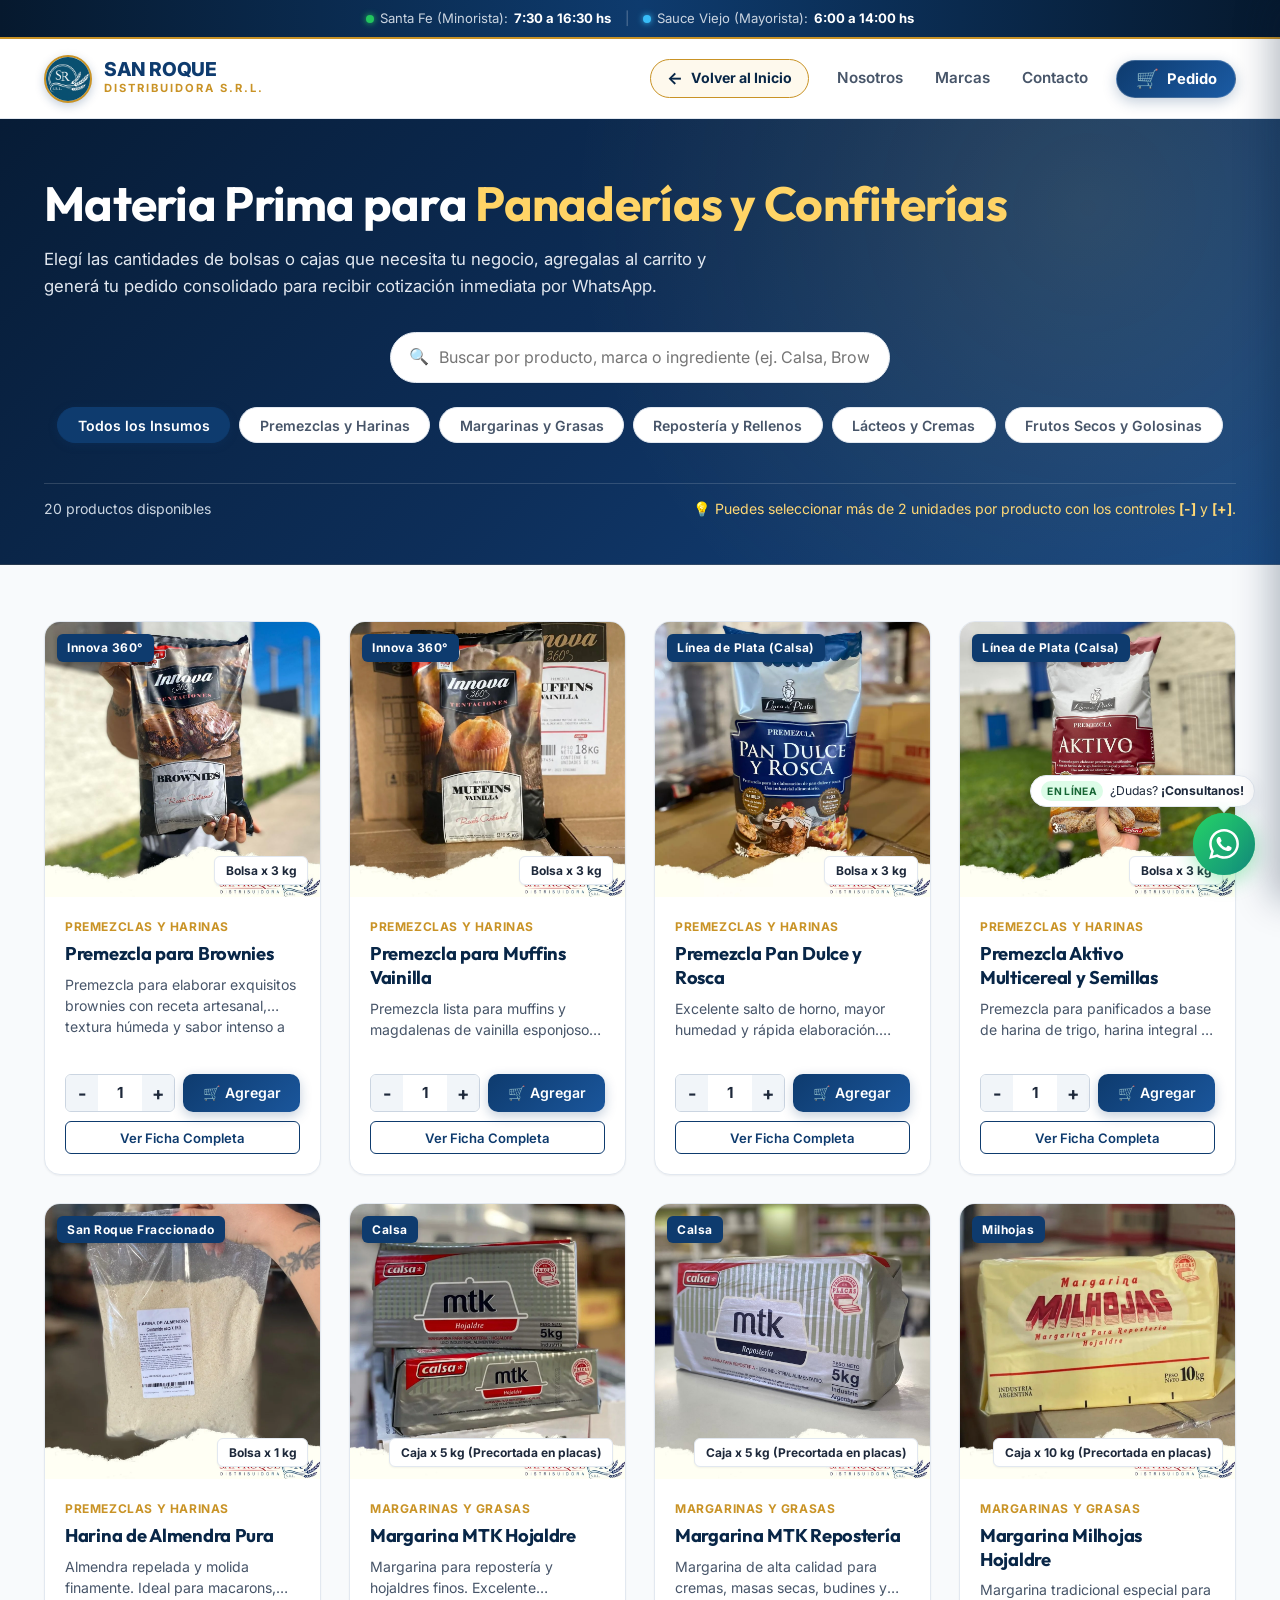
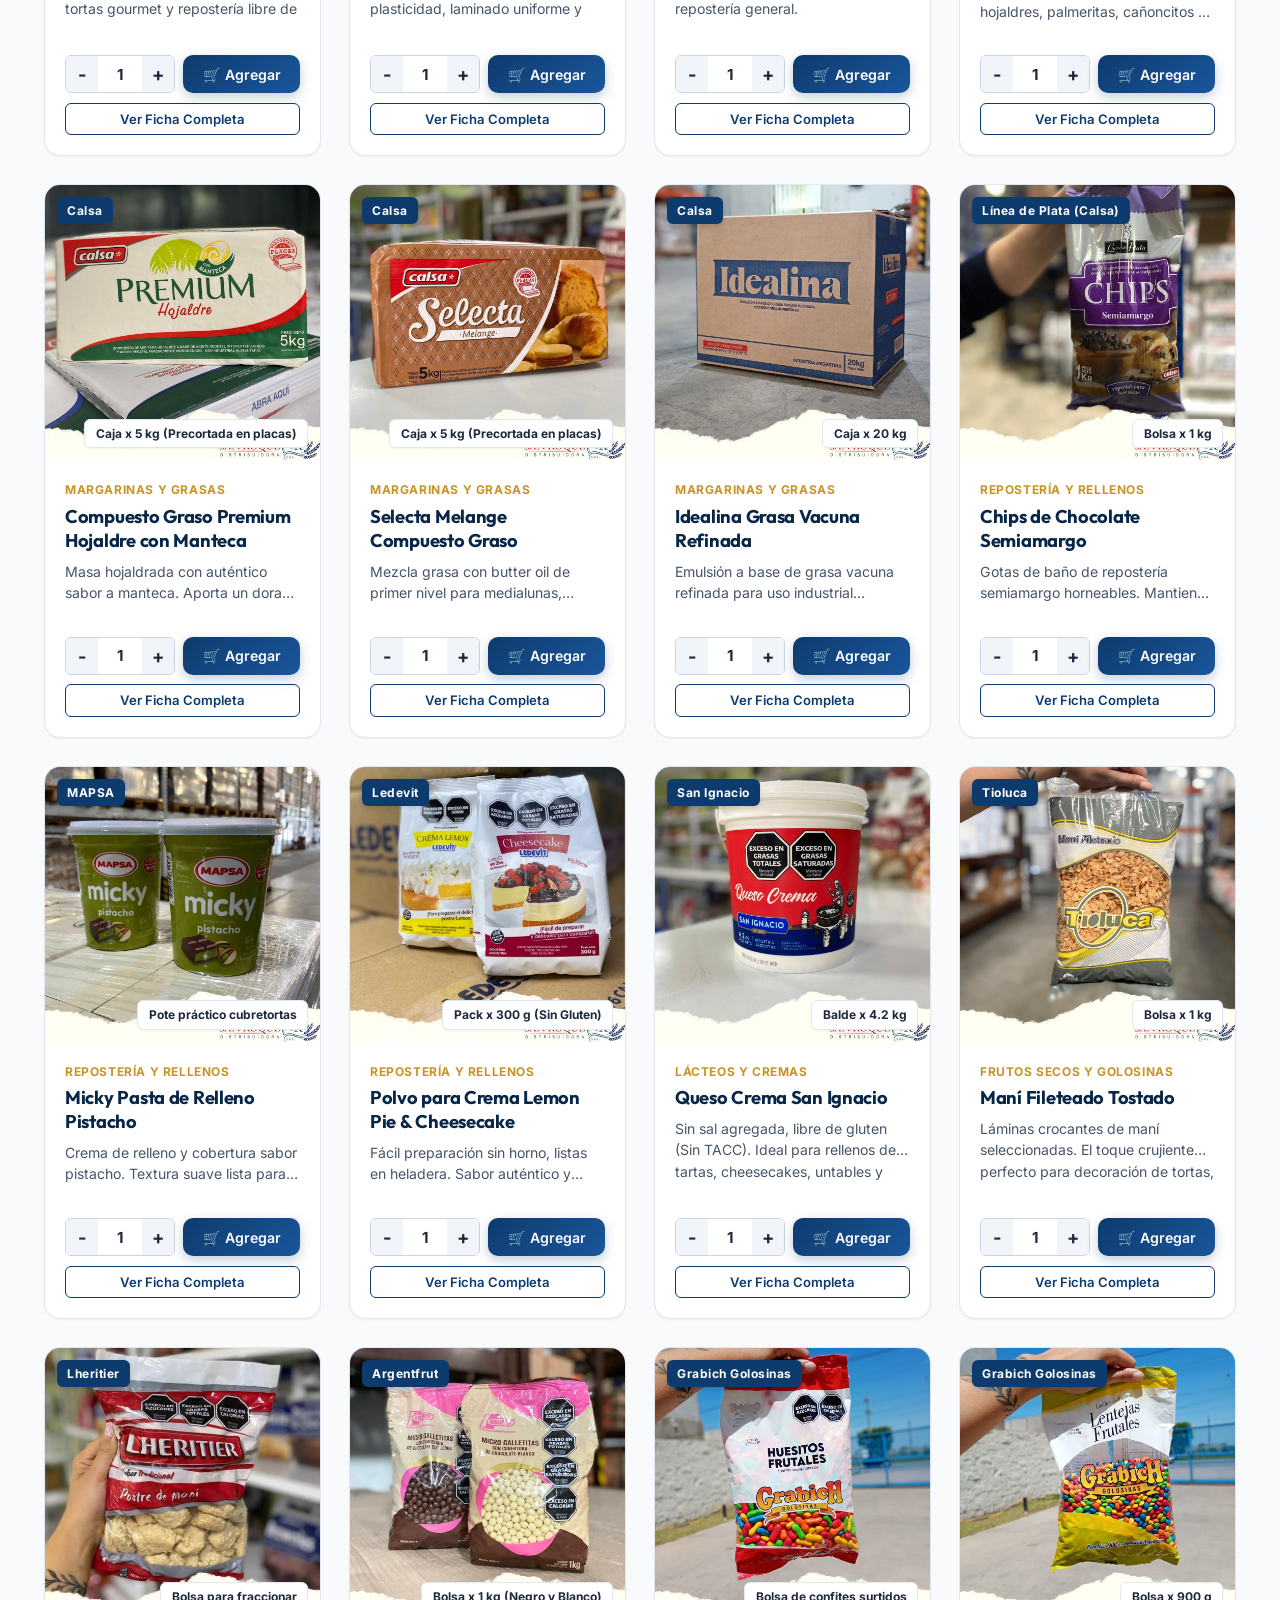
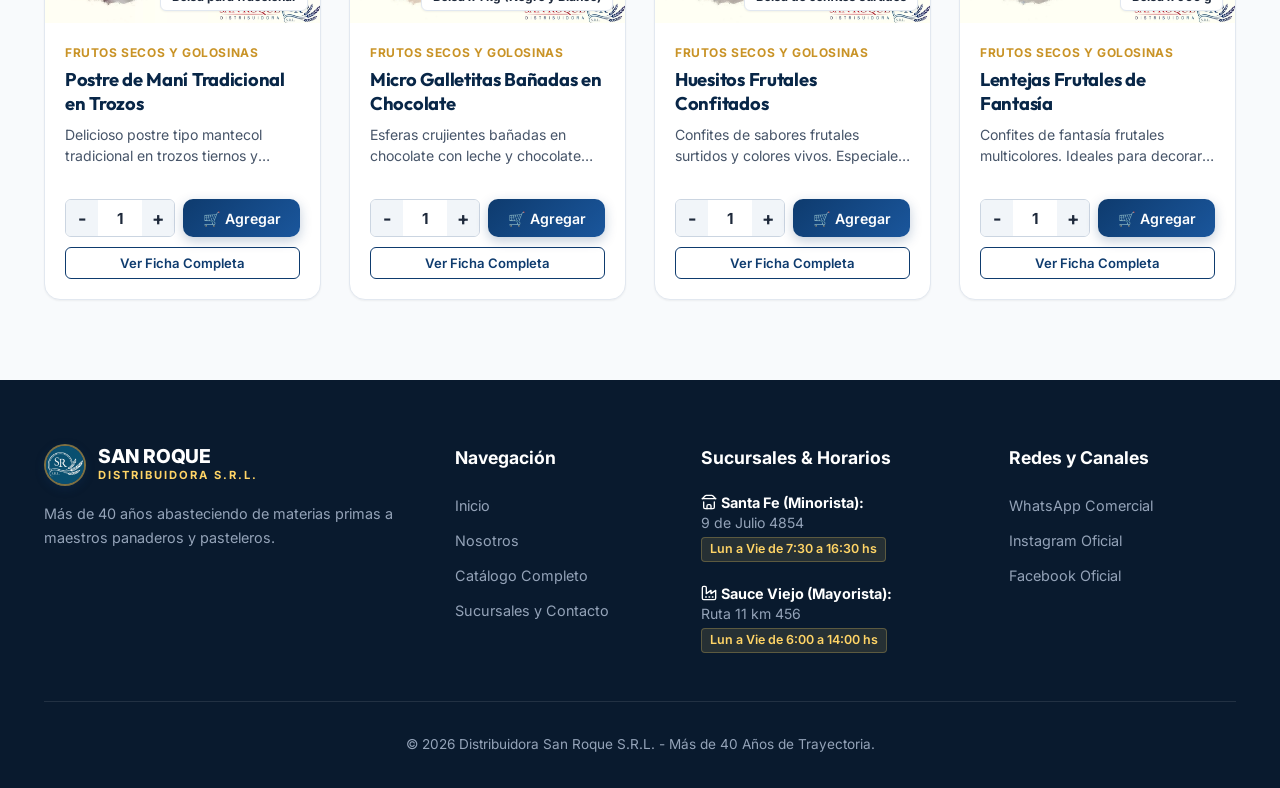
==== commit b4a9039e: "iconos modificados" ====
--- a/catalogo.html
+++ b/catalogo.html
@@ -8,12 +8,15 @@
   <meta name="description"
     content="Catálogo completo de materias primas para panaderías y repostería. Agrega productos al carrito y haz tu pedido consolidado directamente por WhatsApp.">
 
-  <!-- Google Fonts: Montserrat + Outfit + Inter -->
+  <!-- Google Fonts: Outfit (Display & Titulares) + Inter (Cuerpo & UI) -->
   <link rel="preconnect" href="https://fonts.googleapis.com">
   <link rel="preconnect" href="https://fonts.gstatic.com" crossorigin>
   <link
-    href="https://fonts.googleapis.com/css2?family=Inter:wght@400;500;600;700&family=Montserrat:wght@600;700;800&family=Outfit:wght@600;700;800&display=swap"
+    href="https://fonts.googleapis.com/css2?family=Inter:wght@400;500;600;700&family=Outfit:wght@500;600;700;800;900&display=swap"
     rel="stylesheet">
+
+  <!-- Favicon -->
+  <link rel="icon" type="image/png" href="imagenes de pagina/logo sin fondo.png">
 
   <!-- Estilos CSS -->
   <link rel="stylesheet" href="css/style.css">
@@ -103,7 +106,7 @@
 
             <!-- Contador de disponibilidad -->
             <div class="catalogo-status-bar">
-              <span id="total-products-count">Cargando insumos...</span>
+              <span id="total-products-count" aria-live="polite">Cargando insumos...</span>
               <span class="status-tip">💡 Puedes seleccionar más de 2 unidades por producto con los controles
                 <strong>[-]</strong> y <strong>[+]</strong>.</span>
             </div>
@@ -257,11 +260,11 @@
     <div class="container">
       <div class="footer-grid">
         <div class="footer-brand">
-          <div class="brand-logo" style="margin-bottom: 1rem;">
+          <div class="brand-logo">
             <img src="imagenes de pagina/logo.jpg" alt="Distribuidora San Roque Logo" class="logo-img logo-img-footer">
             <div class="logo-text">
-              <span class="logo-title" style="color: #fff;">SAN ROQUE</span>
-              <span class="logo-subtitle" style="color: #ffd466;">DISTRIBUIDORA S.R.L.</span>
+              <span class="logo-title">SAN ROQUE</span>
+              <span class="logo-subtitle">DISTRIBUIDORA S.R.L.</span>
             </div>
           </div>
           <p>
@@ -281,12 +284,12 @@
           <h5>Sucursales & Horarios</h5>
           <ul class="footer-links footer-branches-list">
             <li>
-              <strong>🏪 Santa Fe (Minorista):</strong><br>
+              <strong><svg width="16" height="16" viewBox="0 0 24 24" fill="none" stroke="currentColor" stroke-width="2" stroke-linecap="round" stroke-linejoin="round" aria-hidden="true"><path d="m2 7 4.41-4.41A2 2 0 0 1 7.83 2h8.34a2 2 0 0 1 1.42.59L22 7"/><path d="M4 12v8a2 2 0 0 0 2 2h12a2 2 0 0 0 2-2v-8"/><path d="M15 22v-4a2 2 0 0 0-2-2h-2a2 2 0 0 0-2 2v4"/><path d="M2 7h20"/></svg>Santa Fe (Minorista):</strong><br>
               <span>9 de Julio 4854</span><br>
               <span class="footer-schedule-badge">Lun a Vie de 7:30 a 16:30 hs</span>
             </li>
-            <li style="margin-top: 0.75rem;">
-              <strong>🏭 Sauce Viejo (Mayorista):</strong><br>
+            <li>
+              <strong><svg width="16" height="16" viewBox="0 0 24 24" fill="none" stroke="currentColor" stroke-width="2" stroke-linecap="round" stroke-linejoin="round" aria-hidden="true"><path d="M2 20a2 2 0 0 0 2 2h16a2 2 0 0 0 2-2V8l-7 5V8l-7 5V4a2 2 0 0 0-2-2H4a2 2 0 0 0-2 2Z"/><path d="M17 18h1"/><path d="M12 18h1"/><path d="M7 18h1"/></svg>Sauce Viejo (Mayorista):</strong><br>
               <span>Ruta 11 km 456</span><br>
               <span class="footer-schedule-badge">Lun a Vie de 6:00 a 14:00 hs</span>
             </li>
@@ -313,28 +316,38 @@
 
   <!-- Barra de Navegación Inferior Móvil para Catálogo -->
   <nav class="mobile-bottom-nav" id="mobile-bottom-nav" aria-label="Navegación Móvil">
-    <a href="index.html" class="mobile-nav-item">
-      <span class="mobile-nav-icon">🏠</span>
+    <a href="index.html" class="mobile-nav-item" id="mob-nav-inicio">
+      <span class="mobile-nav-icon" aria-hidden="true">
+        <svg width="22" height="22" viewBox="0 0 24 24" fill="none" stroke="currentColor" stroke-width="2" stroke-linecap="round" stroke-linejoin="round"><path d="m3 9 9-7 9 7v11a2 2 0 0 1-2 2H5a2 2 0 0 1-2-2z"/><polyline points="9 22 9 12 15 12 15 22"/></svg>
+      </span>
       <span class="mobile-nav-label">Inicio</span>
     </a>
-    <a href="catalogo.html" class="mobile-nav-item active">
-      <span class="mobile-nav-icon">📦</span>
+    <a href="catalogo.html" class="mobile-nav-item active" id="mob-nav-catalogo">
+      <span class="mobile-nav-icon" aria-hidden="true">
+        <svg width="22" height="22" viewBox="0 0 24 24" fill="none" stroke="currentColor" stroke-width="2" stroke-linecap="round" stroke-linejoin="round"><path d="m7.5 4.27 9 5.15"/><path d="M21 8a2 2 0 0 0-1-1.73l-7-4a2 2 0 0 0-2 0l-7 4A2 2 0 0 0 3 8v8a2 2 0 0 0 1 1.73l7 4a2 2 0 0 0 2 0l7-4A2 2 0 0 0 21 16Z"/><path d="m3.3 7 8.7 5 8.7-5"/><path d="M12 22V12"/></svg>
+      </span>
       <span class="mobile-nav-label">Catálogo</span>
     </a>
-    <a href="javascript:void(0)" class="mobile-nav-item open-cart-btn" aria-label="Ver mi pedido">
+    <a href="javascript:void(0)" class="mobile-nav-item open-cart-btn" id="mob-nav-cart" aria-label="Ver mi pedido">
       <div class="mobile-nav-icon-wrap">
-        <span class="mobile-nav-icon">🛒</span>
+        <span class="mobile-nav-icon" aria-hidden="true">
+          <svg width="22" height="22" viewBox="0 0 24 24" fill="none" stroke="currentColor" stroke-width="2" stroke-linecap="round" stroke-linejoin="round"><circle cx="8" cy="21" r="1"/><circle cx="19" cy="21" r="1"/><path d="M2.05 2.05h2l2.66 12.42a2 2 0 0 0 2 1.58h9.78a2 2 0 0 0 1.95-1.57l1.65-7.43H5.12"/></svg>
+        </span>
         <span class="cart-badge cart-badge-hidden" id="mobile-nav-cart-badge">0</span>
       </div>
       <span class="mobile-nav-label">Mi Pedido</span>
     </a>
-    <a href="index.html#contacto" class="mobile-nav-item">
-      <span class="mobile-nav-icon">📍</span>
+    <a href="index.html#contacto" class="mobile-nav-item" id="mob-nav-contacto">
+      <span class="mobile-nav-icon" aria-hidden="true">
+        <svg width="22" height="22" viewBox="0 0 24 24" fill="none" stroke="currentColor" stroke-width="2" stroke-linecap="round" stroke-linejoin="round"><path d="M20 10c0 6-8 12-8 12s-8-6-8-12a8 8 0 0 1 16 0Z"/><circle cx="12" cy="10" r="3"/></svg>
+      </span>
       <span class="mobile-nav-label">Contacto</span>
     </a>
     <a href="https://wa.me/5491112345678?text=Hola%20Distribuidora%20San%20Roque%2C%20quisiera%20hacer%20un%20pedido"
-      target="_blank" rel="noopener noreferrer" class="mobile-nav-item mobile-nav-wa">
-      <span class="mobile-nav-icon">💬</span>
+      target="_blank" rel="noopener noreferrer" class="mobile-nav-item mobile-nav-wa" id="mob-nav-wa">
+      <span class="mobile-nav-icon" aria-hidden="true">
+        <svg width="22" height="22" fill="currentColor" viewBox="0 0 24 24"><path d="M.057 24l1.687-6.163c-1.041-1.804-1.588-3.849-1.587-5.946.003-6.556 5.338-11.891 11.893-11.891 3.181.001 6.167 1.24 8.413 3.488 2.245 2.248 3.481 5.236 3.48 8.414-.003 6.557-5.338 11.892-11.893 11.892-1.99-.001-3.951-.5-5.688-1.448l-6.305 1.654zm6.597-3.807c1.676.995 3.276 1.591 5.392 1.592 5.448 0 9.886-4.434 9.889-9.885.002-5.462-4.415-9.89-9.881-9.892-5.452 0-9.887 4.434-9.889 9.884-.001 2.225.651 3.891 1.746 5.634l-.999 3.648 3.742-.981zm11.387-5.464c-.074-.124-.272-.198-.57-.347-.297-.149-1.758-.868-2.031-.967-.272-.099-.47-.149-.669.149-.198.297-.768.967-.941 1.165-.173.198-.347.223-.644.074-.297-.149-1.255-.462-2.39-1.475-.883-.788-1.48-1.761-1.653-2.059-.173-.297-.018-.458.13-.606.134-.133.297-.347.446-.521.151-.172.2-.296.3-.495.099-.198.05-.372-.025-.521-.075-.148-.669-1.611-.916-2.206-.242-.579-.487-.501-.669-.51l-.57-.01c-.198 0-.52.074-.792.372s-1.04 1.016-1.04 2.479 1.065 2.876 1.213 3.074c.149.198 2.095 3.2 5.076 4.487.709.306 1.263.489 1.694.626.712.226 1.36.194 1.872.118.571-.085 1.758-.719 2.006-1.413.248-.695.248-1.29.173-1.414z"/></svg>
+      </span>
       <span class="mobile-nav-label">Pedir</span>
     </a>
   </nav>
--- a/css/style.css
+++ b/css/style.css
@@ -40,11 +40,15 @@
   --radius-lg: 16px;
   --radius-full: 9999px;
 
-  /* Transiciones y Curvas de Animación Suaves y Pausadas (Stitch Artisanal) */
-  --transition-fast: 0.35s cubic-bezier(0.16, 1, 0.3, 1);
-  --transition-normal: 0.65s cubic-bezier(0.16, 1, 0.3, 1);
-  --transition-spring: 0.95s cubic-bezier(0.34, 1.56, 0.64, 1);
-  --transition-slow: 1.4s cubic-bezier(0.16, 1, 0.3, 1);
+  /* Transiciones y Curvas de Animación Calibradas (Framework Emil Design Eng) */
+  --ease-out: cubic-bezier(0.23, 1, 0.32, 1);
+  --ease-in-out: cubic-bezier(0.77, 0, 0.175, 1);
+  --ease-drawer: cubic-bezier(0.32, 0.72, 0, 1);
+
+  --transition-fast: 0.16s var(--ease-out);
+  --transition-normal: 0.28s var(--ease-out);
+  --transition-spring: 0.38s cubic-bezier(0.34, 1.25, 0.64, 1);
+  --transition-slow: 0.65s var(--ease-out);
 
   /* Layout */
   --max-width: 1240px;
@@ -112,7 +116,7 @@
 h3,
 h4,
 .font-heading {
-  font-family: 'Montserrat', 'Outfit', sans-serif;
+  font-family: 'Outfit', -apple-system, BlinkMacSystemFont, sans-serif;
   font-weight: 700;
   line-height: 1.25;
   color: var(--color-primary-dark);
@@ -304,6 +308,7 @@
 }
 
 .nav-menu {
+  position: relative;
   display: flex;
   align-items: center;
   gap: 1.75rem;
@@ -314,30 +319,50 @@
   font-size: 0.95rem;
   font-weight: 600;
   color: var(--text-secondary);
-  transition: color var(--transition-fast);
+  transition: color 0.25s ease;
   position: relative;
-  padding: 0.5rem 0;
-}
-
-.nav-link:hover,
+  padding: 0.5rem 0.25rem;
+  display: inline-flex;
+  align-items: center;
+}
+
+.nav-link:hover {
+  color: var(--color-primary);
+}
+
 .nav-link.active {
   color: var(--color-primary);
-}
-
+  font-weight: 700;
+}
+
+/* Ocultamos el subrayado estático previo para que el indicador deslizante continuo anime la posición */
 .nav-link::after {
-  content: '';
+  display: none !important;
+}
+
+/* Indicador deslizante animado que sigue la sección activa en la barra superior */
+.nav-sliding-indicator {
   position: absolute;
-  bottom: 0;
+  top: 0;
   left: 0;
+  height: 3px;
+  background: linear-gradient(90deg, var(--color-primary), var(--color-secondary), #f59e0b);
+  border-radius: 999px;
+  box-shadow: 0 2px 8px rgba(201, 147, 38, 0.45);
+  pointer-events: none;
+  opacity: 0;
   width: 0;
-  height: 2px;
-  background-color: var(--color-secondary);
-  transition: width var(--transition-fast);
-}
-
-.nav-link:hover::after,
-.nav-link.active::after {
-  width: 100%;
+  transform: translate3d(0, 0, 0);
+  transition: transform 0.38s cubic-bezier(0.22, 1, 0.36, 1),
+    width 0.38s cubic-bezier(0.22, 1, 0.36, 1),
+    opacity 0.25s ease;
+  will-change: transform, width;
+}
+
+@media (max-width: 900px) {
+  .nav-sliding-indicator {
+    display: none !important;
+  }
 }
 
 .header-cta {
@@ -370,8 +395,14 @@
   font-size: 0.95rem;
   cursor: pointer;
   border: none;
-  transition: all var(--transition-fast);
+  transition: transform 160ms var(--ease-out), box-shadow 160ms var(--ease-out), background-color 160ms var(--ease-out), border-color 160ms var(--ease-out);
   text-align: center;
+  user-select: none;
+  -webkit-tap-highlight-color: transparent;
+}
+
+.btn:active {
+  transform: scale(0.97);
 }
 
 .btn-primary {
@@ -380,43 +411,45 @@
   box-shadow: 0 4px 12px rgba(14, 59, 110, 0.25);
 }
 
-.btn-primary:hover {
-  background: linear-gradient(135deg, var(--color-primary-dark), var(--color-primary));
-  box-shadow: 0 6px 16px rgba(14, 59, 110, 0.35);
-  transform: translateY(-2px);
-}
-
 .btn-secondary {
   background: var(--color-secondary);
   color: #fff;
   box-shadow: 0 4px 12px rgba(201, 147, 38, 0.25);
 }
 
-.btn-secondary:hover {
-  background: var(--color-secondary-hover);
-  transform: translateY(-2px);
-}
-
 .btn-outline {
   background: transparent;
   border: 2px solid var(--color-primary);
   color: var(--color-primary);
 }
 
-.btn-outline:hover {
-  background: var(--color-primary);
-  color: #ffffff;
-}
-
 .btn-whatsapp {
   background-color: var(--color-accent);
   color: #ffffff;
   box-shadow: 0 4px 12px rgba(37, 211, 102, 0.3);
 }
 
-.btn-whatsapp:hover {
-  background-color: var(--color-accent-hover);
-  transform: translateY(-2px);
+@media (hover: hover) and (pointer: fine) {
+  .btn-primary:hover {
+    background: linear-gradient(135deg, var(--color-primary-dark), var(--color-primary));
+    box-shadow: 0 6px 16px rgba(14, 59, 110, 0.35);
+    transform: translateY(-2px);
+  }
+
+  .btn-secondary:hover {
+    background: var(--color-secondary-hover);
+    transform: translateY(-2px);
+  }
+
+  .btn-outline:hover {
+    background: var(--color-primary);
+    color: #ffffff;
+  }
+
+  .btn-whatsapp:hover {
+    background-color: var(--color-accent-hover);
+    transform: translateY(-2px);
+  }
 }
 
 .btn-sm {
@@ -426,142 +459,12 @@
 }
 
 /* ==========================================================================
-   Hero Section
+   Estadísticas de Confianza (Utilizado en Sobre Nosotros)
    ========================================================================== */
-/* Grain overlay texture (Stitch Artisanal Supply Framework) */
-.grain-overlay {
-  position: absolute;
-  top: 0;
-  left: 0;
-  width: 100%;
-  height: 100%;
-  pointer-events: none;
-  background-image: url('data:image/svg+xml,%3Csvg viewBox="0 0 200 200" xmlns="http://www.w3.org/2000/svg"%3E%3Cfilter id="noiseFilter"%3E%3CfeTurbulence type="fractalNoise" baseFrequency="0.65" numOctaves="3" stitchTiles="stitch"/%3E%3C/filter%3E%3Crect width="100%25" height="100%25" filter="url(%23noiseFilter)"/%3E%3C/svg%3E');
-  opacity: 0.04;
-  z-index: 1;
-}
-
-.hero {
-  position: relative;
-  min-height: calc(100vh - var(--header-height));
-  display: flex;
-  align-items: center;
-  background: linear-gradient(135deg, rgba(8, 38, 71, 0.92) 0%, rgba(14, 59, 110, 0.85) 100%),
-    url('../imagenes de pagina/imagen de local.jpg') center/cover no-repeat;
-  color: #ffffff;
-  padding: 5rem 0;
-  overflow: hidden;
-}
-
-.hero-content {
-  max-width: 780px;
-  position: relative;
-  z-index: 2;
-}
-
-.hero-logo-badge {
-  display: inline-flex;
-  align-items: center;
-  justify-content: center;
-  margin-bottom: 1.75rem;
-  animation: heroLogoPop 1.2s cubic-bezier(0.16, 1, 0.3, 1) backwards;
-  position: relative;
-}
-
-.hero-logo-img {
-  width: 175px;
-  height: 175px;
-  border-radius: 50%;
-  object-fit: cover;
-  border: 4px solid #ffd466;
-  box-shadow: 0 14px 40px rgba(0, 0, 0, 0.5), 0 0 30px rgba(255, 212, 102, 0.4);
-  background-color: #0e3b6e;
-  transition: transform 0.4s ease, box-shadow 0.4s ease;
-  animation: heroLogoFloat 4.5s ease-in-out infinite alternate 1.2s;
-  display: block;
-}
-
-.hero-logo-img:hover {
-  transform: scale(1.06) rotate(-2deg);
-  box-shadow: 0 16px 45px rgba(0, 0, 0, 0.5), 0 0 35px rgba(255, 212, 102, 0.55);
-}
-
-@keyframes heroLogoPop {
-  0% {
-    opacity: 0;
-    transform: scale(0.4) translateY(-30px);
-  }
-  70% {
-    opacity: 1;
-    transform: scale(1.05) translateY(0);
-  }
-  100% {
-    opacity: 1;
-    transform: scale(1) translateY(0);
-  }
-}
-
-@keyframes heroLogoFloat {
-  0% {
-    transform: translateY(0);
-  }
-  100% {
-    transform: translateY(-8px);
-  }
-}
-
-.hero-pill {
-  display: inline-flex;
-  align-items: center;
-  gap: 0.5rem;
-  background: rgba(255, 255, 255, 0.16);
-  border: 1px solid rgba(255, 255, 255, 0.35);
-  padding: 0.45rem 1.1rem;
-  border-radius: var(--radius-full);
-  font-size: 0.85rem;
-  font-weight: 600;
-  text-transform: uppercase;
-  letter-spacing: 0.08em;
-  color: #ffd875;
-  margin-bottom: 1.5rem;
-  animation: heroSlideUp 1.4s cubic-bezier(0.16, 1, 0.3, 1) backwards, pillGlow 5.5s ease-in-out infinite 1.4s;
-}
-
-.hero-title {
-  font-size: clamp(2.3rem, 5vw, 3.8rem);
-  color: #ffffff;
-  margin-bottom: 1.25rem;
-  line-height: 1.15;
-  animation: heroSlideUp 1.4s cubic-bezier(0.16, 1, 0.3, 1) 0.25s backwards;
-}
-
-.hero-title span {
-  color: #ffd466;
-}
-
-.hero-desc {
-  font-size: clamp(1.05rem, 2vw, 1.25rem);
-  color: #e2e8f0;
-  margin-bottom: 2.25rem;
-  line-height: 1.6;
-  animation: heroSlideUp 1.4s cubic-bezier(0.16, 1, 0.3, 1) 0.5s backwards;
-}
-
-.hero-buttons {
-  display: flex;
-  flex-wrap: wrap;
-  gap: 1rem;
-  margin-bottom: 3.5rem;
-  animation: heroSlideUp 1.4s cubic-bezier(0.16, 1, 0.3, 1) 0.75s backwards;
-}
-
 .hero-features {
   display: grid;
   grid-template-columns: repeat(auto-fit, minmax(180px, 1fr));
   gap: 1.5rem;
-  border-top: 1px solid rgba(255, 255, 255, 0.2);
-  padding-top: 2rem;
-  animation: heroSlideUp 1.4s cubic-bezier(0.16, 1, 0.3, 1) 1s backwards;
 }
 
 .hero-feature-item {
@@ -573,7 +476,7 @@
   font-family: 'Outfit', sans-serif;
   font-size: 1.8rem;
   font-weight: 800;
-  color: #ffd466;
+  color: var(--color-primary);
   transition: transform var(--transition-fast);
 }
 
@@ -583,7 +486,513 @@
 
 .hero-feature-text {
   font-size: 0.9rem;
-  color: #cbd5e1;
+  color: var(--text-secondary);
+}
+
+/* ==========================================================================
+   Hero Section 3D Carousel (TOONHUB Architecture adaptado a San Roque)
+   ========================================================================== */
+.hero-carousel-section {
+  position: relative;
+  width: 100%;
+  overflow: hidden;
+  font-family: 'Inter', sans-serif;
+  background-color: #1A538C;
+  transition: background-color 650ms cubic-bezier(0.4, 0, 0.2, 1);
+  min-height: calc(100vh - var(--header-height, 68px));
+  min-height: calc(100dvh - var(--header-height, 68px));
+  height: calc(100vh - var(--header-height, 68px));
+  height: calc(100dvh - var(--header-height, 68px));
+  display: flex;
+  align-items: center;
+  justify-content: center;
+  padding: 0;
+}
+
+.hero-carousel-container {
+  position: relative;
+  width: 100%;
+  height: 100%;
+  overflow: hidden;
+}
+
+/* 1. Grain overlay */
+.hero-grain-overlay {
+  position: absolute;
+  inset: 0;
+  pointer-events: none;
+  z-index: 50;
+  opacity: 0.4;
+  background-image: url("data:image/svg+xml,%3Csvg viewBox='0 0 200 200' xmlns='http://www.w3.org/2000/svg'%3E%3Cfilter id='noiseFilter'%3E%3CfeTurbulence type='fractalNoise' baseFrequency='0.9' numOctaves='4' stitchTiles='stitch'/%3E%3C/filter%3E%3Crect width='100%25' height='100%25' opacity='0.08' filter='url(%23noiseFilter)'/%3E%3C/svg%3E");
+  background-size: 200px 200px;
+}
+
+/* ==========================================================================
+   CONFIGURACIÓN MANUAL: LOGO DE FONDO (MARCA DE AGUA A LA IZQUIERDA)
+   Modifica aquí fácilmente la posición horizontal/vertical, tamaño y opacidad.
+   ========================================================================== */
+.hero-bg-watermark {
+  /* >>> AJUSTES RÁPIDOS PARA EL LOGO <<< */
+  --logo-tamano: clamp(550px, 165vw, 850px);
+  /* TAMAÑO: Ancho del logo (ej: 500px, 650px, 800px) */
+  --logo-pos-x: -100px;
+  /* POSICIÓN HORIZONTAL: Distancia desde la izquierda (valores negativos lo mueven hacia afuera) */
+  --logo-pos-y: 40%;
+  /* POSICIÓN VERTICAL: 50% es centrado vertical, 30% más arriba, 70% más abajo */
+  --logo-opacidad: 0.22;
+  /* OPACIDAD: De 0.0 (invisible) a 1.0 (sólido). 0.22 es marca de agua elegante */
+
+  /* Estilos fijos */
+  position: absolute;
+  left: var(--logo-pos-x);
+  top: var(--logo-pos-y);
+  transform: translateY(-50%);
+  width: var(--logo-tamano);
+  max-width: none;
+  opacity: var(--logo-opacidad);
+  z-index: 1;
+  /* z-index 1: Detrás de textos (z:2) y productos 3D (z:3) */
+  pointer-events: none;
+  user-select: none;
+  transition: opacity 650ms ease;
+}
+
+.hero-bg-watermark-img {
+  width: 100%;
+  height: auto;
+  display: block;
+  object-fit: contain;
+  filter: drop-shadow(0 15px 35px rgba(0, 0, 0, 0.25));
+  user-select: none;
+  -webkit-user-drag: none;
+}
+
+/* ==========================================================================
+   Hero Brand Lockup: DISTRIBUIDORA / SAN ROQUE / S.R.L.
+   ========================================================================== */
+.hero-ghost-text,
+.hero-brand-lockup {
+  --texto-pos-y: 12%;
+  position: absolute;
+  inset-inline: 0;
+  top: var(--texto-pos-y);
+  display: flex;
+  flex-direction: column;
+  align-items: center;
+  justify-content: center;
+  pointer-events: none;
+  user-select: none;
+  z-index: 2;
+  /* z-index 2: Delante del logo de fondo (z:1), detrás de productos (z:3 y z:20) */
+  text-align: center;
+  margin: 0;
+  padding: 0 1rem;
+}
+
+.hero-lockup-prefix {
+  font-family: 'Outfit', sans-serif;
+  font-size: clamp(0.75rem, 1.6vw, 1.2rem);
+  font-weight: 700;
+  color: #ffd466;
+  text-transform: uppercase;
+  letter-spacing: 0.38em;
+  margin-right: -0.38em;
+  line-height: 1.2;
+  margin-bottom: clamp(0.2rem, 0.6vw, 0.45rem);
+  text-shadow: 0 2px 10px rgba(0, 0, 0, 0.35);
+}
+
+.hero-lockup-main {
+  font-family: 'Outfit', sans-serif;
+  font-size: clamp(40px, 8.5vw, 118px);
+  font-weight: 900;
+  color: #ffffff;
+  line-height: 0.92;
+  text-transform: uppercase;
+  letter-spacing: -0.025em;
+  white-space: nowrap;
+  text-shadow: 0 8px 30px rgba(0, 0, 0, 0.35), 0 2px 8px rgba(0, 0, 0, 0.2);
+}
+
+.hero-lockup-suffix {
+  display: inline-flex;
+  align-items: center;
+  justify-content: center;
+  gap: 0.75rem;
+  font-family: 'Outfit', sans-serif;
+  font-size: clamp(0.7rem, 1.3vw, 1rem);
+  font-weight: 700;
+  color: rgba(255, 255, 255, 0.9);
+  text-transform: uppercase;
+  letter-spacing: 0.3em;
+  margin-right: -0.3em;
+  line-height: 1.2;
+  margin-top: clamp(0.25rem, 0.7vw, 0.5rem);
+  text-shadow: 0 2px 8px rgba(0, 0, 0, 0.35);
+}
+
+.hero-lockup-line {
+  display: inline-block;
+  width: clamp(20px, 3.5vw, 45px);
+  height: 1.5px;
+  background: linear-gradient(90deg, transparent, rgba(255, 212, 102, 0.75), transparent);
+  border-radius: 1px;
+}
+
+/* 3. Top-left brand label */
+.hero-brand-label {
+  position: absolute;
+  top: 1.5rem;
+  left: 1.25rem;
+  z-index: 60;
+  font-size: 0.75rem;
+  font-weight: 600;
+  text-transform: uppercase;
+  color: #ffffff;
+  opacity: 0.9;
+  letter-spacing: 0.18em;
+  margin: 0;
+}
+
+@media (min-width: 640px) {
+  .hero-brand-label {
+    top: 2rem;
+    left: 2.5rem;
+  }
+}
+
+/* 4. Carousel 3D Stage */
+.hero-carousel-stage {
+  position: absolute;
+  inset: 0;
+  z-index: 3;
+}
+
+.hero-carousel-item {
+  position: absolute;
+  aspect-ratio: 0.6 / 1;
+  transition: transform 650ms cubic-bezier(0.4, 0, 0.2, 1),
+    filter 650ms cubic-bezier(0.4, 0, 0.2, 1),
+    opacity 650ms cubic-bezier(0.4, 0, 0.2, 1),
+    left 650ms cubic-bezier(0.4, 0, 0.2, 1);
+  will-change: transform, filter, opacity, left;
+  display: flex;
+  align-items: flex-end;
+  justify-content: center;
+  cursor: pointer;
+}
+
+.hero-carousel-item img {
+  width: 100%;
+  height: 100%;
+  object-fit: contain;
+  object-position: bottom center;
+  user-select: none;
+  -webkit-user-drag: none;
+  pointer-events: none;
+  filter: drop-shadow(0 20px 30px rgba(0, 0, 0, 0.35));
+}
+
+/* Roles Desktop */
+.hero-carousel-item.role-center {
+  left: 50%;
+  bottom: 2%;
+  height: 74%;
+  max-height: 650px;
+  transform: translateX(-50%) scale(1.24);
+  filter: blur(0px);
+  opacity: 1;
+  z-index: 20;
+  cursor: default;
+}
+
+.hero-carousel-item.role-left {
+  left: 22%;
+  bottom: 12%;
+  height: 34%;
+  max-height: 330px;
+  transform: translateX(-50%) scale(1);
+  filter: blur(1.5px);
+  opacity: 0.85;
+  z-index: 10;
+}
+
+.hero-carousel-item.role-right {
+  left: 78%;
+  bottom: 12%;
+  height: 34%;
+  max-height: 330px;
+  transform: translateX(-50%) scale(1);
+  filter: blur(1.5px);
+  opacity: 0.85;
+  z-index: 10;
+}
+
+.hero-carousel-item.role-back {
+  left: 50%;
+  bottom: 12%;
+  height: 26%;
+  transform: translateX(-50%) scale(0.85);
+  filter: blur(3px);
+  opacity: 0.5;
+  z-index: 5;
+}
+
+/* Roles Mobile (isMobile < 640px) */
+@media (max-width: 640px) {
+  .hero-carousel-item.role-center {
+    left: 50%;
+    bottom: 18%;
+    height: 55%;
+    max-height: 420px;
+    transform: translateX(-50%) scale(1.15);
+    filter: blur(0px);
+    opacity: 1;
+    z-index: 20;
+  }
+
+  .hero-carousel-item.role-left {
+    left: 12%;
+    bottom: 26%;
+    height: 22%;
+    transform: translateX(-50%) scale(0.95);
+    filter: blur(1.5px);
+    opacity: 0.82;
+    z-index: 10;
+  }
+
+  .hero-carousel-item.role-right {
+    left: 88%;
+    bottom: 26%;
+    height: 22%;
+    transform: translateX(-50%) scale(0.95);
+    filter: blur(1.5px);
+    opacity: 0.82;
+    z-index: 10;
+  }
+
+  .hero-carousel-item.role-back {
+    left: 50%;
+    bottom: 26%;
+    height: 17%;
+    transform: translateX(-50%) scale(0.8);
+    filter: blur(3px);
+    opacity: 0.5;
+    z-index: 5;
+  }
+}
+
+/* 5. Bottom-left text + nav buttons */
+.hero-bottom-left {
+  position: absolute;
+  bottom: 1.5rem;
+  left: 1rem;
+  z-index: 60;
+  max-width: 340px;
+  pointer-events: auto;
+}
+
+@media (min-width: 640px) {
+  .hero-bottom-left {
+    bottom: 4.5rem;
+    left: 4.5rem;
+  }
+}
+
+.hero-product-meta {
+  transition: opacity 250ms ease, transform 250ms ease;
+}
+
+.hero-product-meta.is-fading {
+  opacity: 0;
+  transform: translateY(6px);
+}
+
+.hero-product-title {
+  font-family: 'Outfit', sans-serif;
+  font-weight: 700;
+  text-transform: uppercase;
+  letter-spacing: 0.02em;
+  color: #ffffff;
+  opacity: 0.95;
+  line-height: 1.2;
+  margin-bottom: 0.5rem;
+  font-size: 1rem;
+}
+
+@media (min-width: 640px) {
+  .hero-product-title {
+    font-size: 22px;
+    margin-bottom: 0.75rem;
+  }
+}
+
+.hero-product-desc {
+  display: none;
+  font-size: 0.84rem;
+  color: #ffffff;
+  opacity: 0.85;
+  line-height: 1.6;
+  margin-bottom: 1.25rem;
+}
+
+@media (min-width: 640px) {
+  .hero-product-desc {
+    display: block;
+    font-size: 0.875rem;
+  }
+}
+
+.hero-nav-buttons {
+  display: flex;
+  align-items: center;
+  gap: 0.75rem;
+}
+
+.hero-nav-btn {
+  width: 48px;
+  height: 48px;
+  border-radius: 50%;
+  background: transparent;
+  border: 2px solid #ffffff;
+  color: #ffffff;
+  display: inline-flex;
+  align-items: center;
+  justify-content: center;
+  cursor: pointer;
+  padding: 0;
+  transition: transform 150ms ease, background-color 150ms ease;
+  user-select: none;
+}
+
+@media (min-width: 640px) {
+  .hero-nav-btn {
+    width: 64px;
+    height: 64px;
+  }
+}
+
+.hero-nav-btn:hover {
+  transform: scale(1.08);
+  background-color: rgba(255, 255, 255, 0.12);
+}
+
+.hero-nav-btn:active {
+  transform: scale(0.95);
+}
+
+/* 6. Bottom-right link "DISCOVER IT" */
+.hero-bottom-right {
+  position: absolute;
+  bottom: 1.5rem;
+  right: 1rem;
+  z-index: 60;
+  pointer-events: auto;
+}
+
+@media (min-width: 640px) {
+  .hero-bottom-right {
+    bottom: 4.5rem;
+    right: 2.5rem;
+  }
+}
+
+.hero-discover-link {
+  display: inline-flex;
+  align-items: center;
+  gap: 0.5rem;
+  font-family: 'Outfit', sans-serif;
+  font-size: clamp(20px, 4vw, 56px);
+  font-weight: 800;
+  color: #ffffff;
+  opacity: 0.95;
+  letter-spacing: -0.02em;
+  line-height: 1;
+  text-transform: uppercase;
+  text-decoration: none;
+  transition: opacity 200ms ease, transform 200ms ease;
+}
+
+.hero-discover-link:hover {
+  opacity: 1;
+  transform: translateX(4px);
+}
+
+.hero-discover-link svg {
+  width: 20px;
+  height: 20px;
+}
+
+@media (min-width: 640px) {
+  .hero-discover-link svg {
+    width: 32px;
+    height: 32px;
+  }
+}
+
+/* Barra de Estadísticas en Sección Sobre Nosotros */
+.about-stats-bar {
+  margin-bottom: 3.5rem;
+  background: #ffffff;
+  border-radius: var(--radius-lg);
+  padding: 1.75rem 2rem;
+  box-shadow: 0 4px 20px rgba(14, 59, 110, 0.08);
+  border: 1px solid var(--border-color);
+  animation: none !important;
+}
+
+.about-stats-bar .hero-feature-num {
+  color: var(--color-primary);
+}
+
+.about-stats-bar .hero-feature-text {
+  color: var(--text-secondary);
+}
+
+/* Ajustes Responsive para Hero Móvil */
+@media (max-width: 768px) {
+  .hero-carousel-section {
+    min-height: calc(100dvh - 64px - 68px);
+    height: calc(100dvh - 64px - 68px);
+  }
+
+  /* Ajustes para el logo de fondo en pantallas móviles */
+  .hero-bg-watermark {
+    --logo-tamano: clamp(300px, 90vw, 400px);
+    --logo-pos-x: -30px;
+    --logo-pos-y: 35%;
+    --logo-opacidad: 0.18;
+  }
+
+  /* Ajustes para el lockup de marca en pantallas móviles */
+  .hero-ghost-text,
+  .hero-brand-lockup {
+    --texto-pos-y: 13%;
+  }
+
+  .hero-lockup-prefix {
+    font-size: 0.68rem;
+    letter-spacing: 0.28em;
+    margin-right: -0.28em;
+    margin-bottom: 0.15rem;
+  }
+
+  .hero-lockup-main {
+    font-size: clamp(30px, 8.2vw, 46px);
+    line-height: 0.95;
+  }
+
+  .hero-lockup-suffix {
+    font-size: 0.62rem;
+    letter-spacing: 0.22em;
+    margin-right: -0.22em;
+    margin-top: 0.25rem;
+    gap: 0.45rem;
+  }
+
+  .hero-lockup-line {
+    width: 16px;
+  }
 }
 
 /* ==========================================================================
@@ -600,13 +1009,19 @@
 }
 
 .section-pill {
-  display: inline-block;
-  color: var(--color-secondary);
-  font-size: 0.85rem;
+  display: inline-flex;
+  align-items: center;
+  gap: 0.35rem;
+  color: #936511;
+  background: rgba(201, 147, 38, 0.1);
+  border: 1px solid rgba(201, 147, 38, 0.25);
+  padding: 0.35rem 0.85rem;
+  border-radius: var(--radius-full);
+  font-size: 0.8rem;
   font-weight: 700;
   text-transform: uppercase;
-  letter-spacing: 0.15em;
-  margin-bottom: 0.75rem;
+  letter-spacing: 0.12em;
+  margin-bottom: 0.85rem;
 }
 
 .section-title {
@@ -731,8 +1146,8 @@
    ========================================================================== */
 .catalog-preview-section {
   background: radial-gradient(circle at 10% 20%, rgba(255, 212, 102, 0.08) 0%, transparent 40%),
-              radial-gradient(circle at 90% 80%, rgba(37, 211, 102, 0.06) 0%, transparent 40%),
-              linear-gradient(135deg, #071e3d 0%, #0d3463 50%, #154c8e 100%);
+    radial-gradient(circle at 90% 80%, rgba(37, 211, 102, 0.06) 0%, transparent 40%),
+    linear-gradient(135deg, #071e3d 0%, #0d3463 50%, #154c8e 100%);
   color: #ffffff;
   position: relative;
   overflow: hidden;
@@ -769,11 +1184,11 @@
   padding: 2.25rem 1.75rem;
   display: flex;
   flex-direction: column;
-  transition: transform 0.4s cubic-bezier(0.16, 1, 0.3, 1), background 0.4s ease, border-color 0.4s ease, box-shadow 0.4s ease;
+  transition: transform 260ms cubic-bezier(0.16, 1, 0.3, 1), background 260ms ease, border-color 260ms ease, box-shadow 260ms ease;
 }
 
 .category-card-preview:hover {
-  transform: translateY(-8px);
+  transform: translateY(-4px);
   background: rgba(255, 255, 255, 0.14);
   border-color: rgba(255, 212, 102, 0.5);
   box-shadow: 0 15px 30px rgba(0, 0, 0, 0.25);
@@ -876,7 +1291,7 @@
   background: var(--bg-surface);
   box-shadow: var(--shadow-sm);
   outline: none;
-  transition: all var(--transition-fast);
+  transition: border-color 160ms var(--ease-out), box-shadow 160ms var(--ease-out);
 }
 
 .search-box input:focus {
@@ -908,7 +1323,13 @@
   font-weight: 600;
   font-size: 0.88rem;
   cursor: pointer;
-  transition: all var(--transition-fast);
+  transition: transform 140ms var(--ease-out), background-color 140ms var(--ease-out), color 140ms var(--ease-out), border-color 140ms var(--ease-out), box-shadow 140ms var(--ease-out);
+  user-select: none;
+  -webkit-tap-highlight-color: transparent;
+}
+
+.filter-btn:active {
+  transform: scale(0.96);
 }
 
 .filter-btn:hover {
@@ -938,14 +1359,16 @@
   display: flex;
   flex-direction: column;
   box-shadow: var(--shadow-sm);
-  transition: transform 0.35s cubic-bezier(0.16, 1, 0.3, 1), box-shadow 0.35s cubic-bezier(0.16, 1, 0.3, 1), border-color 0.3s ease;
+  transition: transform 220ms var(--ease-out), box-shadow 220ms var(--ease-out), border-color 220ms var(--ease-out);
   position: relative;
 }
 
-.product-card:hover {
-  transform: translateY(-8px);
-  box-shadow: 0 16px 32px -4px rgba(14, 59, 110, 0.14), 0 4px 12px rgba(14, 59, 110, 0.06);
-  border-color: rgba(201, 147, 38, 0.45);
+@media (hover: hover) and (pointer: fine) {
+  .product-card:hover {
+    transform: translateY(-4px);
+    box-shadow: 0 14px 28px -4px rgba(14, 59, 110, 0.12), 0 4px 10px rgba(14, 59, 110, 0.05);
+    border-color: rgba(201, 147, 38, 0.45);
+  }
 }
 
 .product-image-container {
@@ -960,23 +1383,23 @@
   content: '';
   position: absolute;
   top: 0;
-  left: -120%;
+  left: 0;
   width: 60%;
   height: 100%;
   background: linear-gradient(90deg, transparent, rgba(255, 255, 255, 0.45), transparent);
-  transform: skewX(-25deg);
+  transform: translateX(-150%) skewX(-25deg);
   pointer-events: none;
 }
 
 .product-card:hover .product-image-container::after {
-  animation: lightSweep 1.2s ease forwards;
+  animation: lightSweep 1s ease forwards;
 }
 
 .product-image {
   width: 100%;
   height: 100%;
   object-fit: cover;
-  transition: transform 0.7s cubic-bezier(0.16, 1, 0.3, 1);
+  transition: transform 380ms cubic-bezier(0.16, 1, 0.3, 1);
 }
 
 .product-card:hover .product-image {
@@ -1101,15 +1524,17 @@
   justify-content: center;
   min-height: 120px;
   box-shadow: 0 4px 15px rgba(14, 59, 110, 0.05);
-  transition: all 0.4s cubic-bezier(0.25, 0.46, 0.45, 0.94);
-  filter: grayscale(30%);
+  transition: all 0.28s cubic-bezier(0.16, 1, 0.3, 1);
+  filter: grayscale(12%);
+  opacity: 0.92;
 }
 
 .brand-card:hover {
   border-color: var(--color-primary-light);
-  transform: translateY(-6px);
-  box-shadow: 0 16px 35px rgba(14, 59, 110, 0.14);
+  transform: translateY(-3px);
+  box-shadow: 0 12px 28px rgba(14, 59, 110, 0.12);
   filter: grayscale(0%);
+  opacity: 1;
 }
 
 .brand-card img {
@@ -1128,10 +1553,12 @@
     grid-template-columns: repeat(3, 1fr);
     gap: 1.25rem;
   }
+
   .brand-card {
     padding: 1.5rem 1rem;
     min-height: 100px;
   }
+
   .brand-card img {
     max-height: 60px;
   }
@@ -1142,10 +1569,12 @@
     grid-template-columns: repeat(2, 1fr);
     gap: 1rem;
   }
+
   .brand-card {
     padding: 1.25rem 0.75rem;
     min-height: 85px;
   }
+
   .brand-card img {
     max-height: 50px;
   }
@@ -1260,7 +1689,7 @@
 }
 
 .catalog-cta-title {
-  font-family: 'Outfit', 'Montserrat', sans-serif;
+  font-family: 'Outfit', sans-serif;
   font-size: 2.25rem;
   font-weight: 800;
   line-height: 1.25;
@@ -1321,35 +1750,35 @@
   width: 100%;
 }
 
-.catalog-cta-main-btn {
-  background: linear-gradient(135deg, #c99326 0%, #e5b04b 100%) !important;
-  color: #09203f !important;
-  font-weight: 800 !important;
-  box-shadow: 0 6px 20px rgba(201, 147, 38, 0.4) !important;
-  border: none !important;
-  padding: 0.85rem 1.75rem !important;
-  border-radius: var(--radius-full) !important;
-  transition: all 0.25s ease !important;
-}
-
-.catalog-cta-main-btn:hover {
+.btn.catalog-cta-main-btn {
+  background: linear-gradient(135deg, #c99326 0%, #e5b04b 100%);
+  color: #09203f;
+  font-weight: 800;
+  box-shadow: 0 6px 20px rgba(201, 147, 38, 0.4);
+  border: none;
+  padding: 0.85rem 1.75rem;
+  border-radius: var(--radius-full);
+  transition: transform 0.2s ease, box-shadow 0.2s ease;
+}
+
+.btn.catalog-cta-main-btn:hover {
   transform: translateY(-2px) scale(1.02);
-  box-shadow: 0 10px 25px rgba(201, 147, 38, 0.55) !important;
-}
-
-.catalog-cta-wa-btn {
-  border: 1.5px solid rgba(255, 255, 255, 0.6) !important;
-  color: #ffffff !important;
-  background: rgba(255, 255, 255, 0.08) !important;
-  padding: 0.85rem 1.75rem !important;
-  border-radius: var(--radius-full) !important;
-  font-weight: 700 !important;
-  transition: all 0.25s ease !important;
-}
-
-.catalog-cta-wa-btn:hover {
-  background: rgba(255, 255, 255, 0.2) !important;
-  border-color: #ffffff !important;
+  box-shadow: 0 10px 25px rgba(201, 147, 38, 0.55);
+}
+
+.btn.catalog-cta-wa-btn {
+  border: 1.5px solid rgba(255, 255, 255, 0.6);
+  color: #ffffff;
+  background: rgba(255, 255, 255, 0.08);
+  padding: 0.85rem 1.75rem;
+  border-radius: var(--radius-full);
+  font-weight: 700;
+  transition: transform 0.2s ease, background 0.2s ease, border-color 0.2s ease;
+}
+
+.btn.catalog-cta-wa-btn:hover {
+  background: rgba(255, 255, 255, 0.2);
+  border-color: #ffffff;
   transform: translateY(-2px);
 }
 
@@ -1383,13 +1812,23 @@
 }
 
 @keyframes truckFloat {
-  0% { transform: translateY(0) scale(1.08); }
-  100% { transform: translateY(-7px) scale(1.08); }
+  0% {
+    transform: translateY(0) scale(1.08);
+  }
+
+  100% {
+    transform: translateY(-7px) scale(1.08);
+  }
 }
 
 @keyframes cartFloat {
-  0% { transform: translateY(0) rotate(0deg); }
-  100% { transform: translateY(-6px) rotate(1.2deg); }
+  0% {
+    transform: translateY(0) rotate(0deg);
+  }
+
+  100% {
+    transform: translateY(-6px) rotate(1.2deg);
+  }
 }
 
 /* ==========================================================================
@@ -1779,9 +2218,30 @@
   margin-bottom: 3rem;
 }
 
+.footer-brand .brand-logo {
+  margin-bottom: 1rem;
+}
+
+.site-footer .logo-title {
+  color: #ffffff;
+}
+
+.site-footer .logo-subtitle {
+  color: #ffd466;
+}
+
 .footer-branches-list li {
   line-height: 1.45;
   font-size: 0.88rem;
+}
+
+.footer-branches-list li + li {
+  margin-top: 0.75rem;
+}
+
+.footer-branches-list svg {
+  vertical-align: -2px;
+  margin-right: 4px;
 }
 
 .footer-branches-list strong {
@@ -1873,13 +2333,14 @@
   overflow-y: auto;
   position: relative;
   box-shadow: var(--shadow-xl);
-  transform: scale(0.92) translateY(20px);
+  transform: scale(0.95);
+  transform-origin: center;
   opacity: 0;
-  transition: transform var(--transition-spring), opacity var(--transition-normal);
+  transition: transform 220ms var(--ease-out), opacity 180ms ease-out;
 }
 
 .modal-overlay.active .modal-content {
-  transform: scale(1) translateY(0);
+  transform: scale(1);
   opacity: 1;
 }
 
@@ -1898,14 +2359,18 @@
   font-size: 1.25rem;
   cursor: pointer;
   z-index: 10;
-  transition: all var(--transition-fast);
+  transition: transform 160ms var(--ease-out), background-color 160ms var(--ease-out), color 160ms var(--ease-out), border-color 160ms var(--ease-out);
 }
 
 .modal-close-btn:hover {
   background: #fee2e2;
   color: #dc2626;
   border-color: #fca5a5;
-  transform: rotate(90deg) scale(1.1);
+  transform: rotate(90deg) scale(1.08);
+}
+
+.modal-close-btn:active {
+  transform: rotate(90deg) scale(0.95);
 }
 
 .modal-grid {
@@ -1980,6 +2445,25 @@
   display: flex;
   align-items: center;
   flex-direction: column;
+}
+
+/* En la pantalla inicial (index.html), el botón de WhatsApp inicia oculto.
+   Aparece a partir del bloque Nosotros y se mantiene en toda la parte inferior.
+   Al volver a subir por encima de Nosotros, vuelve a ocultarse.
+   En catalogo.html (body.page-catalogo) permanece siempre visible. */
+body:not(.page-catalogo) .floating-whatsapp-wrapper {
+  opacity: 0;
+  visibility: hidden;
+  pointer-events: none;
+  transform: translateY(20px) scale(0.9);
+  transition: opacity 0.4s ease, transform 0.4s cubic-bezier(0.16, 1, 0.3, 1), visibility 0.4s ease;
+}
+
+body:not(.page-catalogo) .floating-whatsapp-wrapper.is-visible {
+  opacity: 1;
+  visibility: visible;
+  pointer-events: auto;
+  transform: translateY(0) scale(1);
 }
 
 .floating-whatsapp {
@@ -2036,7 +2520,6 @@
   display: flex;
   align-items: center;
   gap: 0.4rem;
-  animation: tooltipBounce 6.5s ease-in-out infinite;
   cursor: pointer;
   transition: opacity var(--transition-fast), transform var(--transition-fast);
 }
@@ -2072,58 +2555,6 @@
 }
 
 /* ==========================================================================
-   Sistema de Notificaciones Toast Dinámicas
-   ========================================================================== */
-.toast-container {
-  position: fixed;
-  bottom: 25px;
-  left: 50%;
-  transform: translateX(-50%);
-  z-index: 3000;
-  display: flex;
-  flex-direction: column;
-  gap: 0.75rem;
-  pointer-events: none;
-  width: 90%;
-  max-width: 440px;
-}
-
-.toast {
-  pointer-events: auto;
-  background: #ffffff;
-  color: var(--text-primary);
-  border-radius: var(--radius-md);
-  padding: 1rem 1.25rem;
-  box-shadow: 0 12px 30px -4px rgba(14, 59, 110, 0.22);
-  border-left: 4px solid var(--color-primary);
-  display: flex;
-  align-items: center;
-  justify-content: space-between;
-  gap: 0.75rem;
-  font-size: 0.92rem;
-  animation: toastIn 0.4s cubic-bezier(0.16, 1, 0.3, 1) forwards;
-}
-
-.toast.toast-success {
-  border-left-color: #22c55e;
-}
-
-.toast.toast-hide {
-  animation: toastOut 0.3s cubic-bezier(0.4, 0, 1, 1) forwards;
-}
-
-.toast-content {
-  display: flex;
-  align-items: center;
-  gap: 0.6rem;
-}
-
-.toast-icon {
-  font-size: 1.25rem;
-  flex-shrink: 0;
-}
-
-/* ==========================================================================
    Scroll Reveal Animations
    ========================================================================== */
 .animate-on-scroll {
@@ -2237,11 +2668,11 @@
 
 @keyframes lightSweep {
   0% {
-    left: -120%;
+    transform: translateX(-150%) skewX(-25deg);
   }
 
   100% {
-    left: 140%;
+    transform: translateX(250%) skewX(-25deg);
   }
 }
 
@@ -2259,51 +2690,13 @@
 
 @keyframes ringPulse {
   0% {
-    width: 62px;
-    height: 62px;
+    transform: translate(-50%, -50%) scale(1);
     opacity: 0.85;
   }
 
   100% {
-    width: 110px;
-    height: 110px;
+    transform: translate(-50%, -50%) scale(1.77);
     opacity: 0;
-  }
-}
-
-@keyframes tooltipBounce {
-
-  0%,
-  100% {
-    transform: translateY(0);
-  }
-
-  50% {
-    transform: translateY(-4px);
-  }
-}
-
-@keyframes toastIn {
-  0% {
-    opacity: 0;
-    transform: translateY(20px) scale(0.95);
-  }
-
-  100% {
-    opacity: 1;
-    transform: translateY(0) scale(1);
-  }
-}
-
-@keyframes toastOut {
-  0% {
-    opacity: 1;
-    transform: translateY(0) scale(1);
-  }
-
-  100% {
-    opacity: 0;
-    transform: translateY(15px) scale(0.95);
   }
 }
 
@@ -2311,20 +2704,35 @@
    Accesibilidad: Reduced Motion
    ========================================================================== */
 @media (prefers-reduced-motion: reduce) {
+  html {
+    scroll-behavior: auto !important;
+  }
 
   *,
   *::before,
   *::after {
-    animation-duration: 0.01ms !important;
+    animation-duration: 0.001s !important;
     animation-iteration-count: 1 !important;
-    transition-duration: 0.01ms !important;
-    scroll-behavior: auto !important;
-  }
-
+    transition-duration: 0.15s !important;
+  }
+
+  /* Desactivar movimiento y saltos espaciales agresivos, mantener comprensión visual */
   .animate-on-scroll,
-  .animate-stagger>* {
+  .animate-stagger > *,
+  .modal-content,
+  .cart-drawer,
+  .brand-card,
+  .product-card,
+  .hero-carousel-item,
+  .hero-nav-btn {
+    transform: none !important;
     opacity: 1 !important;
-    transform: none !important;
+    transition: opacity 0.15s ease !important;
+  }
+
+  .pulse-ring,
+  .hero-grain-overlay {
+    display: none !important;
   }
 }
 
@@ -2492,7 +2900,7 @@
 
 .catalogo-hero {
   background: radial-gradient(circle at 85% 20%, rgba(255, 212, 102, 0.12) 0%, transparent 45%),
-              linear-gradient(135deg, #071c36 0%, #0d2e59 50%, #154784 100%);
+    linear-gradient(135deg, #071c36 0%, #0d2e59 50%, #154784 100%);
   color: #ffffff;
   padding: 3.5rem 0 2.75rem;
   position: relative;
@@ -2692,7 +3100,7 @@
   display: flex;
   flex-direction: column;
   transform: translateX(100%);
-  transition: transform 0.4s cubic-bezier(0.16, 1, 0.3, 1);
+  transition: transform 280ms var(--ease-drawer);
 }
 
 .cart-drawer.active {
@@ -2744,12 +3152,16 @@
   display: flex;
   align-items: center;
   justify-content: center;
-  transition: all 0.2s ease;
+  transition: transform 160ms var(--ease-out), background-color 160ms var(--ease-out);
 }
 
 .close-cart-btn:hover {
   background: rgba(255, 255, 255, 0.25);
-  transform: scale(1.1);
+  transform: scale(1.08);
+}
+
+.close-cart-btn:active {
+  transform: scale(0.95);
 }
 
 .cart-drawer-body {
@@ -3042,6 +3454,7 @@
     opacity: 0;
     transform: translateY(24px) scale(0.92);
   }
+
   100% {
     opacity: 1;
     transform: translateY(0) scale(1);
@@ -3122,6 +3535,7 @@
    Diseño Móvil Completo - Stitch Artisanal Supply Framework (Smartphone)
    ========================================================================== */
 @media (max-width: 768px) {
+
   /* Espacio inferior para la barra de navegación móvil solo en catálogo */
   body.page-catalogo {
     padding-bottom: 82px;
@@ -3143,7 +3557,7 @@
   }
 
   .logo-subtitle {
-    font-size: 0.62rem;
+    font-size: 0.7rem;
     letter-spacing: 0.12em;
   }
 
@@ -3221,7 +3635,7 @@
   }
 
   .site-header-catalogo .logo-subtitle {
-    font-size: 0.56rem;
+    font-size: 0.68rem;
     letter-spacing: 0.1em;
     white-space: nowrap;
   }
@@ -3415,7 +3829,7 @@
   .catalogo-hero {
     padding: 1.75rem 0 1.25rem !important;
     background: radial-gradient(circle at 85% 20%, rgba(255, 212, 102, 0.12) 0%, transparent 45%),
-                linear-gradient(135deg, #071c36 0%, #0d2e59 50%, #154784 100%) !important;
+      linear-gradient(135deg, #071c36 0%, #0d2e59 50%, #154784 100%) !important;
     color: #ffffff !important;
     border-bottom: 1px solid rgba(255, 255, 255, 0.12) !important;
   }
@@ -3474,7 +3888,7 @@
   }
 
   .search-box input {
-    font-size: 0.85rem !important;
+    font-size: 1rem !important;
     padding: 0.65rem 1rem 0.65rem 2.7rem !important;
     border: none !important;
     background: transparent !important;
@@ -3600,7 +4014,7 @@
     position: absolute !important;
     top: 7px !important;
     left: 7px !important;
-    font-size: 0.62rem !important;
+    font-size: 0.7rem !important;
     font-weight: 700 !important;
     padding: 0.18rem 0.45rem !important;
     border-radius: 6px !important;
@@ -3616,7 +4030,7 @@
     position: absolute !important;
     bottom: 6px !important;
     right: 6px !important;
-    font-size: 0.62rem !important;
+    font-size: 0.7rem !important;
     font-weight: 600 !important;
     padding: 0.15rem 0.42rem !important;
     border-radius: 6px !important;
@@ -3637,7 +4051,7 @@
   }
 
   .product-category-tag {
-    font-size: 0.62rem !important;
+    font-size: 0.75rem !important;
     font-weight: 600 !important;
     color: var(--color-secondary) !important;
     text-transform: uppercase !important;
@@ -3649,7 +4063,7 @@
   }
 
   .product-title {
-    font-size: 0.84rem !important;
+    font-size: 0.92rem !important;
     font-weight: 700 !important;
     color: var(--text-primary) !important;
     line-height: 1.25 !important;
@@ -3970,13 +4384,22 @@
     font-size: 1.45rem !important;
     line-height: 1 !important;
     margin-bottom: 0.15rem !important;
+    display: inline-flex !important;
+    align-items: center !important;
+    justify-content: center !important;
+  }
+
+  .mobile-nav-icon svg {
+    width: 22px !important;
+    height: 22px !important;
+    display: block !important;
   }
 
   .mobile-nav-icon-wrap .cart-badge {
     position: absolute !important;
     top: -6px !important;
     right: -10px !important;
-    font-size: 0.65rem !important;
+    font-size: 0.72rem !important;
     padding: 0.1rem 0.35rem !important;
     min-width: 17px !important;
     height: 17px !important;
@@ -3997,7 +4420,7 @@
   }
 
   .mobile-nav-label {
-    font-size: 0.72rem !important;
+    font-size: 0.78rem !important;
     font-weight: 600 !important;
     letter-spacing: 0.01em !important;
   }
@@ -4021,7 +4444,7 @@
   }
 
   /* Toast en móvil: ocupa todo el ancho disponible sobre la barra inferior */
-    .toast-container {
+  .toast-container {
     position: fixed !important;
     bottom: 90px !important;
     left: 12px !important;
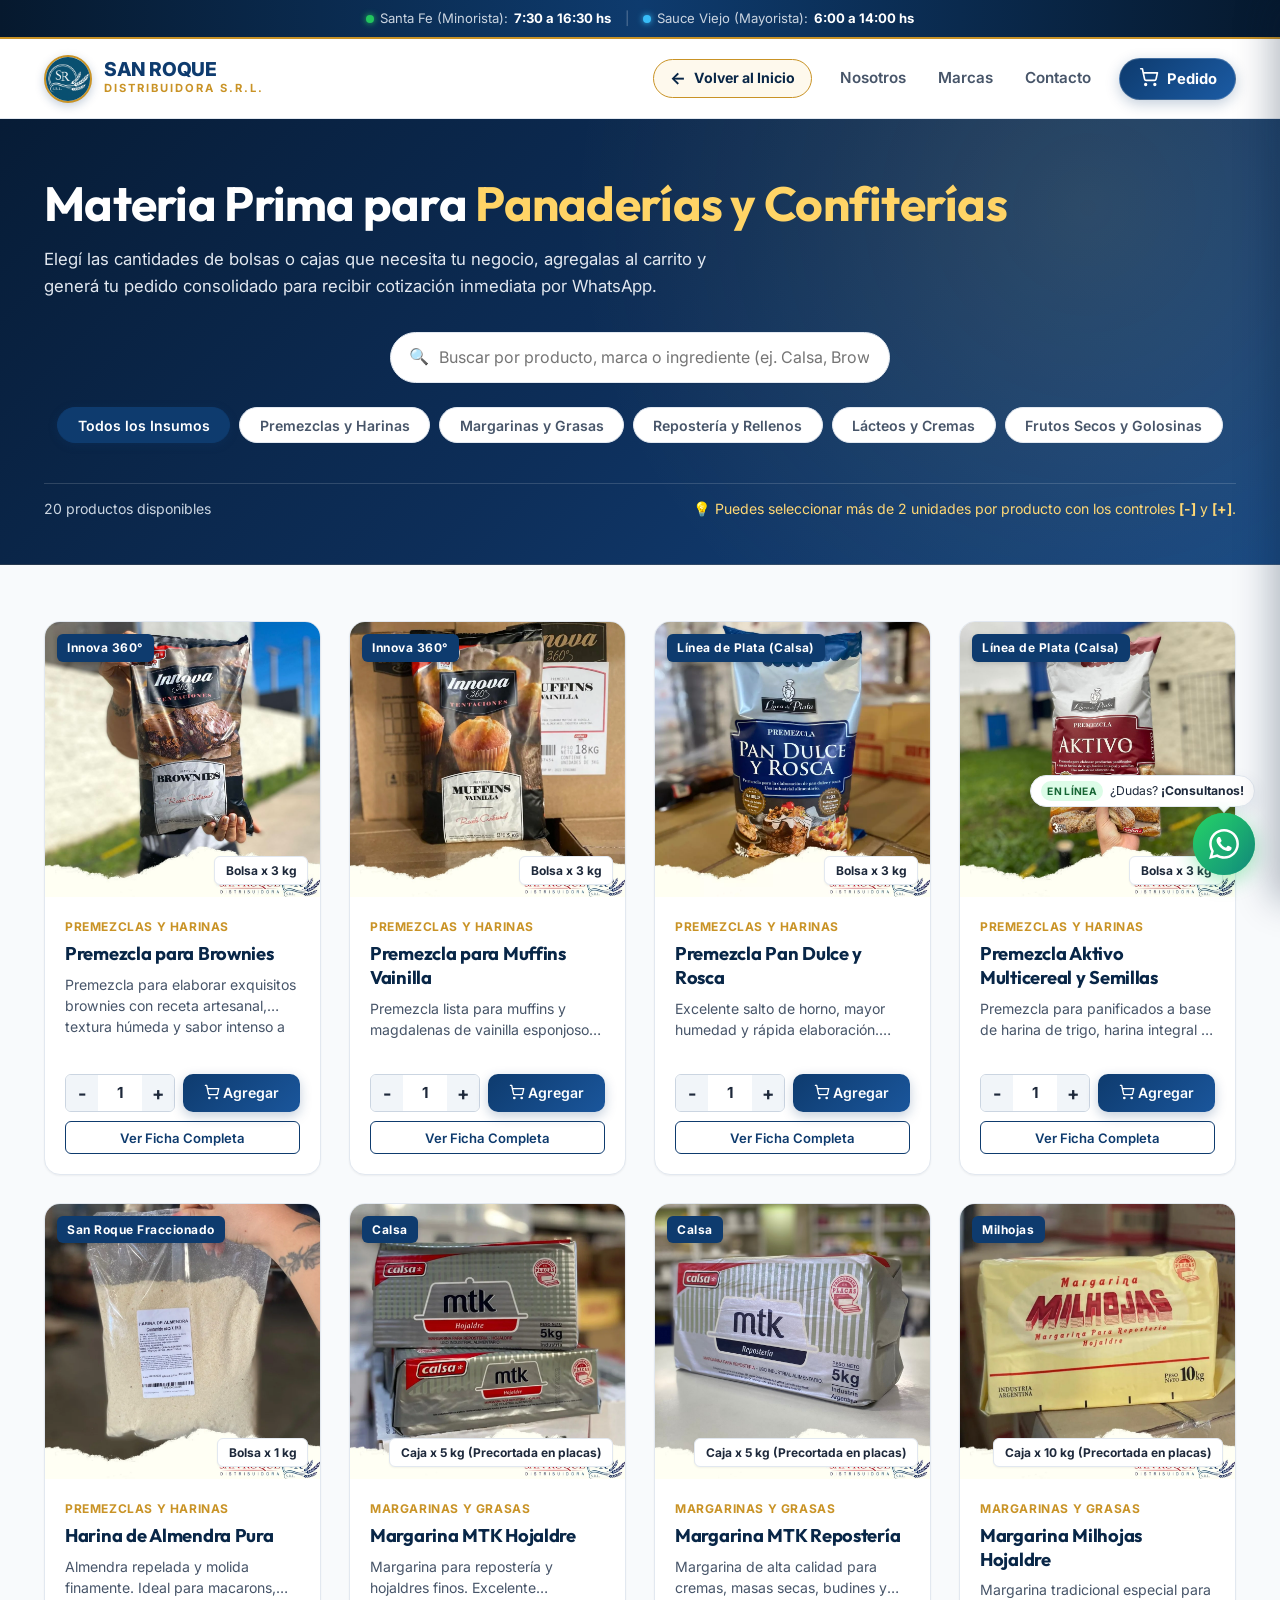
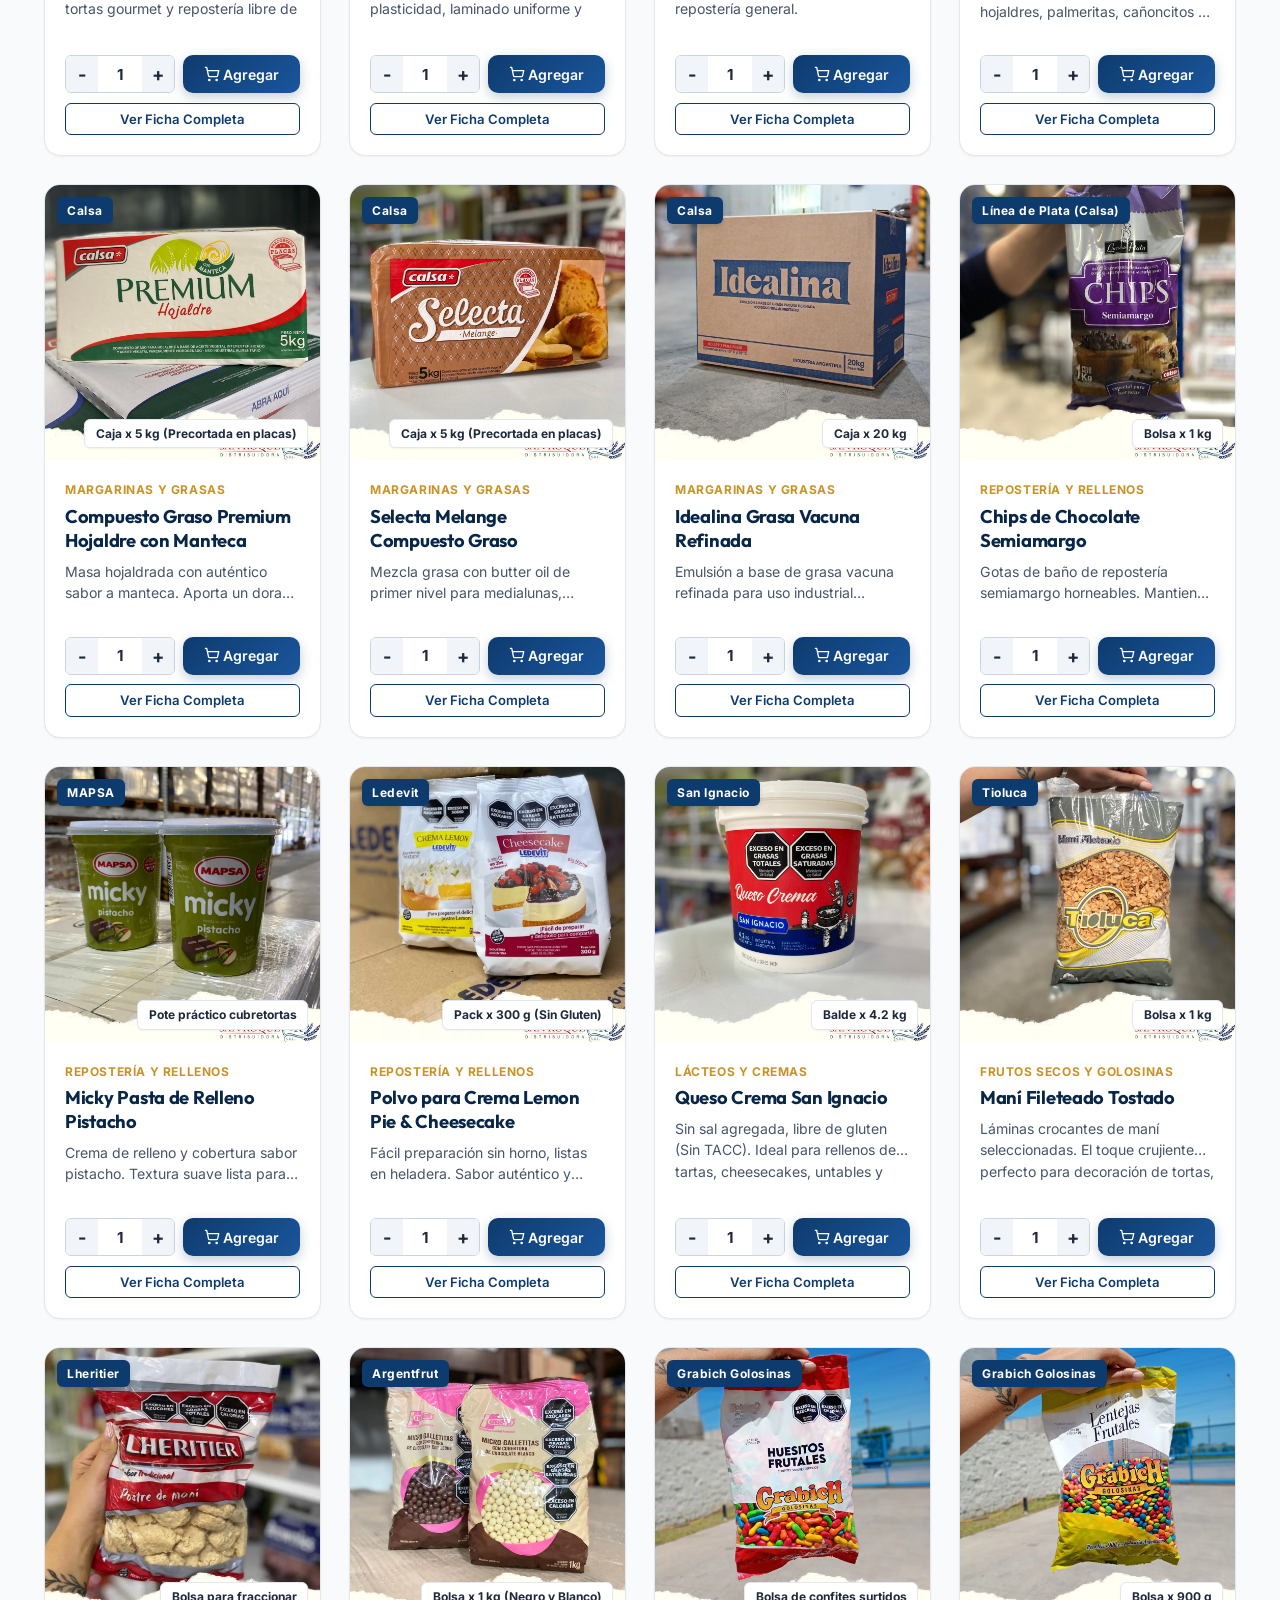
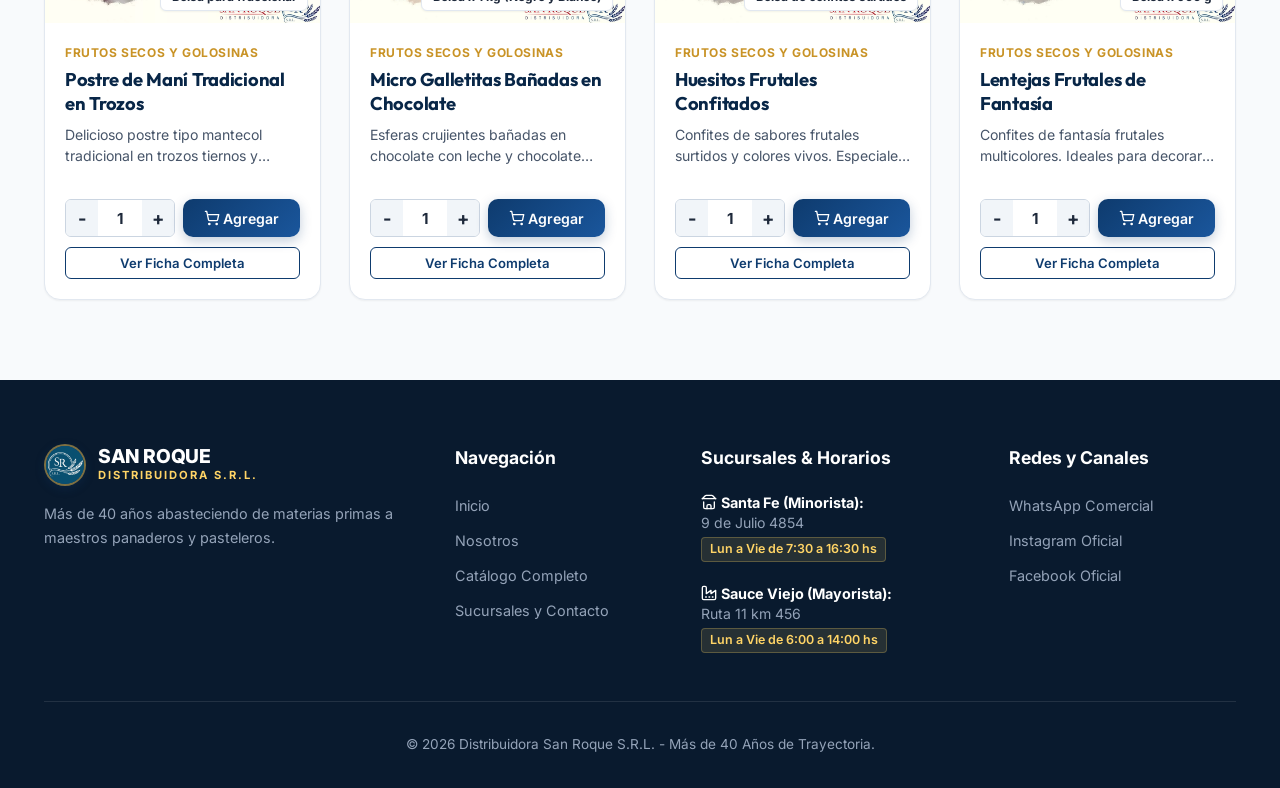
==== commit 46844f79: "logos en movimiento" ====
--- a/catalogo.html
+++ b/catalogo.html
@@ -28,9 +28,11 @@
   <aside class="top-promo-bar" aria-label="Horarios de Sucursales">
     <div class="container top-promo-container">
       <div class="top-promo-right" style="margin: 0 auto;">
-        <span class="top-promo-branch"><span class="branch-status-dot dot-retail"></span> Santa Fe (Minorista): <strong>7:30 a 16:30 hs</strong></span>
+        <span class="top-promo-branch"><span class="branch-status-dot dot-retail"></span> Santa Fe (Minorista):
+          <strong>7:30 a 16:30 hs</strong></span>
         <span class="top-promo-divider">|</span>
-        <span class="top-promo-branch"><span class="branch-status-dot dot-wholesale"></span> Sauce Viejo (Mayorista): <strong>6:00 a 14:00 hs</strong></span>
+        <span class="top-promo-branch"><span class="branch-status-dot dot-wholesale"></span> Sauce Viejo (Mayorista):
+          <strong>6:00 a 14:00 hs</strong></span>
       </div>
     </div>
   </aside>
@@ -62,7 +64,7 @@
 
         <!-- Botón de Carrito con Contador Dinámico -->
         <button class="btn-cart-toggle open-cart-btn" id="header-cart-btn" aria-label="Ver Carrito de Compras">
-          <span class="cart-btn-icon">🛒</span>
+          <span class="cart-btn-icon" aria-hidden="true"><svg width="20" height="20" viewBox="0 0 24 24" fill="none" stroke="currentColor" stroke-width="2" stroke-linecap="round" stroke-linejoin="round"><circle cx="8" cy="21" r="1"/><circle cx="19" cy="21" r="1"/><path d="M2.05 2.05h2l2.66 12.42a2 2 0 0 0 2 1.58h9.78a2 2 0 0 0 1.95-1.57l1.65-7.43H5.12"/></svg></span>
           <span class="cart-btn-label">Pedido</span>
           <span class="cart-badge cart-badge-hidden" id="header-cart-badge">0</span>
         </button>
@@ -76,42 +78,42 @@
     <section class="catalogo-hero">
       <div class="container">
 
-          <h1 class="catalogo-hero-title">
-            Materia Prima para <span>Panaderías y Confiterías</span>
-          </h1>
-          <p class="catalogo-hero-desc">
-            Elegí las cantidades de bolsas o cajas que necesita tu negocio, agregalas al carrito y generá tu pedido
-            consolidado para recibir cotización inmediata por WhatsApp.
-          </p>
-
-          <!-- Barra de Búsqueda y Filtros -->
-          <div class="catalog-controls catalogo-page-controls">
-            <!-- Buscador -->
-            <div class="search-box">
-              <span class="search-icon">🔍</span>
-              <input type="text" id="product-search"
-                placeholder="Buscar por producto, marca o ingrediente (ej. Calsa, Brownies, Margarina)..."
-                aria-label="Buscar producto">
-            </div>
-
-            <!-- Filtros de categoría -->
-            <div class="filter-pills" role="tablist">
-              <button class="filter-btn active" data-category="all">Todos los Insumos</button>
-              <button class="filter-btn" data-category="premezclas">Premezclas y Harinas</button>
-              <button class="filter-btn" data-category="margarinas">Margarinas y Grasas</button>
-              <button class="filter-btn" data-category="reposteria">Repostería y Rellenos</button>
-              <button class="filter-btn" data-category="lacteos">Lácteos y Cremas</button>
-              <button class="filter-btn" data-category="golosinas">Frutos Secos y Golosinas</button>
-            </div>
-
-            <!-- Contador de disponibilidad -->
-            <div class="catalogo-status-bar">
-              <span id="total-products-count" aria-live="polite">Cargando insumos...</span>
-              <span class="status-tip">💡 Puedes seleccionar más de 2 unidades por producto con los controles
-                <strong>[-]</strong> y <strong>[+]</strong>.</span>
-            </div>
-          </div>
-        </div>
+        <h1 class="catalogo-hero-title">
+          Materia Prima para <span>Panaderías y Confiterías</span>
+        </h1>
+        <p class="catalogo-hero-desc">
+          Elegí las cantidades de bolsas o cajas que necesita tu negocio, agregalas al carrito y generá tu pedido
+          consolidado para recibir cotización inmediata por WhatsApp.
+        </p>
+
+        <!-- Barra de Búsqueda y Filtros -->
+        <div class="catalog-controls catalogo-page-controls">
+          <!-- Buscador -->
+          <div class="search-box">
+            <span class="search-icon">🔍</span>
+            <input type="text" id="product-search"
+              placeholder="Buscar por producto, marca o ingrediente (ej. Calsa, Brownies, Margarina)..."
+              aria-label="Buscar producto">
+          </div>
+
+          <!-- Filtros de categoría -->
+          <div class="filter-pills" role="tablist">
+            <button class="filter-btn active" data-category="all">Todos los Insumos</button>
+            <button class="filter-btn" data-category="premezclas">Premezclas y Harinas</button>
+            <button class="filter-btn" data-category="margarinas">Margarinas y Grasas</button>
+            <button class="filter-btn" data-category="reposteria">Repostería y Rellenos</button>
+            <button class="filter-btn" data-category="lacteos">Lácteos y Cremas</button>
+            <button class="filter-btn" data-category="golosinas">Frutos Secos y Golosinas</button>
+          </div>
+
+          <!-- Contador de disponibilidad -->
+          <div class="catalogo-status-bar">
+            <span id="total-products-count" aria-live="polite">Cargando insumos...</span>
+            <span class="status-tip">💡 Puedes seleccionar más de 2 unidades por producto con los controles
+              <strong>[-]</strong> y <strong>[+]</strong>.</span>
+          </div>
+        </div>
+      </div>
       </div>
     </section>
 
@@ -131,7 +133,7 @@
   <aside class="cart-drawer" id="cart-drawer" aria-label="Carrito de Pedidos" aria-hidden="true">
     <div class="cart-drawer-header">
       <div class="cart-header-title-box">
-        <h3>🛒 Tu Pedido de Insumos</h3>
+        <h3><svg width="20" height="20" viewBox="0 0 24 24" fill="none" stroke="currentColor" stroke-width="2" stroke-linecap="round" stroke-linejoin="round" aria-hidden="true" style="vertical-align: -3px; margin-right: 0.35rem;"><circle cx="8" cy="21" r="1"/><circle cx="19" cy="21" r="1"/><path d="M2.05 2.05h2l2.66 12.42a2 2 0 0 0 2 1.58h9.78a2 2 0 0 0 1.95-1.57l1.65-7.43H5.12"/></svg>Tu Pedido</h3>
         <span class="cart-total-badge" id="cart-total-qty">0 bolsas</span>
       </div>
       <button class="close-cart-btn" id="close-cart-btn" aria-label="Cerrar Carrito">✕</button>
@@ -179,7 +181,7 @@
 
   <!-- Botón Flotante de Carrito en Móviles / Tablets -->
   <button class="floating-cart-btn open-cart-btn" id="floating-cart-btn" aria-label="Ver pedido en carrito">
-    <span class="floating-cart-icon">🛒</span>
+    <span class="floating-cart-icon" aria-hidden="true"><svg width="22" height="22" viewBox="0 0 24 24" fill="none" stroke="currentColor" stroke-width="2" stroke-linecap="round" stroke-linejoin="round"><circle cx="8" cy="21" r="1"/><circle cx="19" cy="21" r="1"/><path d="M2.05 2.05h2l2.66 12.42a2 2 0 0 0 2 1.58h9.78a2 2 0 0 0 1.95-1.57l1.65-7.43H5.12"/></svg></span>
     <span class="cart-badge floating-cart-badge cart-badge-hidden">0</span>
   </button>
 
@@ -239,7 +241,7 @@
                 <button type="button" class="qty-btn" id="modal-qty-plus">+</button>
               </div>
               <button class="btn btn-primary" id="modal-add-to-cart-btn" style="flex: 1;">
-                🛒 Agregar al Carrito
+                <svg width="18" height="18" viewBox="0 0 24 24" fill="none" stroke="currentColor" stroke-width="2" stroke-linecap="round" stroke-linejoin="round" aria-hidden="true" style="vertical-align: -3px; margin-right: 0.3rem;"><circle cx="8" cy="21" r="1"/><circle cx="19" cy="21" r="1"/><path d="M2.05 2.05h2l2.66 12.42a2 2 0 0 0 2 1.58h9.78a2 2 0 0 0 1.95-1.57l1.65-7.43H5.12"/></svg>Agregar al Carrito
               </button>
             </div>
           </div>
@@ -284,12 +286,24 @@
           <h5>Sucursales & Horarios</h5>
           <ul class="footer-links footer-branches-list">
             <li>
-              <strong><svg width="16" height="16" viewBox="0 0 24 24" fill="none" stroke="currentColor" stroke-width="2" stroke-linecap="round" stroke-linejoin="round" aria-hidden="true"><path d="m2 7 4.41-4.41A2 2 0 0 1 7.83 2h8.34a2 2 0 0 1 1.42.59L22 7"/><path d="M4 12v8a2 2 0 0 0 2 2h12a2 2 0 0 0 2-2v-8"/><path d="M15 22v-4a2 2 0 0 0-2-2h-2a2 2 0 0 0-2 2v4"/><path d="M2 7h20"/></svg>Santa Fe (Minorista):</strong><br>
+              <strong><svg width="16" height="16" viewBox="0 0 24 24" fill="none" stroke="currentColor" stroke-width="2"
+                  stroke-linecap="round" stroke-linejoin="round" aria-hidden="true">
+                  <path d="m2 7 4.41-4.41A2 2 0 0 1 7.83 2h8.34a2 2 0 0 1 1.42.59L22 7" />
+                  <path d="M4 12v8a2 2 0 0 0 2 2h12a2 2 0 0 0 2-2v-8" />
+                  <path d="M15 22v-4a2 2 0 0 0-2-2h-2a2 2 0 0 0-2 2v4" />
+                  <path d="M2 7h20" />
+                </svg>Santa Fe (Minorista):</strong><br>
               <span>9 de Julio 4854</span><br>
               <span class="footer-schedule-badge">Lun a Vie de 7:30 a 16:30 hs</span>
             </li>
             <li>
-              <strong><svg width="16" height="16" viewBox="0 0 24 24" fill="none" stroke="currentColor" stroke-width="2" stroke-linecap="round" stroke-linejoin="round" aria-hidden="true"><path d="M2 20a2 2 0 0 0 2 2h16a2 2 0 0 0 2-2V8l-7 5V8l-7 5V4a2 2 0 0 0-2-2H4a2 2 0 0 0-2 2Z"/><path d="M17 18h1"/><path d="M12 18h1"/><path d="M7 18h1"/></svg>Sauce Viejo (Mayorista):</strong><br>
+              <strong><svg width="16" height="16" viewBox="0 0 24 24" fill="none" stroke="currentColor" stroke-width="2"
+                  stroke-linecap="round" stroke-linejoin="round" aria-hidden="true">
+                  <path d="M2 20a2 2 0 0 0 2 2h16a2 2 0 0 0 2-2V8l-7 5V8l-7 5V4a2 2 0 0 0-2-2H4a2 2 0 0 0-2 2Z" />
+                  <path d="M17 18h1" />
+                  <path d="M12 18h1" />
+                  <path d="M7 18h1" />
+                </svg>Sauce Viejo (Mayorista):</strong><br>
               <span>Ruta 11 km 456</span><br>
               <span class="footer-schedule-badge">Lun a Vie de 6:00 a 14:00 hs</span>
             </li>
@@ -318,20 +332,36 @@
   <nav class="mobile-bottom-nav" id="mobile-bottom-nav" aria-label="Navegación Móvil">
     <a href="index.html" class="mobile-nav-item" id="mob-nav-inicio">
       <span class="mobile-nav-icon" aria-hidden="true">
-        <svg width="22" height="22" viewBox="0 0 24 24" fill="none" stroke="currentColor" stroke-width="2" stroke-linecap="round" stroke-linejoin="round"><path d="m3 9 9-7 9 7v11a2 2 0 0 1-2 2H5a2 2 0 0 1-2-2z"/><polyline points="9 22 9 12 15 12 15 22"/></svg>
+        <svg width="22" height="22" viewBox="0 0 24 24" fill="none" stroke="currentColor" stroke-width="2"
+          stroke-linecap="round" stroke-linejoin="round">
+          <path d="m3 9 9-7 9 7v11a2 2 0 0 1-2 2H5a2 2 0 0 1-2-2z" />
+          <polyline points="9 22 9 12 15 12 15 22" />
+        </svg>
       </span>
       <span class="mobile-nav-label">Inicio</span>
     </a>
     <a href="catalogo.html" class="mobile-nav-item active" id="mob-nav-catalogo">
       <span class="mobile-nav-icon" aria-hidden="true">
-        <svg width="22" height="22" viewBox="0 0 24 24" fill="none" stroke="currentColor" stroke-width="2" stroke-linecap="round" stroke-linejoin="round"><path d="m7.5 4.27 9 5.15"/><path d="M21 8a2 2 0 0 0-1-1.73l-7-4a2 2 0 0 0-2 0l-7 4A2 2 0 0 0 3 8v8a2 2 0 0 0 1 1.73l7 4a2 2 0 0 0 2 0l7-4A2 2 0 0 0 21 16Z"/><path d="m3.3 7 8.7 5 8.7-5"/><path d="M12 22V12"/></svg>
+        <svg width="22" height="22" viewBox="0 0 24 24" fill="none" stroke="currentColor" stroke-width="2"
+          stroke-linecap="round" stroke-linejoin="round">
+          <path d="m7.5 4.27 9 5.15" />
+          <path
+            d="M21 8a2 2 0 0 0-1-1.73l-7-4a2 2 0 0 0-2 0l-7 4A2 2 0 0 0 3 8v8a2 2 0 0 0 1 1.73l7 4a2 2 0 0 0 2 0l7-4A2 2 0 0 0 21 16Z" />
+          <path d="m3.3 7 8.7 5 8.7-5" />
+          <path d="M12 22V12" />
+        </svg>
       </span>
       <span class="mobile-nav-label">Catálogo</span>
     </a>
     <a href="javascript:void(0)" class="mobile-nav-item open-cart-btn" id="mob-nav-cart" aria-label="Ver mi pedido">
       <div class="mobile-nav-icon-wrap">
         <span class="mobile-nav-icon" aria-hidden="true">
-          <svg width="22" height="22" viewBox="0 0 24 24" fill="none" stroke="currentColor" stroke-width="2" stroke-linecap="round" stroke-linejoin="round"><circle cx="8" cy="21" r="1"/><circle cx="19" cy="21" r="1"/><path d="M2.05 2.05h2l2.66 12.42a2 2 0 0 0 2 1.58h9.78a2 2 0 0 0 1.95-1.57l1.65-7.43H5.12"/></svg>
+          <svg width="22" height="22" viewBox="0 0 24 24" fill="none" stroke="currentColor" stroke-width="2"
+            stroke-linecap="round" stroke-linejoin="round">
+            <circle cx="8" cy="21" r="1" />
+            <circle cx="19" cy="21" r="1" />
+            <path d="M2.05 2.05h2l2.66 12.42a2 2 0 0 0 2 1.58h9.78a2 2 0 0 0 1.95-1.57l1.65-7.43H5.12" />
+          </svg>
         </span>
         <span class="cart-badge cart-badge-hidden" id="mobile-nav-cart-badge">0</span>
       </div>
@@ -339,14 +369,21 @@
     </a>
     <a href="index.html#contacto" class="mobile-nav-item" id="mob-nav-contacto">
       <span class="mobile-nav-icon" aria-hidden="true">
-        <svg width="22" height="22" viewBox="0 0 24 24" fill="none" stroke="currentColor" stroke-width="2" stroke-linecap="round" stroke-linejoin="round"><path d="M20 10c0 6-8 12-8 12s-8-6-8-12a8 8 0 0 1 16 0Z"/><circle cx="12" cy="10" r="3"/></svg>
+        <svg width="22" height="22" viewBox="0 0 24 24" fill="none" stroke="currentColor" stroke-width="2"
+          stroke-linecap="round" stroke-linejoin="round">
+          <path d="M20 10c0 6-8 12-8 12s-8-6-8-12a8 8 0 0 1 16 0Z" />
+          <circle cx="12" cy="10" r="3" />
+        </svg>
       </span>
       <span class="mobile-nav-label">Contacto</span>
     </a>
     <a href="https://wa.me/5491112345678?text=Hola%20Distribuidora%20San%20Roque%2C%20quisiera%20hacer%20un%20pedido"
       target="_blank" rel="noopener noreferrer" class="mobile-nav-item mobile-nav-wa" id="mob-nav-wa">
       <span class="mobile-nav-icon" aria-hidden="true">
-        <svg width="22" height="22" fill="currentColor" viewBox="0 0 24 24"><path d="M.057 24l1.687-6.163c-1.041-1.804-1.588-3.849-1.587-5.946.003-6.556 5.338-11.891 11.893-11.891 3.181.001 6.167 1.24 8.413 3.488 2.245 2.248 3.481 5.236 3.48 8.414-.003 6.557-5.338 11.892-11.893 11.892-1.99-.001-3.951-.5-5.688-1.448l-6.305 1.654zm6.597-3.807c1.676.995 3.276 1.591 5.392 1.592 5.448 0 9.886-4.434 9.889-9.885.002-5.462-4.415-9.89-9.881-9.892-5.452 0-9.887 4.434-9.889 9.884-.001 2.225.651 3.891 1.746 5.634l-.999 3.648 3.742-.981zm11.387-5.464c-.074-.124-.272-.198-.57-.347-.297-.149-1.758-.868-2.031-.967-.272-.099-.47-.149-.669.149-.198.297-.768.967-.941 1.165-.173.198-.347.223-.644.074-.297-.149-1.255-.462-2.39-1.475-.883-.788-1.48-1.761-1.653-2.059-.173-.297-.018-.458.13-.606.134-.133.297-.347.446-.521.151-.172.2-.296.3-.495.099-.198.05-.372-.025-.521-.075-.148-.669-1.611-.916-2.206-.242-.579-.487-.501-.669-.51l-.57-.01c-.198 0-.52.074-.792.372s-1.04 1.016-1.04 2.479 1.065 2.876 1.213 3.074c.149.198 2.095 3.2 5.076 4.487.709.306 1.263.489 1.694.626.712.226 1.36.194 1.872.118.571-.085 1.758-.719 2.006-1.413.248-.695.248-1.29.173-1.414z"/></svg>
+        <svg width="22" height="22" fill="currentColor" viewBox="0 0 24 24">
+          <path
+            d="M.057 24l1.687-6.163c-1.041-1.804-1.588-3.849-1.587-5.946.003-6.556 5.338-11.891 11.893-11.891 3.181.001 6.167 1.24 8.413 3.488 2.245 2.248 3.481 5.236 3.48 8.414-.003 6.557-5.338 11.892-11.893 11.892-1.99-.001-3.951-.5-5.688-1.448l-6.305 1.654zm6.597-3.807c1.676.995 3.276 1.591 5.392 1.592 5.448 0 9.886-4.434 9.889-9.885.002-5.462-4.415-9.89-9.881-9.892-5.452 0-9.887 4.434-9.889 9.884-.001 2.225.651 3.891 1.746 5.634l-.999 3.648 3.742-.981zm11.387-5.464c-.074-.124-.272-.198-.57-.347-.297-.149-1.758-.868-2.031-.967-.272-.099-.47-.149-.669.149-.198.297-.768.967-.941 1.165-.173.198-.347.223-.644.074-.297-.149-1.255-.462-2.39-1.475-.883-.788-1.48-1.761-1.653-2.059-.173-.297-.018-.458.13-.606.134-.133.297-.347.446-.521.151-.172.2-.296.3-.495.099-.198.05-.372-.025-.521-.075-.148-.669-1.611-.916-2.206-.242-.579-.487-.501-.669-.51l-.57-.01c-.198 0-.52.074-.792.372s-1.04 1.016-1.04 2.479 1.065 2.876 1.213 3.074c.149.198 2.095 3.2 5.076 4.487.709.306 1.263.489 1.694.626.712.226 1.36.194 1.872.118.571-.085 1.758-.719 2.006-1.413.248-.695.248-1.29.173-1.414z" />
+        </svg>
       </span>
       <span class="mobile-nav-label">Pedir</span>
     </a>
--- a/css/style.css
+++ b/css/style.css
@@ -346,9 +346,9 @@
   top: 0;
   left: 0;
   height: 3px;
-  background: linear-gradient(90deg, var(--color-primary), var(--color-secondary), #f59e0b);
+  background: var(--color-primary);
   border-radius: 999px;
-  box-shadow: 0 2px 8px rgba(201, 147, 38, 0.45);
+  box-shadow: 0 2px 8px rgba(37, 99, 235, 0.45);
   pointer-events: none;
   opacity: 0;
   width: 0;
@@ -359,7 +359,7 @@
   will-change: transform, width;
 }
 
-@media (max-width: 900px) {
+@media (max-width: 920px) {
   .nav-sliding-indicator {
     display: none !important;
   }
@@ -950,7 +950,7 @@
 }
 
 /* Ajustes Responsive para Hero Móvil */
-@media (max-width: 768px) {
+@media (max-width: 920px) {
   .hero-carousel-section {
     min-height: calc(100dvh - 64px - 68px);
     height: calc(100dvh - 64px - 68px);
@@ -1498,85 +1498,185 @@
 }
 
 /* ==========================================================================
-   Marcas (Con Degradado Platino / Slate Suave)
+   Marcas (Carrusel Infinito Continuo en 2 Líneas Horizontales)
    ========================================================================== */
 .brands-section {
   background: linear-gradient(180deg, #f1f5fa 0%, #e2eaf5 50%, #ecf2f9 100%);
   position: relative;
   border-bottom: 1px solid #dbe3ed;
-}
-
-.brands-grid {
-  display: grid;
-  grid-template-columns: repeat(4, 1fr);
-  gap: 2rem;
-  max-width: 960px;
-  margin: 0 auto;
-}
-
-.brand-card {
+  overflow: hidden;
+  padding: 4.5rem 0 5rem;
+}
+
+.brands-marquee-wrapper {
+  position: relative;
+  width: 100%;
+  overflow: hidden;
+  margin-top: 2.25rem;
+  display: flex;
+  flex-direction: column;
+  gap: 1.25rem;
+  /* Máscara de desvanecimiento suave en los bordes para una entrada y salida circular y fluida */
+  -webkit-mask-image: linear-gradient(to right, transparent 0%, black 8%, black 92%, transparent 100%);
+  mask-image: linear-gradient(to right, transparent 0%, black 8%, black 92%, transparent 100%);
+}
+
+.brands-marquee-row {
+  display: flex;
+  overflow: hidden;
+  width: 100%;
+  user-select: none;
+  padding: 0.35rem 0;
+}
+
+.brands-marquee-track {
+  display: flex;
+  width: max-content;
+  gap: 1.25rem;
+  will-change: transform;
+}
+
+/* Fila 1: desplazamiento continuo circular hacia la izquierda */
+.brands-marquee-row[data-direction="left"] .brands-marquee-track {
+  animation: brandsScrollLeft 48s linear infinite;
+}
+
+/* Fila 2: desplazamiento continuo circular hacia la derecha */
+.brands-marquee-row[data-direction="right"] .brands-marquee-track {
+  animation: brandsScrollRight 48s linear infinite;
+}
+
+/* Pausa suave de la animación al pasar el cursor sobre la fila */
+.brands-marquee-row:hover .brands-marquee-track,
+.brands-marquee-row:focus-within .brands-marquee-track {
+  animation-play-state: paused;
+}
+
+/* Tarjeta individual de marca */
+.brand-marquee-card {
+  flex: 0 0 210px;
+  height: 98px;
   background: #ffffff;
   border: 1px solid rgba(14, 59, 110, 0.08);
-  padding: 2rem 1.5rem;
   border-radius: 16px;
   display: flex;
   align-items: center;
   justify-content: center;
-  min-height: 120px;
-  box-shadow: 0 4px 15px rgba(14, 59, 110, 0.05);
-  transition: all 0.28s cubic-bezier(0.16, 1, 0.3, 1);
+  padding: 1rem 1.4rem;
+  box-shadow: 0 4px 14px rgba(14, 59, 110, 0.04);
+  transition: transform 0.28s cubic-bezier(0.16, 1, 0.3, 1),
+              box-shadow 0.28s cubic-bezier(0.16, 1, 0.3, 1),
+              border-color 0.28s ease,
+              background-color 0.28s ease;
+  cursor: default;
+}
+
+.brand-marquee-card img {
+  max-width: 100%;
+  max-height: 54px;
+  object-fit: contain;
   filter: grayscale(12%);
   opacity: 0.92;
-}
-
-.brand-card:hover {
-  border-color: var(--color-primary-light);
-  transform: translateY(-3px);
-  box-shadow: 0 12px 28px rgba(14, 59, 110, 0.12);
+  transition: transform 0.32s cubic-bezier(0.16, 1, 0.3, 1),
+              filter 0.32s ease,
+              opacity 0.32s ease;
+  pointer-events: none;
+}
+
+/* Hover de tarjeta individual: resalte nítido y elevación táctil */
+.brand-marquee-card:hover {
+  transform: translateY(-4px) scale(1.025);
+  background: #ffffff;
+  border-color: rgba(14, 59, 110, 0.24);
+  box-shadow: 0 10px 24px rgba(14, 59, 110, 0.12);
+  z-index: 2;
+}
+
+.brand-marquee-card:hover img {
   filter: grayscale(0%);
   opacity: 1;
-}
-
-.brand-card img {
-  max-width: 100%;
-  max-height: 80px;
-  object-fit: contain;
-  transition: transform 0.4s cubic-bezier(0.25, 0.46, 0.45, 0.94);
-}
-
-.brand-card:hover img {
-  transform: scale(1.05);
-}
-
-@media (max-width: 768px) {
-  .brands-grid {
-    grid-template-columns: repeat(3, 1fr);
-    gap: 1.25rem;
-  }
-
-  .brand-card {
-    padding: 1.5rem 1rem;
-    min-height: 100px;
-  }
-
-  .brand-card img {
-    max-height: 60px;
+  transform: scale(1.06);
+}
+
+/* Keyframes de animación continua circular (GPU compositing) */
+@keyframes brandsScrollLeft {
+  0% {
+    transform: translate3d(0, 0, 0);
+  }
+  100% {
+    transform: translate3d(-50%, 0, 0);
+  }
+}
+
+@keyframes brandsScrollRight {
+  0% {
+    transform: translate3d(-50%, 0, 0);
+  }
+  100% {
+    transform: translate3d(0, 0, 0);
+  }
+}
+
+/* Accesibilidad y Preferencias de Reducción de Movimiento */
+@media (prefers-reduced-motion: reduce) {
+  .brands-marquee-track {
+    animation: none !important;
+    transform: none !important;
+  }
+  .brands-marquee-row {
+    overflow-x: auto;
+    scroll-behavior: smooth;
+    -webkit-overflow-scrolling: touch;
+  }
+}
+
+/* Responsive */
+@media (max-width: 860px) {
+  .brands-section {
+    padding: 3.5rem 0 4rem;
+  }
+
+  .brands-marquee-wrapper {
+    gap: 1rem;
+    margin-top: 1.75rem;
+  }
+
+  .brands-marquee-track {
+    gap: 1rem;
+  }
+
+  .brand-marquee-card {
+    flex: 0 0 180px;
+    height: 86px;
+    padding: 0.85rem 1.15rem;
+    border-radius: 14px;
+  }
+
+  .brand-marquee-card img {
+    max-height: 46px;
   }
 }
 
 @media (max-width: 480px) {
-  .brands-grid {
-    grid-template-columns: repeat(2, 1fr);
-    gap: 1rem;
-  }
-
-  .brand-card {
-    padding: 1.25rem 0.75rem;
-    min-height: 85px;
-  }
-
-  .brand-card img {
-    max-height: 50px;
+  .brands-marquee-wrapper {
+    gap: 0.85rem;
+    -webkit-mask-image: linear-gradient(to right, transparent 0%, black 5%, black 95%, transparent 100%);
+    mask-image: linear-gradient(to right, transparent 0%, black 5%, black 95%, transparent 100%);
+  }
+
+  .brands-marquee-track {
+    gap: 0.85rem;
+  }
+
+  .brand-marquee-card {
+    flex: 0 0 155px;
+    height: 76px;
+    padding: 0.75rem 0.9rem;
+    border-radius: 12px;
+  }
+
+  .brand-marquee-card img {
+    max-height: 38px;
   }
 }
 
@@ -1588,10 +1688,20 @@
   border-bottom: 1px solid #e2e8f0;
 }
 
+.features-carousel-wrapper {
+  position: relative;
+  width: 100%;
+}
+
+.features-viewport {
+  width: 100%;
+}
+
 .features-grid {
   display: grid;
   grid-template-columns: repeat(auto-fit, minmax(280px, 1fr));
   gap: 2rem;
+  width: 100%;
 }
 
 .feature-box {
@@ -1632,6 +1742,147 @@
   color: var(--text-secondary);
   font-size: 0.95rem;
   line-height: 1.55;
+}
+
+/* En formato escritorio / web: las flechas y la paginación quedan completamente ocultas */
+.features-nav-btn,
+.features-pagination {
+  display: none;
+}
+
+/* ==========================================================================
+   Formato Mobile Exclusivo: Carrusel de Ventajas (1 cuadro a la vez con flechas)
+   - Cuadro 1: solo flecha derecha para pasar al del medio.
+   - Cuadro 2: dos flechas, una en cada lado.
+   - Cuadro 3: solo flecha izquierda.
+   ========================================================================== */
+@media (max-width: 768px) {
+  .features-carousel-wrapper {
+    position: relative;
+    padding: 0.25rem 0;
+    margin-top: 0.5rem;
+  }
+
+  .features-viewport {
+    overflow: hidden;
+    width: 100%;
+    border-radius: var(--radius-lg);
+  }
+
+  .features-grid {
+    display: flex !important;
+    flex-direction: row !important;
+    flex-wrap: nowrap !important;
+    width: 300% !important; /* 3 cuadros de ancho completo */
+    gap: 0 !important;
+    margin: 0 !important;
+    padding: 0 !important;
+    transition: transform 0.4s cubic-bezier(0.16, 1, 0.3, 1) !important;
+    will-change: transform;
+    opacity: 1 !important;
+    visibility: visible !important;
+  }
+
+  .feature-box {
+    width: 33.333333% !important;
+    min-width: 33.333333% !important;
+    max-width: 33.333333% !important;
+    flex: 0 0 33.333333% !important;
+    box-sizing: border-box !important;
+    padding: 2.25rem 1.75rem !important;
+    min-height: 230px !important;
+    justify-content: center !important;
+    opacity: 1 !important;
+    visibility: visible !important;
+    transform: none !important;
+  }
+
+  .features-nav-btn {
+    display: inline-flex !important;
+    position: absolute !important;
+    top: 50% !important;
+    transform: translateY(-50%) !important;
+    width: 44px !important;
+    height: 44px !important;
+    border-radius: 50% !important;
+    background: #ffffff !important;
+    border: 1.5px solid rgba(14, 59, 110, 0.16) !important;
+    color: var(--color-primary, #0e3b6e) !important;
+    box-shadow: 0 6px 18px rgba(14, 59, 110, 0.18) !important;
+    align-items: center !important;
+    justify-content: center !important;
+    cursor: pointer !important;
+    z-index: 20 !important;
+    transition: transform 0.24s cubic-bezier(0.16, 1, 0.3, 1),
+                opacity 0.24s ease,
+                visibility 0.24s ease,
+                background-color 0.2s ease,
+                color 0.2s ease,
+                box-shadow 0.2s ease !important;
+    -webkit-tap-highlight-color: transparent !important;
+    user-select: none !important;
+  }
+
+  .features-nav-prev {
+    left: -12px !important;
+  }
+
+  .features-nav-next {
+    right: -12px !important;
+  }
+
+  .features-nav-btn:hover {
+    background-color: var(--color-primary, #0e3b6e) !important;
+    color: #ffffff !important;
+    border-color: var(--color-primary, #0e3b6e) !important;
+  }
+
+  .features-nav-btn:active {
+    transform: translateY(-50%) scale(0.92) !important;
+  }
+
+  /* Ocultar flecha cuando no hay navegación en ese sentido */
+  .features-nav-btn.is-hidden {
+    opacity: 0 !important;
+    visibility: hidden !important;
+    pointer-events: none !important;
+    transform: translateY(-50%) scale(0.72) !important;
+  }
+
+  .features-pagination {
+    display: flex !important;
+    align-items: center !important;
+    justify-content: center !important;
+    gap: 0.5rem !important;
+    margin-top: 1.5rem !important;
+  }
+
+  .features-dot {
+    width: 9px;
+    height: 9px;
+    border-radius: 999px;
+    background: rgba(14, 59, 110, 0.2);
+    border: none;
+    padding: 0;
+    cursor: pointer;
+    transition: all 0.3s cubic-bezier(0.16, 1, 0.3, 1);
+  }
+
+  .features-dot:hover {
+    background: rgba(14, 59, 110, 0.5);
+    transform: scale(1.15);
+  }
+
+  .features-dot.active {
+    width: 26px;
+    background: var(--color-primary, #0e3b6e);
+    box-shadow: 0 2px 8px rgba(14, 59, 110, 0.3);
+  }
+
+  .features-dot:focus-visible {
+    outline: 2px solid var(--color-primary, #0e3b6e);
+    outline-offset: 2px;
+  }
 }
 
 /* ==========================================================================
@@ -1786,14 +2037,14 @@
 .animate-on-scroll.animate-from-left {
   opacity: 0;
   transform: translateX(-80px);
-  transition: opacity 0.85s cubic-bezier(0.16, 1, 0.3, 1), transform 0.85s cubic-bezier(0.16, 1, 0.3, 1);
+  transition: opacity 1.2s cubic-bezier(0.16, 1, 0.3, 1), transform 1.2s cubic-bezier(0.16, 1, 0.3, 1);
   will-change: opacity, transform;
 }
 
 .animate-on-scroll.animate-from-right {
   opacity: 0;
   transform: translateX(80px);
-  transition: opacity 0.85s cubic-bezier(0.16, 1, 0.3, 1), transform 0.85s cubic-bezier(0.16, 1, 0.3, 1);
+  transition: opacity 1.2s cubic-bezier(0.16, 1, 0.3, 1), transform 1.2s cubic-bezier(0.16, 1, 0.3, 1);
   will-change: opacity, transform;
 }
 
@@ -2560,7 +2811,7 @@
 .animate-on-scroll {
   opacity: 0;
   transform: translateY(28px);
-  transition: opacity 0.75s cubic-bezier(0.16, 1, 0.3, 1), transform 0.75s cubic-bezier(0.16, 1, 0.3, 1);
+  transition: opacity 1.1s cubic-bezier(0.16, 1, 0.3, 1), transform 1.1s cubic-bezier(0.16, 1, 0.3, 1);
   will-change: opacity, transform;
 }
 
@@ -2586,41 +2837,41 @@
 .animate-stagger>* {
   opacity: 0;
   transform: translateY(22px);
-  transition: opacity 0.7s cubic-bezier(0.16, 1, 0.3, 1), transform 0.7s cubic-bezier(0.16, 1, 0.3, 1);
+  transition: opacity 1.05s cubic-bezier(0.16, 1, 0.3, 1), transform 1.05s cubic-bezier(0.16, 1, 0.3, 1);
 }
 
 .animate-stagger.revealed>*:nth-child(1) {
-  transition-delay: 0.08s;
+  transition-delay: 0.12s;
   opacity: 1;
   transform: translateY(0);
 }
 
 .animate-stagger.revealed>*:nth-child(2) {
-  transition-delay: 0.16s;
-  opacity: 1;
-  transform: translateY(0);
-}
-
-.animate-stagger.revealed>*:nth-child(3) {
   transition-delay: 0.24s;
   opacity: 1;
   transform: translateY(0);
 }
 
-.animate-stagger.revealed>*:nth-child(4) {
-  transition-delay: 0.32s;
+.animate-stagger.revealed>*:nth-child(3) {
+  transition-delay: 0.36s;
   opacity: 1;
   transform: translateY(0);
 }
 
-.animate-stagger.revealed>*:nth-child(5) {
-  transition-delay: 0.40s;
+.animate-stagger.revealed>*:nth-child(4) {
+  transition-delay: 0.48s;
   opacity: 1;
   transform: translateY(0);
 }
 
+.animate-stagger.revealed>*:nth-child(5) {
+  transition-delay: 0.60s;
+  opacity: 1;
+  transform: translateY(0);
+}
+
 .animate-stagger.revealed>*:nth-child(6) {
-  transition-delay: 0.48s;
+  transition-delay: 0.72s;
   opacity: 1;
   transform: translateY(0);
 }
@@ -2724,7 +2975,10 @@
   .brand-card,
   .product-card,
   .hero-carousel-item,
-  .hero-nav-btn {
+  .hero-nav-btn,
+  .brands-nav-btn,
+  .brands-dot,
+  .brands-carousel-track {
     transform: none !important;
     opacity: 1 !important;
     transition: opacity 0.15s ease !important;
@@ -3534,7 +3788,17 @@
 /* ==========================================================================
    Diseño Móvil Completo - Stitch Artisanal Supply Framework (Smartphone)
    ========================================================================== */
-@media (max-width: 768px) {
+@media (max-width: 920px) {
+
+  /* Ocultar barra superior de horarios de sucursales en formato celular (mantenida en formato web) */
+  .top-promo-bar {
+    display: none !important;
+  }
+
+  /* Ocultar botón flotante de WhatsApp en formato celular (la barra de navegación inferior ya tiene el botón de pedir) */
+  .floating-whatsapp-wrapper {
+    display: none !important;
+  }
 
   /* Espacio inferior para la barra de navegación móvil solo en catálogo */
   body.page-catalogo {
@@ -3811,18 +4075,10 @@
      Diseño Móvil Optimizado: Catálogo San Roque (Smartphone)
      ========================================================================== */
 
-  /* En la página de catálogo, la barra inferior móvil asume el protagonismo:
-     ocultamos los botones flotantes redundantes que tapan los productos */
-  .page-catalogo .floating-cart-btn,
-  .page-catalogo .floating-whatsapp-wrapper {
+  /* En formato celular, los botones flotantes se ocultan: la barra inferior asume la navegación */
+  .floating-cart-btn,
+  .floating-whatsapp-wrapper {
     display: none !important;
-  }
-
-  /* En index.html también hay barra inferior móvil de 60px:
-     subimos el botón flotante de WhatsApp para que no quede tapado */
-  body:not(.page-catalogo) .floating-whatsapp-wrapper {
-    bottom: 80px !important;
-    right: 16px !important;
   }
 
   /* Banner Hero de Catálogo en Móvil: Con el mismo tono azul corporativo de la versión web */
@@ -4462,13 +4718,8 @@
     box-sizing: border-box !important;
   }
 
-  /* Ajuste del botón WhatsApp flotante para no sobreponerse a la barra inferior */
-  .floating-whatsapp-wrapper {
-    bottom: 90px !important;
-  }
-
-  /* Ocultar el tooltip "En línea / Estamos en línea" en móvil:
-     La barra inferior ya tiene el acceso directo a WhatsApp */
+  /* Ocultar el botón flotante de WhatsApp y su tooltip en móvil */
+  .floating-whatsapp-wrapper,
   .whatsapp-tooltip {
     display: none !important;
   }
